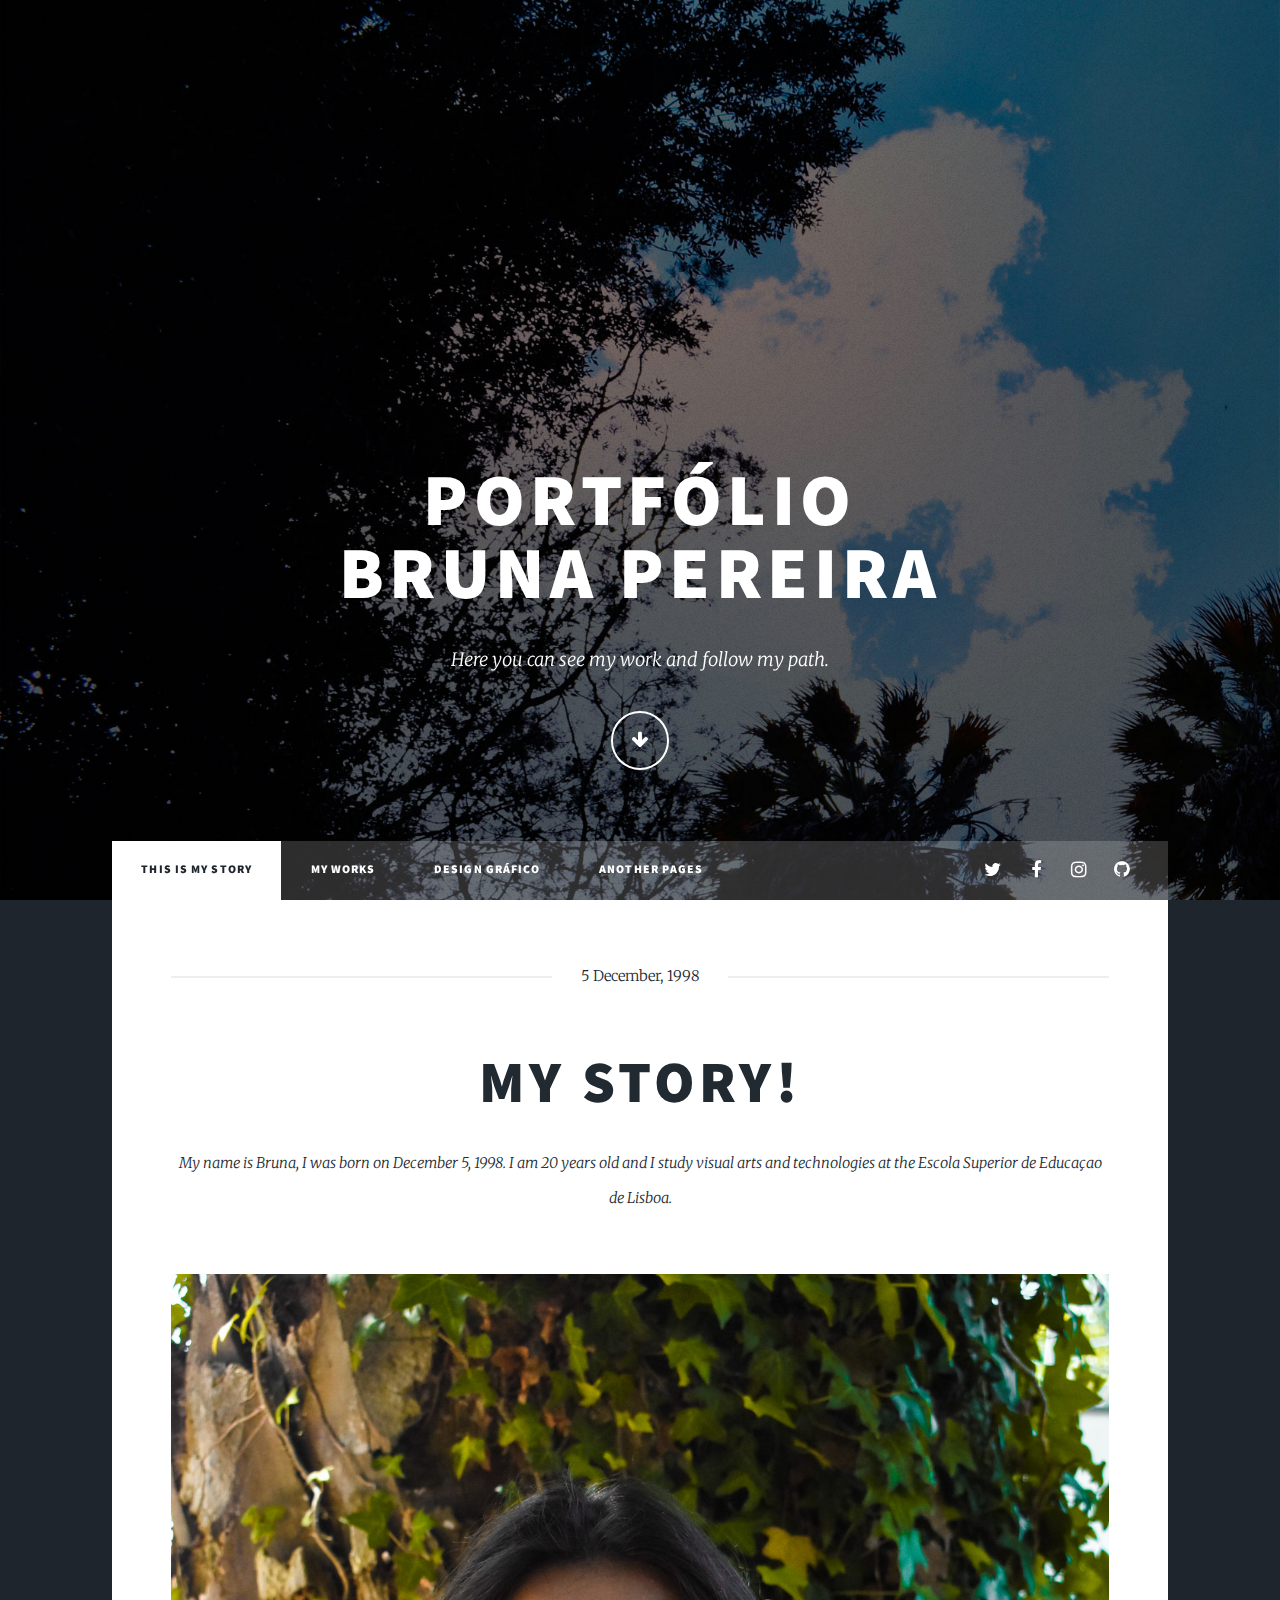
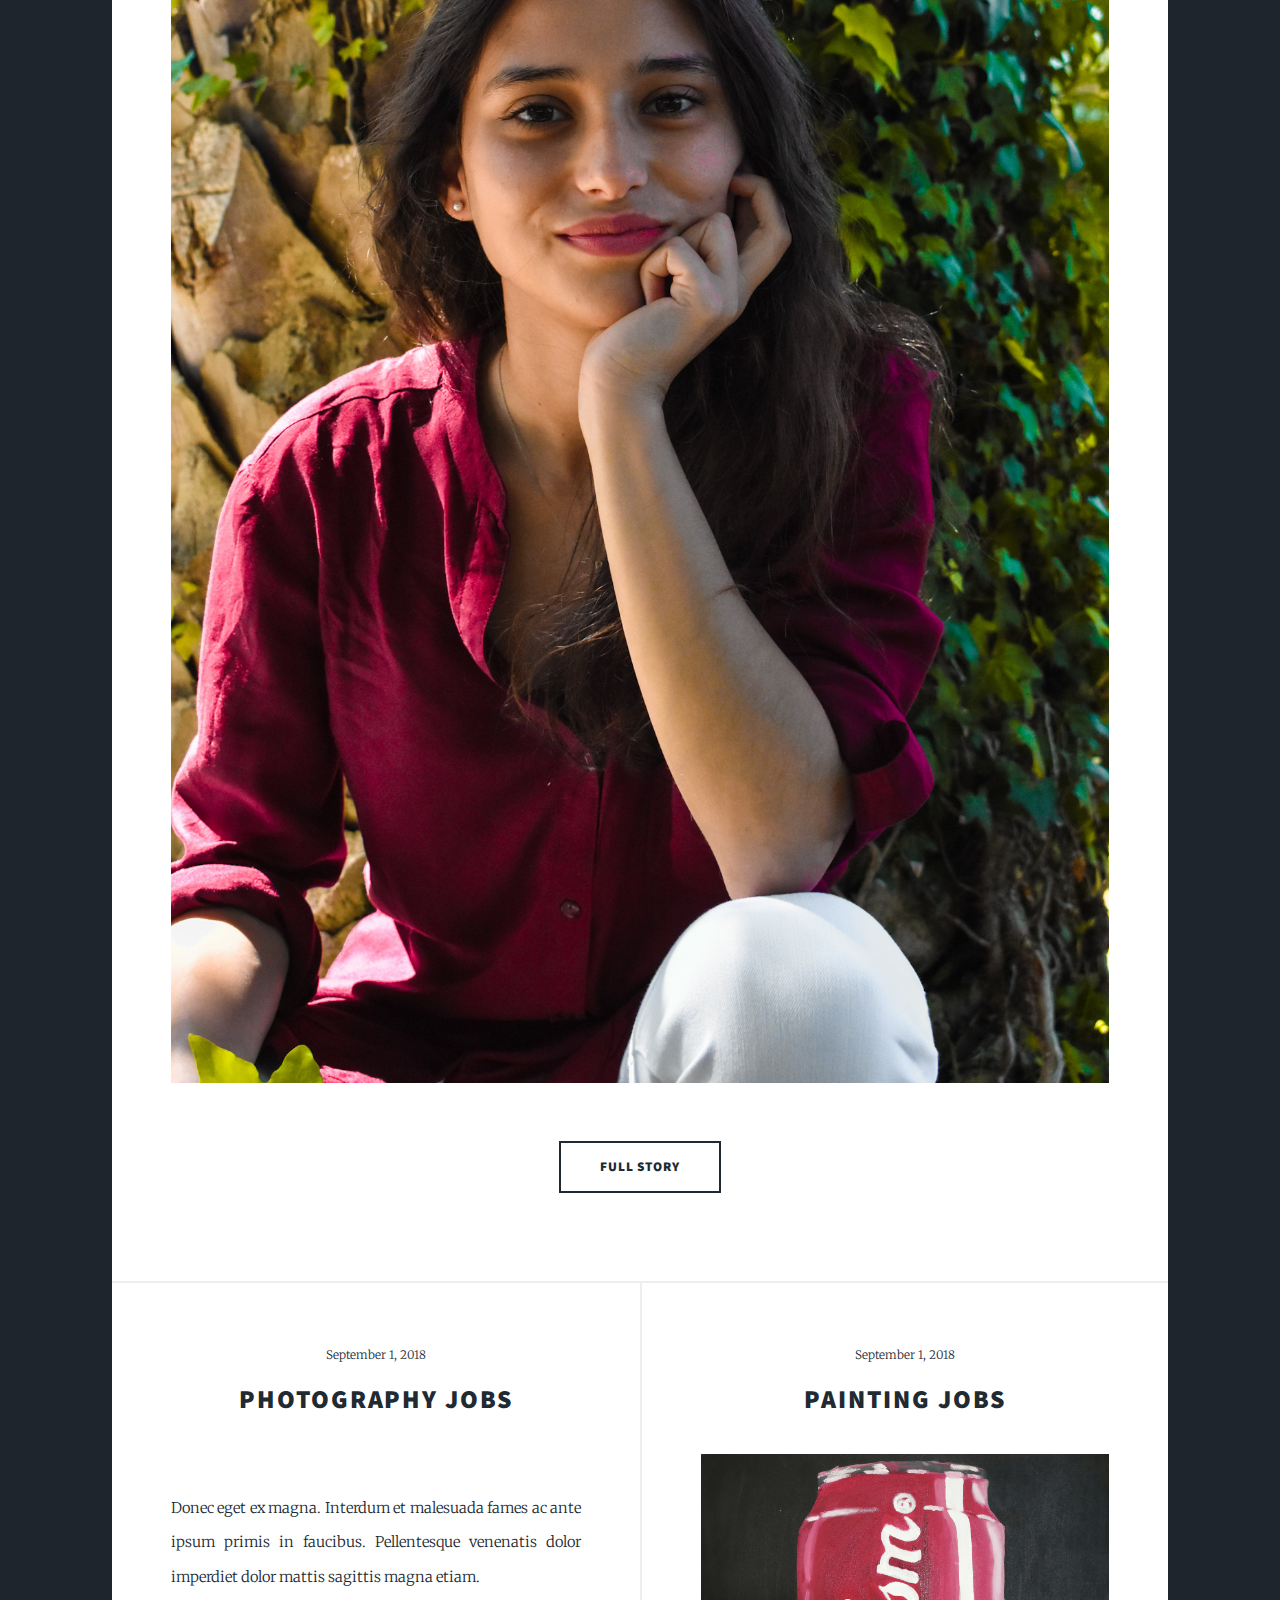
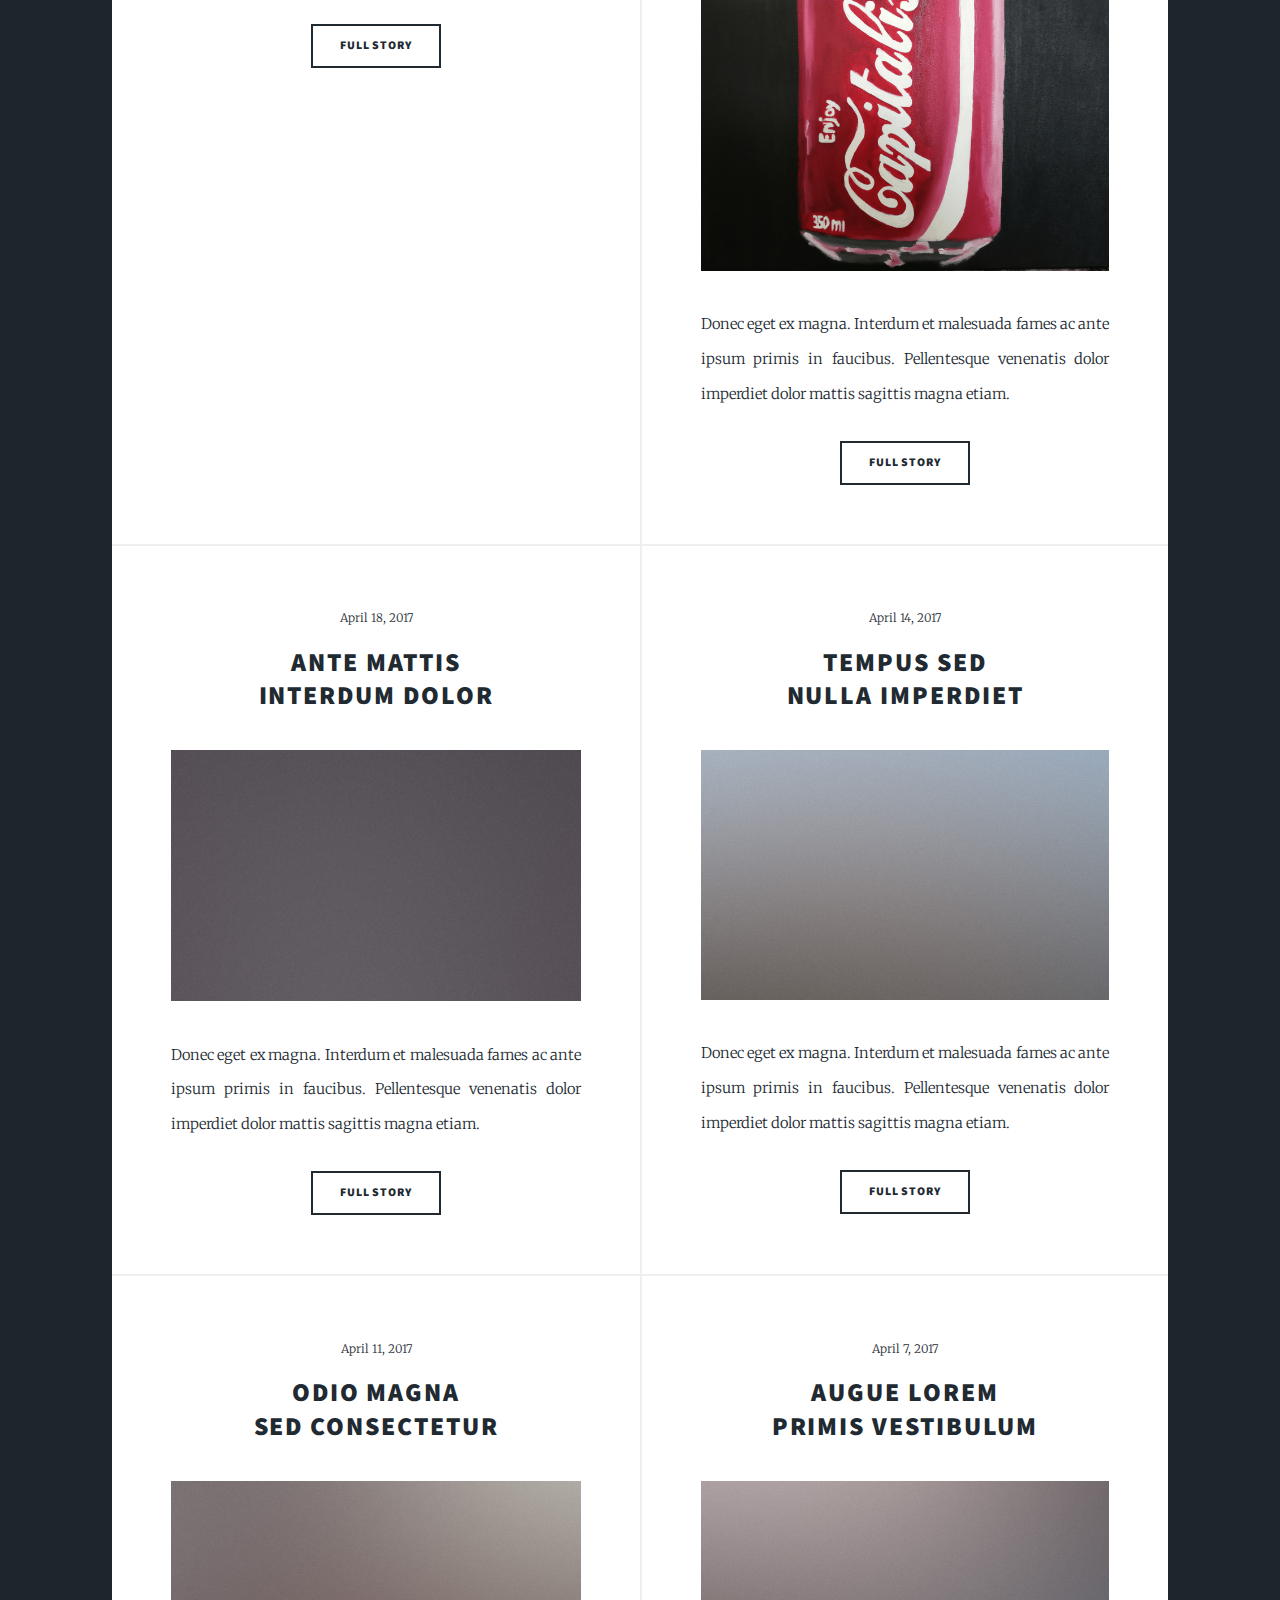
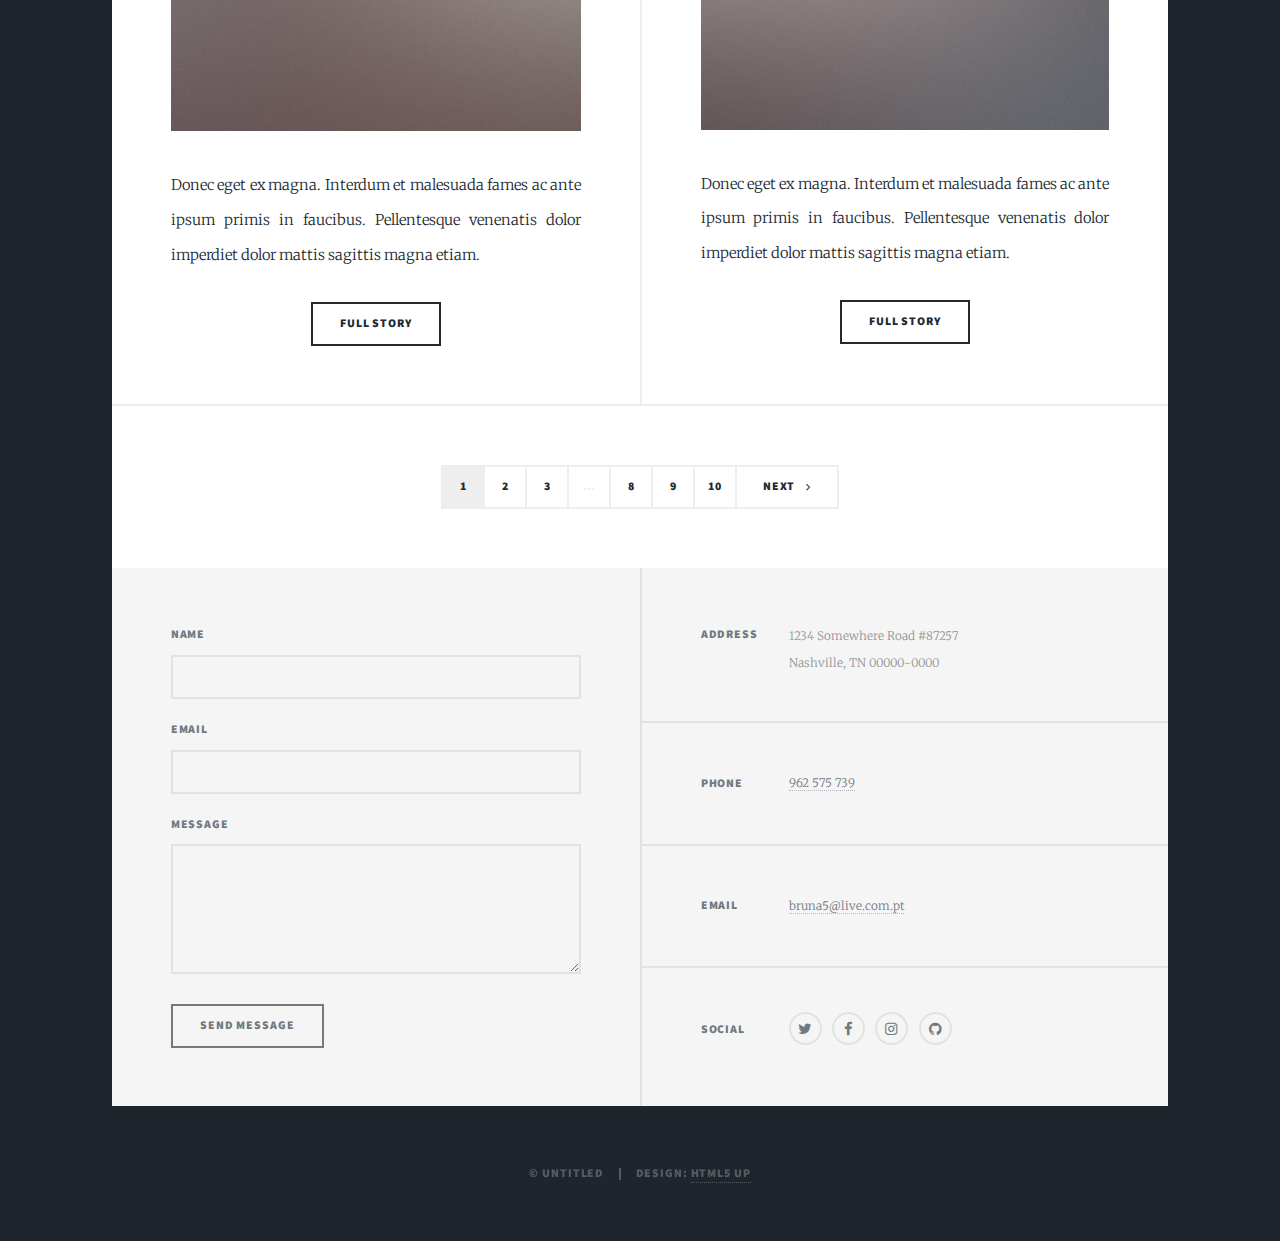
==== index.html @ a46448f7 "images" ====
<!DOCTYPE HTML>
<!--
 Portfolio Bruna Pereira
	PortfoliobyBrunaPereira.net | @ajlkn
	Free for personal and commercial use under the CCA 3.0 license (html5up.net/license)
-->
<html>
	<head>
		<title>Portfolio by Bruna Pereira</title>
		<meta charset="utf-8" />
		<meta name="viewport" content="width=device-width, initial-scale=1, user-scalable=no" />
		<link rel="stylesheet" href="assets/css/main.css" />
		<link rel="stylesheet" href="assets/css/meu.css" />
		<noscript><link rel="stylesheet" href="assets/css/noscript.css" /></noscript>
	</head>
	<body class="is-preload">

		<!-- Wrapper -->
			<div id="wrapper" class="fade-in">

				<!-- Intro -->
					<div id="intro">
						<h1>Portfólio<br />
						Bruna Pereira</h1>
						<p>Here you can see my work and follow my path. <a href="https://twitter.com/ajlkn"></a><a href="https://html5up.net"></a><br /> <a href="https://html5up.net/license"></a></p>
						<ul class="actions">
							<li><a href="#header" class="button icon solo fa-arrow-down scrolly">Continue</a></li>
						</ul>
					</div>

				<!-- Header -->
					<header id="header">
						<a href="index.html" class="logo">Bruna Pereira</a>
					</header>

				<!-- Nav -->
					<nav id="nav">
						<ul class="links">
							<li class="active"><a href="index.html">This is My Story</a></li>
							<li><a href="generic.html">My works</a></li>
							<li><a href="dg.html">Design Gráfico</a></li>
							<li><a href="elements.html">Another Pages</a></li>
						</ul>
						<ul class="icons">
							<li><a href="#" class="icon fa-twitter"><span class="label">Twitter</span></a></li>
							<li><a href="#" class="icon fa-facebook"><span class="label">Facebook</span></a></li>
							<li><a href="#" class="icon fa-instagram"><span class="label">Instagram</span></a></li>
							<li><a href="#" class="icon fa-github"><span class="label">GitHub</span></a></li>
						</ul>
					</nav>

				<!-- Main -->
					<div id="main">

						<!-- Featured Post -->
							<article class="post featured">
								<header class="major">
									<span class="date"> 5 December, 1998</span>
									<h2><a href="#"> My Story! <br />
								</a></h2>
									<p> My name is Bruna, I was born on December 5, 1998. I am 20 years old and I study visual arts and technologies at the Escola Superior de Educaçao de Lisboa.</p>
								</header>
								<a href="#" class="image main"><img src="images/IMAGEM CENTRAL-min.png" alt="" /></a>
								<ul class="actions special">
									<li><a href="#" class="button large">Full Story</a></li>
								</ul>
							</article>

						<!-- Posts -->
							<section class="posts">
								<article>
									<header>
										<span class="date">September 1, 2018</span>
										<h2><a href="#">photography jobs<br /></a></h2>
									</header>
									<a href="#" class="image fit"><img src="images/DSC_0426-min.png" alt="" /></a>
									<p>Donec eget ex magna. Interdum et malesuada fames ac ante ipsum primis in faucibus. Pellentesque venenatis dolor imperdiet dolor mattis sagittis magna etiam.</p>
									<ul class="actions special">
										<li><a href="#fotografia" class="button">Full Story</a></li>
									</ul>
								</article>
								<article>
									<header>
										<span class="date">September 1, 2018</span>
										<h2><a href="#">painting jobs<br /></a></h2>
									</header>
									<a href="#" class="image fit"><img src="images/ima png-min.png" alt="" /></a>
									<p>Donec eget ex magna. Interdum et malesuada fames ac ante ipsum primis in faucibus. Pellentesque venenatis dolor imperdiet dolor mattis sagittis magna etiam.</p>
									<ul class="actions special">
										<li><a href="#" class="button">Full Story</a></li>
									</ul>
								</article>
								<article>
									<header>
										<span class="date">April 18, 2017</span>
										<h2><a href="#">Ante mattis<br />
										interdum dolor</a></h2>
									</header>
									<a href="#" class="image fit"><img src="images/pic04.jpg" alt="" /></a>
									<p>Donec eget ex magna. Interdum et malesuada fames ac ante ipsum primis in faucibus. Pellentesque venenatis dolor imperdiet dolor mattis sagittis magna etiam.</p>
									<ul class="actions special">
										<li><a href="#" class="button">Full Story</a></li>
									</ul>
								</article>
								<article>
									<header>
										<span class="date">April 14, 2017</span>
										<h2><a href="#">Tempus sed<br />
										nulla imperdiet</a></h2>
									</header>
									<a href="#" class="image fit"><img src="images/pic05.jpg" alt="" /></a>
									<p>Donec eget ex magna. Interdum et malesuada fames ac ante ipsum primis in faucibus. Pellentesque venenatis dolor imperdiet dolor mattis sagittis magna etiam.</p>
									<ul class="actions special">
										<li><a href="#" class="button">Full Story</a></li>
									</ul>
								</article>
								<article>
									<header>
										<span class="date">April 11, 2017</span>
										<h2><a href="#">Odio magna<br />
										sed consectetur</a></h2>
									</header>
									<a href="#" class="image fit"><img src="images/pic06.jpg" alt="" /></a>
									<p>Donec eget ex magna. Interdum et malesuada fames ac ante ipsum primis in faucibus. Pellentesque venenatis dolor imperdiet dolor mattis sagittis magna etiam.</p>
									<ul class="actions special">
										<li><a href="#" class="button">Full Story</a></li>
									</ul>
								</article>
								<article>
									<header>
										<span class="date">April 7, 2017</span>
										<h2><a href="#">Augue lorem<br />
										primis vestibulum</a></h2>
									</header>
									<a href="#" class="image fit"><img src="images/pic07.jpg" alt="" /></a>
									<p>Donec eget ex magna. Interdum et malesuada fames ac ante ipsum primis in faucibus. Pellentesque venenatis dolor imperdiet dolor mattis sagittis magna etiam.</p>
									<ul class="actions special">
										<li><a href="#" class="button">Full Story</a></li>
									</ul>
								</article>
							</section>

						<!-- Footer -->
							<footer>
								<div class="pagination">
									<!--<a href="#" class="previous">Prev</a>-->
									<a href="#" class="page active">1</a>
									<a href="#" class="page">2</a>
									<a href="#" class="page">3</a>
									<span class="extra">&hellip;</span>
									<a href="#" class="page">8</a>
									<a href="#" class="page">9</a>
									<a href="#" class="page">10</a>
									<a href="#" class="next">Next</a>
								</div>
							</footer>

					</div>

				<!-- Footer -->
					<footer id="footer">
						<section>
							<form method="post" action="#">
								<div class="fields">
									<div class="field">
										<label for="name">Name</label>
										<input type="text" name="name" id="name" />
									</div>
									<div class="field">
										<label for="email">Email</label>
										<input type="text" name="email" id="email" />
									</div>
									<div class="field">
										<label for="message">Message</label>
										<textarea name="message" id="message" rows="3"></textarea>
									</div>
								</div>
								<ul class="actions">
									<li><input type="submit" value="Send Message" /></li>
								</ul>
							</form>
						</section>
						<section class="split contact">
							<section class="alt">
								<h3>Address</h3>
								<p>1234 Somewhere Road #87257<br />
								Nashville, TN 00000-0000</p>
							</section>
							<section>
								<h3>Phone</h3>
								<p><a href="#"> 962 575 739</a></p>
							</section>
							<section>
								<h3>Email</h3>
								<p><a href="#"> bruna5@live.com.pt </a></p>
							</section>
							<section>
								<h3>Social</h3>
								<ul class="icons alt">
									<li><a href="#" class="icon alt fa-twitter"><span class="label">Twitter</span></a></li>
									<li><a href="#" class="icon alt fa-facebook"><span class="label">Facebook</span></a></li>
									<li><a href="#" class="icon alt fa-instagram"><span class="label">Instagram</span></a></li>
									<li><a href="#" class="icon alt fa-github"><span class="label">GitHub</span></a></li>
								</ul>
							</section>
						</section>
					</footer>

				<!-- Copyright -->
					<div id="copyright">
						<ul><li>&copy; Untitled</li><li>Design: <a href="https://html5up.net">HTML5 UP</a></li></ul>
					</div>


			</div>

		<!-- Scripts -->
			<script src="assets/js/jquery.min.js"></script>
			<script src="assets/js/jquery.scrollex.min.js"></script>
			<script src="assets/js/jquery.scrolly.min.js"></script>
			<script src="assets/js/browser.min.js"></script>
			<script src="assets/js/breakpoints.min.js"></script>
			<script src="assets/js/util.js"></script>
			<script src="assets/js/main.js"></script>

	</body>
</html>
---- assets/css/main.css ----
@import url(font-awesome.min.css);
@import url("https://fonts.googleapis.com/css?family=Merriweather:300,700,300italic,700italic|Source+Sans+Pro:900");

/*
	Massively by HTML5 UP
	html5up.net | @ajlkn
	Free for personal and commercial use under the CCA 3.0 license (html5up.net/license)
*/

html, body, div, span, applet, object,
iframe, h1, h2, h3, h4, h5, h6, p, blockquote,
pre, a, abbr, acronym, address, big, cite,
code, del, dfn, em, img, ins, kbd, q, s, samp,
small, strike, strong, sub, sup, tt, var, b,
u, i, center, dl, dt, dd, ol, ul, li, fieldset,
form, label, legend, table, caption, tbody,
tfoot, thead, tr, th, td, article, aside,
canvas, details, embed, figure, figcaption,
footer, header, hgroup, menu, nav, output, ruby,
section, summary, time, mark, audio, video {
	margin: 0;
	padding: 0;
	border: 0;
	font-size: 100%;
	font: inherit;
	vertical-align: baseline;}

article, aside, details, figcaption, figure,
footer, header, hgroup, menu, nav, section {
	display: block;}

body {
	line-height: 1;
}

ol, ul {
	list-style: none;
}

blockquote, q {
	quotes: none;
}

	blockquote:before, blockquote:after, q:before, q:after {
		content: '';
		content: none;
	}

table {
	border-collapse: collapse;
	border-spacing: 0;
}

body {
	-webkit-text-size-adjust: none;
}

mark {
	background-color: transparent;
	color: inherit;
}

input::-moz-focus-inner {
	border: 0;
	padding: 0;
}

input, select, textarea {
	-moz-appearance: none;
	-webkit-appearance: none;
	-ms-appearance: none;
	appearance: none;
}

/* Basic */

	@-ms-viewport {
		width: device-width;
	}

	body {
		-ms-overflow-style: scrollbar;
	}

	@media screen and (max-width: 480px) {

		html, body {
			min-width: 320px;
		}

	}

	html {
		box-sizing: border-box;
	}

	*, *:before, *:after {
		box-sizing: inherit;
	}

	body {
		background-color: #1e252d;
	}

		body.is-preload *, body.is-preload *:before, body.is-preload *:after {
			-moz-animation: none !important;
			-webkit-animation: none !important;
			-ms-animation: none !important;
			animation: none !important;
			-moz-transition: none !important;
			-webkit-transition: none !important;
			-ms-transition: none !important;
			transition: none !important;
		}

/* Type */

	html {
		font-size: 16pt;
	}

		@media screen and (max-width: 1680px) {

			html {
				font-size: 12pt;
			}

		}

		@media screen and (max-width: 1280px) {

			html {
				font-size: 11pt;
			}

		}

		@media screen and (max-width: 360px) {

			html {
				font-size: 10pt;
			}

		}

	body {
		color: #212931;
	}

	body, input, select, textarea {
		font-family: "Merriweather", Georgia, serif;
		font-weight: 300;
		font-size: 1rem;
		line-height: 2.375;
	}

	a {
		-moz-transition: color 0.2s ease-in-out, background-color 0.2s ease-in-out, border-color 0.2s ease-in-out, box-shadow 0.2s ease-in-out;
		-webkit-transition: color 0.2s ease-in-out, background-color 0.2s ease-in-out, border-color 0.2s ease-in-out, box-shadow 0.2s ease-in-out;
		-ms-transition: color 0.2s ease-in-out, background-color 0.2s ease-in-out, border-color 0.2s ease-in-out, box-shadow 0.2s ease-in-out;
		transition: color 0.2s ease-in-out, background-color 0.2s ease-in-out, border-color 0.2s ease-in-out, box-shadow 0.2s ease-in-out;
		border-bottom: dotted 1px;
		text-decoration: none;
	}

		a:hover {
			border-bottom-color: transparent;
		}

	strong, b {
		font-weight: 600;
	}

	em, i {
		font-style: italic;
	}

	p {
		text-align: justify;
		margin: 0 0 2rem 0;
	}

	h1, h2, h3, h4, h5, h6 {
		font-family: "Source Sans Pro", Helvetica, sans-serif;
		font-weight: 900;
		line-height: 1.5;
		letter-spacing: 0.075em;
		text-transform: uppercase;
		margin: 0 0 1rem 0;
	}

		h1 a, h2 a, h3 a, h4 a, h5 a, h6 a {
			border-bottom: 0;
			color: inherit;
			text-decoration: none;
		}

	h1 {
		font-size: 4rem;
		line-height: 1.1;
		margin: 0 0 2rem 0;
	}

	h2 {
		font-size: 1.75rem;
		line-height: 1.3;
		margin: 0 0 1.5rem 0;
	}

	h3 {
		font-size: 1.25rem;
		margin: 0 0 1.5rem 0;
	}

	h4 {
		font-size: 1rem;
	}

	h5 {
		font-size: 0.9rem;
	}

	h6 {
		font-size: 0.8rem;
	}

	sub {
		font-size: 0.8rem;
		position: relative;
		top: 0.5rem;
	}

	sup {
		font-size: 0.8rem;
		position: relative;
		top: -0.5rem;
	}

	blockquote {
		border-left: solid 4px;
		font-style: italic;
		margin: 0 0 2rem 0;
		padding: 0.5rem 0 0.5rem 2rem;
	}

	code {
		border: solid 2px;
		font-family: "Courier New", monospace;
		font-size: 0.9rem;
		margin: 0 0.25rem;
		padding: 0.25rem 0.65rem;
	}

	pre {
		-webkit-overflow-scrolling: touch;
		font-family: "Courier New", monospace;
		font-size: 0.9rem;
		margin: 0 0 2rem 0;
	}

		pre code {
			display: block;
			line-height: 1.75;
			padding: 1rem 1.5rem;
			overflow-x: auto;
		}

	hr {
		border: 0;
		border-bottom: solid 2px;
		margin: 3rem 0;
	}

		hr.major {
			margin: 5rem 0;
		}

	.align-left {
		text-align: left;
	}

	.align-center {
		text-align: center;
	}

	.align-right {
		text-align: right;
	}

	input, select, textarea {
		color: #212931;
	}

	a {
		color: #212931;
		border-bottom-color: rgba(33, 41, 49, 0.5);
	}

		a:hover {
			border-bottom-color: transparent;
			color: #18bfef !important;
		}

	strong, b {
		color: #212931;
	}

	h1, h2, h3, h4, h5, h6 {
		color: #212931;
	}

	blockquote {
		border-left-color: #eeeeee;
	}

	code {
		background: rgba(220, 220, 220, 0.25);
		border-color: #eeeeee;
	}

	hr {
		border-bottom-color: #eeeeee;
	}

/* Row */

	.row {
		display: flex;
		flex-wrap: wrap;
		box-sizing: border-box;
		align-items: stretch;
	}

		.row > * {
			box-sizing: border-box;
		}

		.row.gtr-uniform > * > :last-child {
			margin-bottom: 0;
		}

		.row.aln-left {
			justify-content: flex-start;
		}

		.row.aln-center {
			justify-content: center;
		}

		.row.aln-right {
			justify-content: flex-end;
		}

		.row.aln-top {
			align-items: flex-start;
		}

		.row.aln-middle {
			align-items: center;
		}

		.row.aln-bottom {
			align-items: flex-end;
		}

		.row > .imp {
			order: -1;
		}

		.row > .col-1 {
			width: 8.3333333333%;
		}

		.row > .off-1 {
			margin-left: 8.3333333333%;
		}

		.row > .col-2 {
			width: 16.6666666667%;
		}

		.row > .off-2 {
			margin-left: 16.6666666667%;
		}

		.row > .col-3 {
			width: 25%;
		}

		.row > .off-3 {
			margin-left: 25%;
		}

		.row > .col-4 {
			width: 33.3333333333%;
		}

		.row > .off-4 {
			margin-left: 33.3333333333%;
		}

		.row > .col-5 {
			width: 41.6666666667%;
		}

		.row > .off-5 {
			margin-left: 41.6666666667%;
		}

		.row > .col-6 {
			width: 50%;
		}

		.row > .off-6 {
			margin-left: 50%;
		}

		.row > .col-7 {
			width: 58.3333333333%;
		}

		.row > .off-7 {
			margin-left: 58.3333333333%;
		}

		.row > .col-8 {
			width: 66.6666666667%;
		}

		.row > .off-8 {
			margin-left: 66.6666666667%;
		}

		.row > .col-9 {
			width: 75%;
		}

		.row > .off-9 {
			margin-left: 75%;
		}

		.row > .col-10 {
			width: 83.3333333333%;
		}

		.row > .off-10 {
			margin-left: 83.3333333333%;
		}

		.row > .col-11 {
			width: 91.6666666667%;
		}

		.row > .off-11 {
			margin-left: 91.6666666667%;
		}

		.row > .col-12 {
			width: 100%;
		}

		.row > .off-12 {
			margin-left: 100%;
		}

		.row.gtr-0 {
			margin-top: 0;
			margin-left: 0rem;
		}

			.row.gtr-0 > * {
				padding: 0 0 0 0rem;
			}

			.row.gtr-0.gtr-uniform {
				margin-top: 0rem;
			}

				.row.gtr-0.gtr-uniform > * {
					padding-top: 0rem;
				}

		.row.gtr-25 {
			margin-top: 0;
			margin-left: -0.375rem;
		}

			.row.gtr-25 > * {
				padding: 0 0 0 0.375rem;
			}

			.row.gtr-25.gtr-uniform {
				margin-top: -0.375rem;
			}

				.row.gtr-25.gtr-uniform > * {
					padding-top: 0.375rem;
				}

		.row.gtr-50 {
			margin-top: 0;
			margin-left: -0.75rem;
		}

			.row.gtr-50 > * {
				padding: 0 0 0 0.75rem;
			}

			.row.gtr-50.gtr-uniform {
				margin-top: -0.75rem;
			}

				.row.gtr-50.gtr-uniform > * {
					padding-top: 0.75rem;
				}

		.row {
			margin-top: 0;
			margin-left: -1.5rem;
		}

			.row > * {
				padding: 0 0 0 1.5rem;
			}

			.row.gtr-uniform {
				margin-top: -1.5rem;
			}

				.row.gtr-uniform > * {
					padding-top: 1.5rem;
				}

		.row.gtr-150 {
			margin-top: 0;
			margin-left: -2.25rem;
		}

			.row.gtr-150 > * {
				padding: 0 0 0 2.25rem;
			}

			.row.gtr-150.gtr-uniform {
				margin-top: -2.25rem;
			}

				.row.gtr-150.gtr-uniform > * {
					padding-top: 2.25rem;
				}

		.row.gtr-200 {
			margin-top: 0;
			margin-left: -3rem;
		}

			.row.gtr-200 > * {
				padding: 0 0 0 3rem;
			}

			.row.gtr-200.gtr-uniform {
				margin-top: -3rem;
			}

				.row.gtr-200.gtr-uniform > * {
					padding-top: 3rem;
				}

		@media screen and (max-width: 1680px) {

			.row {
				display: flex;
				flex-wrap: wrap;
				box-sizing: border-box;
				align-items: stretch;
			}

				.row > * {
					box-sizing: border-box;
				}

				.row.gtr-uniform > * > :last-child {
					margin-bottom: 0;
				}

				.row.aln-left {
					justify-content: flex-start;
				}

				.row.aln-center {
					justify-content: center;
				}

				.row.aln-right {
					justify-content: flex-end;
				}

				.row.aln-top {
					align-items: flex-start;
				}

				.row.aln-middle {
					align-items: center;
				}

				.row.aln-bottom {
					align-items: flex-end;
				}

				.row > .imp-xlarge {
					order: -1;
				}

				.row > .col-1-xlarge {
					width: 8.3333333333%;
				}

				.row > .off-1-xlarge {
					margin-left: 8.3333333333%;
				}

				.row > .col-2-xlarge {
					width: 16.6666666667%;
				}

				.row > .off-2-xlarge {
					margin-left: 16.6666666667%;
				}

				.row > .col-3-xlarge {
					width: 25%;
				}

				.row > .off-3-xlarge {
					margin-left: 25%;
				}

				.row > .col-4-xlarge {
					width: 33.3333333333%;
				}

				.row > .off-4-xlarge {
					margin-left: 33.3333333333%;
				}

				.row > .col-5-xlarge {
					width: 41.6666666667%;
				}

				.row > .off-5-xlarge {
					margin-left: 41.6666666667%;
				}

				.row > .col-6-xlarge {
					width: 50%;
				}

				.row > .off-6-xlarge {
					margin-left: 50%;
				}

				.row > .col-7-xlarge {
					width: 58.3333333333%;
				}

				.row > .off-7-xlarge {
					margin-left: 58.3333333333%;
				}

				.row > .col-8-xlarge {
					width: 66.6666666667%;
				}

				.row > .off-8-xlarge {
					margin-left: 66.6666666667%;
				}

				.row > .col-9-xlarge {
					width: 75%;
				}

				.row > .off-9-xlarge {
					margin-left: 75%;
				}

				.row > .col-10-xlarge {
					width: 83.3333333333%;
				}

				.row > .off-10-xlarge {
					margin-left: 83.3333333333%;
				}

				.row > .col-11-xlarge {
					width: 91.6666666667%;
				}

				.row > .off-11-xlarge {
					margin-left: 91.6666666667%;
				}

				.row > .col-12-xlarge {
					width: 100%;
				}

				.row > .off-12-xlarge {
					margin-left: 100%;
				}

				.row.gtr-0 {
					margin-top: 0;
					margin-left: 0rem;
				}

					.row.gtr-0 > * {
						padding: 0 0 0 0rem;
					}

					.row.gtr-0.gtr-uniform {
						margin-top: 0rem;
					}

						.row.gtr-0.gtr-uniform > * {
							padding-top: 0rem;
						}

				.row.gtr-25 {
					margin-top: 0;
					margin-left: -0.375rem;
				}

					.row.gtr-25 > * {
						padding: 0 0 0 0.375rem;
					}

					.row.gtr-25.gtr-uniform {
						margin-top: -0.375rem;
					}

						.row.gtr-25.gtr-uniform > * {
							padding-top: 0.375rem;
						}

				.row.gtr-50 {
					margin-top: 0;
					margin-left: -0.75rem;
				}

					.row.gtr-50 > * {
						padding: 0 0 0 0.75rem;
					}

					.row.gtr-50.gtr-uniform {
						margin-top: -0.75rem;
					}

						.row.gtr-50.gtr-uniform > * {
							padding-top: 0.75rem;
						}

				.row {
					margin-top: 0;
					margin-left: -1.5rem;
				}

					.row > * {
						padding: 0 0 0 1.5rem;
					}

					.row.gtr-uniform {
						margin-top: -1.5rem;
					}

						.row.gtr-uniform > * {
							padding-top: 1.5rem;
						}

				.row.gtr-150 {
					margin-top: 0;
					margin-left: -2.25rem;
				}

					.row.gtr-150 > * {
						padding: 0 0 0 2.25rem;
					}

					.row.gtr-150.gtr-uniform {
						margin-top: -2.25rem;
					}

						.row.gtr-150.gtr-uniform > * {
							padding-top: 2.25rem;
						}

				.row.gtr-200 {
					margin-top: 0;
					margin-left: -3rem;
				}

					.row.gtr-200 > * {
						padding: 0 0 0 3rem;
					}

					.row.gtr-200.gtr-uniform {
						margin-top: -3rem;
					}

						.row.gtr-200.gtr-uniform > * {
							padding-top: 3rem;
						}

		}

		@media screen and (max-width: 1280px) {

			.row {
				display: flex;
				flex-wrap: wrap;
				box-sizing: border-box;
				align-items: stretch;
			}

				.row > * {
					box-sizing: border-box;
				}

				.row.gtr-uniform > * > :last-child {
					margin-bottom: 0;
				}

				.row.aln-left {
					justify-content: flex-start;
				}

				.row.aln-center {
					justify-content: center;
				}

				.row.aln-right {
					justify-content: flex-end;
				}

				.row.aln-top {
					align-items: flex-start;
				}

				.row.aln-middle {
					align-items: center;
				}

				.row.aln-bottom {
					align-items: flex-end;
				}

				.row > .imp-large {
					order: -1;
				}

				.row > .col-1-large {
					width: 8.3333333333%;
				}

				.row > .off-1-large {
					margin-left: 8.3333333333%;
				}

				.row > .col-2-large {
					width: 16.6666666667%;
				}

				.row > .off-2-large {
					margin-left: 16.6666666667%;
				}

				.row > .col-3-large {
					width: 25%;
				}

				.row > .off-3-large {
					margin-left: 25%;
				}

				.row > .col-4-large {
					width: 33.3333333333%;
				}

				.row > .off-4-large {
					margin-left: 33.3333333333%;
				}

				.row > .col-5-large {
					width: 41.6666666667%;
				}

				.row > .off-5-large {
					margin-left: 41.6666666667%;
				}

				.row > .col-6-large {
					width: 50%;
				}

				.row > .off-6-large {
					margin-left: 50%;
				}

				.row > .col-7-large {
					width: 58.3333333333%;
				}

				.row > .off-7-large {
					margin-left: 58.3333333333%;
				}

				.row > .col-8-large {
					width: 66.6666666667%;
				}

				.row > .off-8-large {
					margin-left: 66.6666666667%;
				}

				.row > .col-9-large {
					width: 75%;
				}

				.row > .off-9-large {
					margin-left: 75%;
				}

				.row > .col-10-large {
					width: 83.3333333333%;
				}

				.row > .off-10-large {
					margin-left: 83.3333333333%;
				}

				.row > .col-11-large {
					width: 91.6666666667%;
				}

				.row > .off-11-large {
					margin-left: 91.6666666667%;
				}

				.row > .col-12-large {
					width: 100%;
				}

				.row > .off-12-large {
					margin-left: 100%;
				}

				.row.gtr-0 {
					margin-top: 0;
					margin-left: 0rem;
				}

					.row.gtr-0 > * {
						padding: 0 0 0 0rem;
					}

					.row.gtr-0.gtr-uniform {
						margin-top: 0rem;
					}

						.row.gtr-0.gtr-uniform > * {
							padding-top: 0rem;
						}

				.row.gtr-25 {
					margin-top: 0;
					margin-left: -0.375rem;
				}

					.row.gtr-25 > * {
						padding: 0 0 0 0.375rem;
					}

					.row.gtr-25.gtr-uniform {
						margin-top: -0.375rem;
					}

						.row.gtr-25.gtr-uniform > * {
							padding-top: 0.375rem;
						}

				.row.gtr-50 {
					margin-top: 0;
					margin-left: -0.75rem;
				}

					.row.gtr-50 > * {
						padding: 0 0 0 0.75rem;
					}

					.row.gtr-50.gtr-uniform {
						margin-top: -0.75rem;
					}

						.row.gtr-50.gtr-uniform > * {
							padding-top: 0.75rem;
						}

				.row {
					margin-top: 0;
					margin-left: -1.5rem;
				}

					.row > * {
						padding: 0 0 0 1.5rem;
					}

					.row.gtr-uniform {
						margin-top: -1.5rem;
					}

						.row.gtr-uniform > * {
							padding-top: 1.5rem;
						}

				.row.gtr-150 {
					margin-top: 0;
					margin-left: -2.25rem;
				}

					.row.gtr-150 > * {
						padding: 0 0 0 2.25rem;
					}

					.row.gtr-150.gtr-uniform {
						margin-top: -2.25rem;
					}

						.row.gtr-150.gtr-uniform > * {
							padding-top: 2.25rem;
						}

				.row.gtr-200 {
					margin-top: 0;
					margin-left: -3rem;
				}

					.row.gtr-200 > * {
						padding: 0 0 0 3rem;
					}

					.row.gtr-200.gtr-uniform {
						margin-top: -3rem;
					}

						.row.gtr-200.gtr-uniform > * {
							padding-top: 3rem;
						}

		}

		@media screen and (max-width: 980px) {

			.row {
				display: flex;
				flex-wrap: wrap;
				box-sizing: border-box;
				align-items: stretch;
			}

				.row > * {
					box-sizing: border-box;
				}

				.row.gtr-uniform > * > :last-child {
					margin-bottom: 0;
				}

				.row.aln-left {
					justify-content: flex-start;
				}

				.row.aln-center {
					justify-content: center;
				}

				.row.aln-right {
					justify-content: flex-end;
				}

				.row.aln-top {
					align-items: flex-start;
				}

				.row.aln-middle {
					align-items: center;
				}

				.row.aln-bottom {
					align-items: flex-end;
				}

				.row > .imp-medium {
					order: -1;
				}

				.row > .col-1-medium {
					width: 8.3333333333%;
				}

				.row > .off-1-medium {
					margin-left: 8.3333333333%;
				}

				.row > .col-2-medium {
					width: 16.6666666667%;
				}

				.row > .off-2-medium {
					margin-left: 16.6666666667%;
				}

				.row > .col-3-medium {
					width: 25%;
				}

				.row > .off-3-medium {
					margin-left: 25%;
				}

				.row > .col-4-medium {
					width: 33.3333333333%;
				}

				.row > .off-4-medium {
					margin-left: 33.3333333333%;
				}

				.row > .col-5-medium {
					width: 41.6666666667%;
				}

				.row > .off-5-medium {
					margin-left: 41.6666666667%;
				}

				.row > .col-6-medium {
					width: 50%;
				}

				.row > .off-6-medium {
					margin-left: 50%;
				}

				.row > .col-7-medium {
					width: 58.3333333333%;
				}

				.row > .off-7-medium {
					margin-left: 58.3333333333%;
				}

				.row > .col-8-medium {
					width: 66.6666666667%;
				}

				.row > .off-8-medium {
					margin-left: 66.6666666667%;
				}

				.row > .col-9-medium {
					width: 75%;
				}

				.row > .off-9-medium {
					margin-left: 75%;
				}

				.row > .col-10-medium {
					width: 83.3333333333%;
				}

				.row > .off-10-medium {
					margin-left: 83.3333333333%;
				}

				.row > .col-11-medium {
					width: 91.6666666667%;
				}

				.row > .off-11-medium {
					margin-left: 91.6666666667%;
				}

				.row > .col-12-medium {
					width: 100%;
				}

				.row > .off-12-medium {
					margin-left: 100%;
				}

				.row.gtr-0 {
					margin-top: 0;
					margin-left: 0rem;
				}

					.row.gtr-0 > * {
						padding: 0 0 0 0rem;
					}

					.row.gtr-0.gtr-uniform {
						margin-top: 0rem;
					}

						.row.gtr-0.gtr-uniform > * {
							padding-top: 0rem;
						}

				.row.gtr-25 {
					margin-top: 0;
					margin-left: -0.375rem;
				}

					.row.gtr-25 > * {
						padding: 0 0 0 0.375rem;
					}

					.row.gtr-25.gtr-uniform {
						margin-top: -0.375rem;
					}

						.row.gtr-25.gtr-uniform > * {
							padding-top: 0.375rem;
						}

				.row.gtr-50 {
					margin-top: 0;
					margin-left: -0.75rem;
				}

					.row.gtr-50 > * {
						padding: 0 0 0 0.75rem;
					}

					.row.gtr-50.gtr-uniform {
						margin-top: -0.75rem;
					}

						.row.gtr-50.gtr-uniform > * {
							padding-top: 0.75rem;
						}

				.row {
					margin-top: 0;
					margin-left: -1.5rem;
				}

					.row > * {
						padding: 0 0 0 1.5rem;
					}

					.row.gtr-uniform {
						margin-top: -1.5rem;
					}

						.row.gtr-uniform > * {
							padding-top: 1.5rem;
						}

				.row.gtr-150 {
					margin-top: 0;
					margin-left: -2.25rem;
				}

					.row.gtr-150 > * {
						padding: 0 0 0 2.25rem;
					}

					.row.gtr-150.gtr-uniform {
						margin-top: -2.25rem;
					}

						.row.gtr-150.gtr-uniform > * {
							padding-top: 2.25rem;
						}

				.row.gtr-200 {
					margin-top: 0;
					margin-left: -3rem;
				}

					.row.gtr-200 > * {
						padding: 0 0 0 3rem;
					}

					.row.gtr-200.gtr-uniform {
						margin-top: -3rem;
					}

						.row.gtr-200.gtr-uniform > * {
							padding-top: 3rem;
						}

		}

		@media screen and (max-width: 736px) {

			.row {
				display: flex;
				flex-wrap: wrap;
				box-sizing: border-box;
				align-items: stretch;
			}

				.row > * {
					box-sizing: border-box;
				}

				.row.gtr-uniform > * > :last-child {
					margin-bottom: 0;
				}

				.row.aln-left {
					justify-content: flex-start;
				}

				.row.aln-center {
					justify-content: center;
				}

				.row.aln-right {
					justify-content: flex-end;
				}

				.row.aln-top {
					align-items: flex-start;
				}

				.row.aln-middle {
					align-items: center;
				}

				.row.aln-bottom {
					align-items: flex-end;
				}

				.row > .imp-small {
					order: -1;
				}

				.row > .col-1-small {
					width: 8.3333333333%;
				}

				.row > .off-1-small {
					margin-left: 8.3333333333%;
				}

				.row > .col-2-small {
					width: 16.6666666667%;
				}

				.row > .off-2-small {
					margin-left: 16.6666666667%;
				}

				.row > .col-3-small {
					width: 25%;
				}

				.row > .off-3-small {
					margin-left: 25%;
				}

				.row > .col-4-small {
					width: 33.3333333333%;
				}

				.row > .off-4-small {
					margin-left: 33.3333333333%;
				}

				.row > .col-5-small {
					width: 41.6666666667%;
				}

				.row > .off-5-small {
					margin-left: 41.6666666667%;
				}

				.row > .col-6-small {
					width: 50%;
				}

				.row > .off-6-small {
					margin-left: 50%;
				}

				.row > .col-7-small {
					width: 58.3333333333%;
				}

				.row > .off-7-small {
					margin-left: 58.3333333333%;
				}

				.row > .col-8-small {
					width: 66.6666666667%;
				}

				.row > .off-8-small {
					margin-left: 66.6666666667%;
				}

				.row > .col-9-small {
					width: 75%;
				}

				.row > .off-9-small {
					margin-left: 75%;
				}

				.row > .col-10-small {
					width: 83.3333333333%;
				}

				.row > .off-10-small {
					margin-left: 83.3333333333%;
				}

				.row > .col-11-small {
					width: 91.6666666667%;
				}

				.row > .off-11-small {
					margin-left: 91.6666666667%;
				}

				.row > .col-12-small {
					width: 100%;
				}

				.row > .off-12-small {
					margin-left: 100%;
				}

				.row.gtr-0 {
					margin-top: 0;
					margin-left: 0rem;
				}

					.row.gtr-0 > * {
						padding: 0 0 0 0rem;
					}

					.row.gtr-0.gtr-uniform {
						margin-top: 0rem;
					}

						.row.gtr-0.gtr-uniform > * {
							padding-top: 0rem;
						}

				.row.gtr-25 {
					margin-top: 0;
					margin-left: -0.375rem;
				}

					.row.gtr-25 > * {
						padding: 0 0 0 0.375rem;
					}

					.row.gtr-25.gtr-uniform {
						margin-top: -0.375rem;
					}

						.row.gtr-25.gtr-uniform > * {
							padding-top: 0.375rem;
						}

				.row.gtr-50 {
					margin-top: 0;
					margin-left: -0.75rem;
				}

					.row.gtr-50 > * {
						padding: 0 0 0 0.75rem;
					}

					.row.gtr-50.gtr-uniform {
						margin-top: -0.75rem;
					}

						.row.gtr-50.gtr-uniform > * {
							padding-top: 0.75rem;
						}

				.row {
					margin-top: 0;
					margin-left: -1.5rem;
				}

					.row > * {
						padding: 0 0 0 1.5rem;
					}

					.row.gtr-uniform {
						margin-top: -1.5rem;
					}

						.row.gtr-uniform > * {
							padding-top: 1.5rem;
						}

				.row.gtr-150 {
					margin-top: 0;
					margin-left: -2.25rem;
				}

					.row.gtr-150 > * {
						padding: 0 0 0 2.25rem;
					}

					.row.gtr-150.gtr-uniform {
						margin-top: -2.25rem;
					}

						.row.gtr-150.gtr-uniform > * {
							padding-top: 2.25rem;
						}

				.row.gtr-200 {
					margin-top: 0;
					margin-left: -3rem;
				}

					.row.gtr-200 > * {
						padding: 0 0 0 3rem;
					}

					.row.gtr-200.gtr-uniform {
						margin-top: -3rem;
					}

						.row.gtr-200.gtr-uniform > * {
							padding-top: 3rem;
						}

		}

		@media screen and (max-width: 480px) {

			.row {
				display: flex;
				flex-wrap: wrap;
				box-sizing: border-box;
				align-items: stretch;
			}

				.row > * {
					box-sizing: border-box;
				}

				.row.gtr-uniform > * > :last-child {
					margin-bottom: 0;
				}

				.row.aln-left {
					justify-content: flex-start;
				}

				.row.aln-center {
					justify-content: center;
				}

				.row.aln-right {
					justify-content: flex-end;
				}

				.row.aln-top {
					align-items: flex-start;
				}

				.row.aln-middle {
					align-items: center;
				}

				.row.aln-bottom {
					align-items: flex-end;
				}

				.row > .imp-xsmall {
					order: -1;
				}

				.row > .col-1-xsmall {
					width: 8.3333333333%;
				}

				.row > .off-1-xsmall {
					margin-left: 8.3333333333%;
				}

				.row > .col-2-xsmall {
					width: 16.6666666667%;
				}

				.row > .off-2-xsmall {
					margin-left: 16.6666666667%;
				}

				.row > .col-3-xsmall {
					width: 25%;
				}

				.row > .off-3-xsmall {
					margin-left: 25%;
				}

				.row > .col-4-xsmall {
					width: 33.3333333333%;
				}

				.row > .off-4-xsmall {
					margin-left: 33.3333333333%;
				}

				.row > .col-5-xsmall {
					width: 41.6666666667%;
				}

				.row > .off-5-xsmall {
					margin-left: 41.6666666667%;
				}

				.row > .col-6-xsmall {
					width: 50%;
				}

				.row > .off-6-xsmall {
					margin-left: 50%;
				}

				.row > .col-7-xsmall {
					width: 58.3333333333%;
				}

				.row > .off-7-xsmall {
					margin-left: 58.3333333333%;
				}

				.row > .col-8-xsmall {
					width: 66.6666666667%;
				}

				.row > .off-8-xsmall {
					margin-left: 66.6666666667%;
				}

				.row > .col-9-xsmall {
					width: 75%;
				}

				.row > .off-9-xsmall {
					margin-left: 75%;
				}

				.row > .col-10-xsmall {
					width: 83.3333333333%;
				}

				.row > .off-10-xsmall {
					margin-left: 83.3333333333%;
				}

				.row > .col-11-xsmall {
					width: 91.6666666667%;
				}

				.row > .off-11-xsmall {
					margin-left: 91.6666666667%;
				}

				.row > .col-12-xsmall {
					width: 100%;
				}

				.row > .off-12-xsmall {
					margin-left: 100%;
				}

				.row.gtr-0 {
					margin-top: 0;
					margin-left: 0rem;
				}

					.row.gtr-0 > * {
						padding: 0 0 0 0rem;
					}

					.row.gtr-0.gtr-uniform {
						margin-top: 0rem;
					}

						.row.gtr-0.gtr-uniform > * {
							padding-top: 0rem;
						}

				.row.gtr-25 {
					margin-top: 0;
					margin-left: -0.375rem;
				}

					.row.gtr-25 > * {
						padding: 0 0 0 0.375rem;
					}

					.row.gtr-25.gtr-uniform {
						margin-top: -0.375rem;
					}

						.row.gtr-25.gtr-uniform > * {
							padding-top: 0.375rem;
						}

				.row.gtr-50 {
					margin-top: 0;
					margin-left: -0.75rem;
				}

					.row.gtr-50 > * {
						padding: 0 0 0 0.75rem;
					}

					.row.gtr-50.gtr-uniform {
						margin-top: -0.75rem;
					}

						.row.gtr-50.gtr-uniform > * {
							padding-top: 0.75rem;
						}

				.row {
					margin-top: 0;
					margin-left: -1.5rem;
				}

					.row > * {
						padding: 0 0 0 1.5rem;
					}

					.row.gtr-uniform {
						margin-top: -1.5rem;
					}

						.row.gtr-uniform > * {
							padding-top: 1.5rem;
						}

				.row.gtr-150 {
					margin-top: 0;
					margin-left: -2.25rem;
				}

					.row.gtr-150 > * {
						padding: 0 0 0 2.25rem;
					}

					.row.gtr-150.gtr-uniform {
						margin-top: -2.25rem;
					}

						.row.gtr-150.gtr-uniform > * {
							padding-top: 2.25rem;
						}

				.row.gtr-200 {
					margin-top: 0;
					margin-left: -3rem;
				}

					.row.gtr-200 > * {
						padding: 0 0 0 3rem;
					}

					.row.gtr-200.gtr-uniform {
						margin-top: -3rem;
					}

						.row.gtr-200.gtr-uniform > * {
							padding-top: 3rem;
						}

		}

		@media screen and (max-width: 360px) {

			.row {
				display: flex;
				flex-wrap: wrap;
				box-sizing: border-box;
				align-items: stretch;
			}

				.row > * {
					box-sizing: border-box;
				}

				.row.gtr-uniform > * > :last-child {
					margin-bottom: 0;
				}

				.row.aln-left {
					justify-content: flex-start;
				}

				.row.aln-center {
					justify-content: center;
				}

				.row.aln-right {
					justify-content: flex-end;
				}

				.row.aln-top {
					align-items: flex-start;
				}

				.row.aln-middle {
					align-items: center;
				}

				.row.aln-bottom {
					align-items: flex-end;
				}

				.row > .imp-xxsmall {
					order: -1;
				}

				.row > .col-1-xxsmall {
					width: 8.3333333333%;
				}

				.row > .off-1-xxsmall {
					margin-left: 8.3333333333%;
				}

				.row > .col-2-xxsmall {
					width: 16.6666666667%;
				}

				.row > .off-2-xxsmall {
					margin-left: 16.6666666667%;
				}

				.row > .col-3-xxsmall {
					width: 25%;
				}

				.row > .off-3-xxsmall {
					margin-left: 25%;
				}

				.row > .col-4-xxsmall {
					width: 33.3333333333%;
				}

				.row > .off-4-xxsmall {
					margin-left: 33.3333333333%;
				}

				.row > .col-5-xxsmall {
					width: 41.6666666667%;
				}

				.row > .off-5-xxsmall {
					margin-left: 41.6666666667%;
				}

				.row > .col-6-xxsmall {
					width: 50%;
				}

				.row > .off-6-xxsmall {
					margin-left: 50%;
				}

				.row > .col-7-xxsmall {
					width: 58.3333333333%;
				}

				.row > .off-7-xxsmall {
					margin-left: 58.3333333333%;
				}

				.row > .col-8-xxsmall {
					width: 66.6666666667%;
				}

				.row > .off-8-xxsmall {
					margin-left: 66.6666666667%;
				}

				.row > .col-9-xxsmall {
					width: 75%;
				}

				.row > .off-9-xxsmall {
					margin-left: 75%;
				}

				.row > .col-10-xxsmall {
					width: 83.3333333333%;
				}

				.row > .off-10-xxsmall {
					margin-left: 83.3333333333%;
				}

				.row > .col-11-xxsmall {
					width: 91.6666666667%;
				}

				.row > .off-11-xxsmall {
					margin-left: 91.6666666667%;
				}

				.row > .col-12-xxsmall {
					width: 100%;
				}

				.row > .off-12-xxsmall {
					margin-left: 100%;
				}

				.row.gtr-0 {
					margin-top: 0;
					margin-left: 0rem;
				}

					.row.gtr-0 > * {
						padding: 0 0 0 0rem;
					}

					.row.gtr-0.gtr-uniform {
						margin-top: 0rem;
					}

						.row.gtr-0.gtr-uniform > * {
							padding-top: 0rem;
						}

				.row.gtr-25 {
					margin-top: 0;
					margin-left: -0.375rem;
				}

					.row.gtr-25 > * {
						padding: 0 0 0 0.375rem;
					}

					.row.gtr-25.gtr-uniform {
						margin-top: -0.375rem;
					}

						.row.gtr-25.gtr-uniform > * {
							padding-top: 0.375rem;
						}

				.row.gtr-50 {
					margin-top: 0;
					margin-left: -0.75rem;
				}

					.row.gtr-50 > * {
						padding: 0 0 0 0.75rem;
					}

					.row.gtr-50.gtr-uniform {
						margin-top: -0.75rem;
					}

						.row.gtr-50.gtr-uniform > * {
							padding-top: 0.75rem;
						}

				.row {
					margin-top: 0;
					margin-left: -1.5rem;
				}

					.row > * {
						padding: 0 0 0 1.5rem;
					}

					.row.gtr-uniform {
						margin-top: -1.5rem;
					}

						.row.gtr-uniform > * {
							padding-top: 1.5rem;
						}

				.row.gtr-150 {
					margin-top: 0;
					margin-left: -2.25rem;
				}

					.row.gtr-150 > * {
						padding: 0 0 0 2.25rem;
					}

					.row.gtr-150.gtr-uniform {
						margin-top: -2.25rem;
					}

						.row.gtr-150.gtr-uniform > * {
							padding-top: 2.25rem;
						}

				.row.gtr-200 {
					margin-top: 0;
					margin-left: -3rem;
				}

					.row.gtr-200 > * {
						padding: 0 0 0 3rem;
					}

					.row.gtr-200.gtr-uniform {
						margin-top: -3rem;
					}

						.row.gtr-200.gtr-uniform > * {
							padding-top: 3rem;
						}

		}

/* Box */

	.box {
		border: solid 2px;
		margin-bottom: 2rem;
		padding: 1.5rem;
	}

		.box > :last-child,
		.box > :last-child > :last-child,
		.box > :last-child > :last-child > :last-child {
			margin-bottom: 0;
		}

		.box.alt {
			border: 0;
			border-radius: 0;
			padding: 0;
		}

	.box {
		border-color: #eeeeee;
	}

/* Button */

	input[type="submit"],
	input[type="reset"],
	input[type="button"],
	button,
	.button {
		-moz-appearance: none;
		-webkit-appearance: none;
		-ms-appearance: none;
		appearance: none;
		-moz-transition: background-color 0.2s ease-in-out, box-shadow 0.2s ease-in-out, color 0.2s ease-in-out;
		-webkit-transition: background-color 0.2s ease-in-out, box-shadow 0.2s ease-in-out, color 0.2s ease-in-out;
		-ms-transition: background-color 0.2s ease-in-out, box-shadow 0.2s ease-in-out, color 0.2s ease-in-out;
		transition: background-color 0.2s ease-in-out, box-shadow 0.2s ease-in-out, color 0.2s ease-in-out;
		border: 0;
		border-radius: 0;
		cursor: pointer;
		display: inline-block;
		font-family: "Source Sans Pro", Helvetica, sans-serif;
		font-size: 0.8rem;
		font-weight: 900;
		letter-spacing: 0.075em;
		height: 3rem;
		line-height: 3rem;
		padding: 0 2rem;
		text-align: center;
		text-decoration: none;
		text-transform: uppercase;
		white-space: nowrap;
	}

		input[type="submit"].icon:before,
		input[type="reset"].icon:before,
		input[type="button"].icon:before,
		button.icon:before,
		.button.icon:before {
			margin-right: 0.5rem;
		}

		input[type="submit"].icon.solo,
		input[type="reset"].icon.solo,
		input[type="button"].icon.solo,
		button.icon.solo,
		.button.icon.solo {
			position: relative;
			width: 4rem;
			height: 4rem;
			line-height: 4rem;
			border-radius: 4rem;
			text-indent: 4rem;
			overflow: hidden;
			padding: 0;
			white-space: nowrap;
		}

			input[type="submit"].icon.solo:before,
			input[type="reset"].icon.solo:before,
			input[type="button"].icon.solo:before,
			button.icon.solo:before,
			.button.icon.solo:before {
				position: absolute;
				display: block;
				top: 0;
				left: 0;
				width: inherit;
				height: inherit;
				line-height: inherit;
				font-size: 1.25rem;
				margin-right: 0;
				text-align: center;
				text-indent: 0;
			}

		input[type="submit"].fit,
		input[type="reset"].fit,
		input[type="button"].fit,
		button.fit,
		.button.fit {
			width: 100%;
		}

		input[type="submit"].small,
		input[type="reset"].small,
		input[type="button"].small,
		button.small,
		.button.small {
			font-size: 0.7rem;
			height: 2.5rem;
			line-height: 2.5rem;
			padding: 0 1.5rem;
		}

		input[type="submit"].large,
		input[type="reset"].large,
		input[type="button"].large,
		button.large,
		.button.large {
			font-size: 0.9rem;
			height: 3.5rem;
			line-height: 3.5rem;
			padding: 0 2.75rem;
		}

		@media screen and (max-width: 980px) {

			input[type="submit"],
			input[type="reset"],
			input[type="button"],
			button,
			.button {
				font-size: 0.9rem;
				height: 3.25rem;
				line-height: 3.25rem;
			}

				input[type="submit"].large,
				input[type="reset"].large,
				input[type="button"].large,
				button.large,
				.button.large {
					font-size: 1rem;
					height: 3.75rem;
					line-height: 3.75rem;
				}

		}

		input[type="submit"].disabled, input[type="submit"]:disabled,
		input[type="reset"].disabled,
		input[type="reset"]:disabled,
		input[type="button"].disabled,
		input[type="button"]:disabled,
		button.disabled,
		button:disabled,
		.button.disabled,
		.button:disabled {
			pointer-events: none;
			opacity: 0.25;
		}

	input[type="submit"],
	input[type="reset"],
	input[type="button"],
	button,
	.button {
		background-color: transparent;
		box-shadow: inset 0 0 0 2px #212931;
		color: #212931 !important;
	}

		input[type="submit"]:hover,
		input[type="reset"]:hover,
		input[type="button"]:hover,
		button:hover,
		.button:hover {
			box-shadow: inset 0 0 0 2px #18bfef;
			color: #18bfef !important;
		}

		input[type="submit"].primary,
		input[type="reset"].primary,
		input[type="button"].primary,
		button.primary,
		.button.primary {
			background-color: #212931;
			box-shadow: none;
			color: #ffffff !important;
		}

			input[type="submit"].primary:hover,
			input[type="reset"].primary:hover,
			input[type="button"].primary:hover,
			button.primary:hover,
			.button.primary:hover {
				background-color: #18bfef;
			}

/* Form */

	form {
		margin: 0 0 2rem 0;
	}

		form > :last-child {
			margin-bottom: 0;
		}

		form > .fields {
			display: -moz-flex;
			display: -webkit-flex;
			display: -ms-flex;
			display: flex;
			-moz-flex-wrap: wrap;
			-webkit-flex-wrap: wrap;
			-ms-flex-wrap: wrap;
			flex-wrap: wrap;
			width: calc(100% + 3rem);
			margin: -1.5rem 0 2rem -1.5rem;
		}

			form > .fields > .field {
				-moz-flex-grow: 0;
				-webkit-flex-grow: 0;
				-ms-flex-grow: 0;
				flex-grow: 0;
				-moz-flex-shrink: 0;
				-webkit-flex-shrink: 0;
				-ms-flex-shrink: 0;
				flex-shrink: 0;
				padding: 1.5rem 0 0 1.5rem;
				width: calc(100% - 1.5rem);
			}

				form > .fields > .field.half {
					width: calc(50% - 0.75rem);
				}

				form > .fields > .field.third {
					width: calc(100%/3 - 0.5rem);
				}

				form > .fields > .field.quarter {
					width: calc(25% - 0.375rem);
				}

		@media screen and (max-width: 480px) {

			form > .fields {
				width: calc(100% + 3rem);
				margin: -1.5rem 0 2rem -1.5rem;
			}

				form > .fields > .field {
					padding: 1.5rem 0 0 1.5rem;
					width: calc(100% - 1.5rem);
				}

					form > .fields > .field.half {
						width: calc(100% - 1.5rem);
					}

					form > .fields > .field.third {
						width: calc(100% - 1.5rem);
					}

					form > .fields > .field.quarter {
						width: calc(100% - 1.5rem);
					}

		}

	label {
		display: block;
		font-family: "Source Sans Pro", Helvetica, sans-serif;
		font-weight: 900;
		line-height: 1.5;
		letter-spacing: 0.075em;
		font-size: 0.8rem;
		text-transform: uppercase;
		margin: 0 0 0.75rem 0;
	}

		@media screen and (max-width: 980px) {

			label {
				font-size: 0.9rem;
			}

		}

	input[type="text"],
	input[type="password"],
	input[type="email"],
	select,
	textarea {
		-moz-appearance: none;
		-webkit-appearance: none;
		-ms-appearance: none;
		appearance: none;
		background: transparent;
		border-radius: 0;
		border: solid 2px;
		color: inherit;
		display: block;
		outline: 0;
		padding: 0 1rem;
		text-decoration: none;
		width: 100%;
	}

		input[type="text"]:invalid,
		input[type="password"]:invalid,
		input[type="email"]:invalid,
		select:invalid,
		textarea:invalid {
			box-shadow: none;
		}

	select {
		background-size: 1.25rem;
		background-repeat: no-repeat;
		background-position: calc(100% - 1rem) center;
		height: 3rem;
		padding-right: 3rem;
		text-overflow: ellipsis;
	}

		select:focus::-ms-value {
			background-color: transparent;
		}

		select::-ms-expand {
			display: none;
		}

	input[type="text"],
	input[type="password"],
	input[type="email"],
	select {
		height: 3rem;
	}

	textarea {
		padding: 0.75rem 1rem;
	}

	input[type="checkbox"],
	input[type="radio"] {
		-moz-appearance: none;
		-webkit-appearance: none;
		-ms-appearance: none;
		appearance: none;
		display: block;
		float: left;
		margin-right: -2rem;
		opacity: 0;
		width: 1rem;
		z-index: -1;
	}

		input[type="checkbox"] + label,
		input[type="radio"] + label {
			text-decoration: none;
			cursor: pointer;
			display: inline-block;
			font-size: 1rem;
			letter-spacing: 0;
			font-family: "Merriweather", Georgia, serif;
			text-transform: none;
			font-weight: 300;
			padding-left: 2.8rem;
			padding-right: 1rem;
			position: relative;
		}

			input[type="checkbox"] + label:before,
			input[type="radio"] + label:before {
				-moz-osx-font-smoothing: grayscale;
				-webkit-font-smoothing: antialiased;
				font-family: FontAwesome;
				font-style: normal;
				font-weight: normal;
				text-transform: none !important;
			}

			input[type="checkbox"] + label:before,
			input[type="radio"] + label:before {
				border-radius: 0;
				border: solid 2px;
				content: '';
				display: inline-block;
				height: 1.8rem;
				left: 0;
				line-height: 1.725rem;
				position: absolute;
				text-align: center;
				top: -0.125rem;
				width: 1.8rem;
			}

		input[type="checkbox"]:checked + label:before,
		input[type="radio"]:checked + label:before {
			content: '\f00c';
		}

	input[type="checkbox"] + label:before {
		border-radius: 0;
	}

	input[type="radio"] + label:before {
		border-radius: 100%;
	}

	::-webkit-input-placeholder {
		opacity: 1.0;
	}

	:-moz-placeholder {
		opacity: 1.0;
	}

	::-moz-placeholder {
		opacity: 1.0;
	}

	:-ms-input-placeholder {
		opacity: 1.0;
	}

	label {
		color: #212931;
	}

	input[type="text"],
	input[type="password"],
	input[type="email"],
	select,
	textarea {
		border-color: #eeeeee;
	}

		input[type="text"]:focus,
		input[type="password"]:focus,
		input[type="email"]:focus,
		select:focus,
		textarea:focus {
			border-color: #18bfef;
		}

	select {
		background-image: url("data:image/svg+xml;charset=utf8,%3Csvg xmlns='http://www.w3.org/2000/svg' width='40' height='40' preserveAspectRatio='none' viewBox='0 0 40 40'%3E%3Cpath d='M9.4,12.3l10.4,10.4l10.4-10.4c0.2-0.2,0.5-0.4,0.9-0.4c0.3,0,0.6,0.1,0.9,0.4l3.3,3.3c0.2,0.2,0.4,0.5,0.4,0.9 c0,0.4-0.1,0.6-0.4,0.9L20.7,31.9c-0.2,0.2-0.5,0.4-0.9,0.4c-0.3,0-0.6-0.1-0.9-0.4L4.3,17.3c-0.2-0.2-0.4-0.5-0.4-0.9 c0-0.4,0.1-0.6,0.4-0.9l3.3-3.3c0.2-0.2,0.5-0.4,0.9-0.4S9.1,12.1,9.4,12.3z' fill='%23eeeeee' /%3E%3C/svg%3E");
	}

		select option {
			background-color: #ffffff;
			color: #212931;
		}

	.select-wrapper:before {
		color: #eeeeee;
	}

	input[type="checkbox"] + label,
	input[type="radio"] + label {
		color: #212931;
	}

		input[type="checkbox"] + label:before,
		input[type="radio"] + label:before {
			border-color: #eeeeee;
		}

	input[type="checkbox"]:checked + label:before,
	input[type="radio"]:checked + label:before {
		background-color: #212931;
		border-color: #212931;
		color: #ffffff;
	}

	input[type="checkbox"]:focus + label:before,
	input[type="radio"]:focus + label:before {
		border-color: #18bfef;
	}

	::-webkit-input-placeholder {
		color: #909498 !important;
	}

	:-moz-placeholder {
		color: #909498 !important;
	}

	::-moz-placeholder {
		color: #909498 !important;
	}

	:-ms-input-placeholder {
		color: #909498 !important;
	}

	.formerize-placeholder {
		color: #909498 !important;
	}

/* Icon */

	.icon {
		text-decoration: none;
		border-bottom: none;
		position: relative;
	}

		.icon:before {
			-moz-osx-font-smoothing: grayscale;
			-webkit-font-smoothing: antialiased;
			font-family: FontAwesome;
			font-style: normal;
			font-weight: normal;
			text-transform: none !important;
		}

		.icon > .label {
			display: none;
		}

/* Image */

	.image {
		border: 0;
		display: inline-block;
		position: relative;
	}

		.image img {
			display: block;
		}

		.image.left, .image.right {
			max-width: 40%;
		}

			.image.left img, .image.right img {
				width: 100%;
			}

		.image.left {
			float: left;
			margin: 0 2rem 2rem 0;
			top: 0.75rem;
		}

		.image.right {
			float: right;
			margin: 0 0 2rem 2rem;
			top: 0.75rem;
		}

		.image.fit {
			display: block;
			margin: 2.5rem 0;
			width: 100%;
		}

			.image.fit:first-child {
				margin-top: 0;
			}

			.image.fit img {
				width: 100%;
			}

		.image.main {
			display: block;
			margin: 4rem 0;
			width: 100%;
		}

			.image.main:first-child {
				margin-top: 0;
			}

			.image.main img {
				width: 100%;
			}

		@media screen and (max-width: 736px) {

			.image.fit {
				margin: 2rem 0;
			}

			.image.main {
				margin: 2rem 0;
			}

		}

	a.image {
		overflow: hidden;
	}

		a.image img {
			-moz-transition: -moz-transform 0.2s ease-out;
			-webkit-transition: -webkit-transform 0.2s ease-out;
			-ms-transition: -ms-transform 0.2s ease-out;
			transition: transform 0.2s ease-out;
		}

		a.image:hover img {
			-moz-transform: scale(1.05);
			-webkit-transform: scale(1.05);
			-ms-transform: scale(1.05);
			transform: scale(1.05);
		}

/* Actions */

	ul.actions {
		display: -moz-flex;
		display: -webkit-flex;
		display: -ms-flex;
		display: flex;
		cursor: default;
		list-style: none;
		margin-left: -1rem;
		padding-left: 0;
	}

		ul.actions li {
			padding: 0 0 0 1rem;
			vertical-align: middle;
		}

		ul.actions.special {
			-moz-justify-content: center;
			-webkit-justify-content: center;
			-ms-justify-content: center;
			justify-content: center;
			width: 100%;
			margin-left: 0;
		}

			ul.actions.special li:first-child {
				padding-left: 0;
			}

		ul.actions.stacked {
			-moz-flex-direction: column;
			-webkit-flex-direction: column;
			-ms-flex-direction: column;
			flex-direction: column;
			margin-left: 0;
		}

			ul.actions.stacked li {
				padding: 1.3rem 0 0 0;
			}

				ul.actions.stacked li:first-child {
					padding-top: 0;
				}

		ul.actions.fit {
			width: calc(100% + 1rem);
		}

			ul.actions.fit li {
				-moz-flex-grow: 1;
				-webkit-flex-grow: 1;
				-ms-flex-grow: 1;
				flex-grow: 1;
				-moz-flex-shrink: 1;
				-webkit-flex-shrink: 1;
				-ms-flex-shrink: 1;
				flex-shrink: 1;
				width: 100%;
			}

				ul.actions.fit li > * {
					width: 100%;
				}

			ul.actions.fit.stacked {
				width: 100%;
			}

		@media screen and (max-width: 480px) {

			ul.actions:not(.fixed) {
				-moz-flex-direction: column;
				-webkit-flex-direction: column;
				-ms-flex-direction: column;
				flex-direction: column;
				margin-left: 0;
				width: 100% !important;
			}

				ul.actions:not(.fixed) li {
					-moz-flex-grow: 1;
					-webkit-flex-grow: 1;
					-ms-flex-grow: 1;
					flex-grow: 1;
					-moz-flex-shrink: 1;
					-webkit-flex-shrink: 1;
					-ms-flex-shrink: 1;
					flex-shrink: 1;
					padding: 1rem 0 0 0;
					text-align: center;
					width: 100%;
				}

					ul.actions:not(.fixed) li > * {
						width: 100%;
					}

					ul.actions:not(.fixed) li:first-child {
						padding-top: 0;
					}

					ul.actions:not(.fixed) li input[type="submit"],
					ul.actions:not(.fixed) li input[type="reset"],
					ul.actions:not(.fixed) li input[type="button"],
					ul.actions:not(.fixed) li button,
					ul.actions:not(.fixed) li .button {
						width: 100%;
					}

						ul.actions:not(.fixed) li input[type="submit"].icon:before,
						ul.actions:not(.fixed) li input[type="reset"].icon:before,
						ul.actions:not(.fixed) li input[type="button"].icon:before,
						ul.actions:not(.fixed) li button.icon:before,
						ul.actions:not(.fixed) li .button.icon:before {
							margin-left: -0.5rem;
						}

		}

/* Icons */

	ul.icons {
		cursor: default;
		list-style: none;
		padding-left: 0;
	}

		ul.icons li {
			display: inline-block;
			padding: 0 0.5rem 0 0;
			vertical-align: middle;
		}

			ul.icons li:last-child {
				padding-right: 0;
			}

			ul.icons li .icon:before {
				width: 2.25rem;
				height: 2.25rem;
				line-height: 2.25rem;
				display: inline-block;
				text-align: center;
				border-radius: 100%;
				font-size: 1.25rem;
			}

		ul.icons.alt li .icon:before {
			-moz-transition: color 0.2s ease-in-out, background-color 0.2s ease-in-out, border-color 0.2s ease-in-out, box-shadow 0.2s ease-in-out;
			-webkit-transition: color 0.2s ease-in-out, background-color 0.2s ease-in-out, border-color 0.2s ease-in-out, box-shadow 0.2s ease-in-out;
			-ms-transition: color 0.2s ease-in-out, background-color 0.2s ease-in-out, border-color 0.2s ease-in-out, box-shadow 0.2s ease-in-out;
			transition: color 0.2s ease-in-out, background-color 0.2s ease-in-out, border-color 0.2s ease-in-out, box-shadow 0.2s ease-in-out;
			font-size: 1rem;
		}

/* List */

	ol {
		list-style: decimal;
		margin: 0 0 2rem 0;
		padding-left: 1.25rem;
	}

		ol li {
			padding-left: 0.25rem;
		}

	ul {
		list-style: disc;
		margin: 0 0 2rem 0;
		padding-left: 1rem;
	}

		ul li {
			padding-left: 0.5rem;
		}

		ul.divided {
			list-style: none;
			padding-left: 0;
		}

			ul.divided li {
				border-top: solid 1px;
				padding: 0.5rem 0;
			}

				ul.divided li:first-child {
					border-top: 0;
					padding-top: 0;
				}

	dl {
		margin: 0 0 2rem 0;
	}

		dl dt {
			display: block;
			font-weight: 600;
			margin: 0 0 1rem 0;
		}

		dl dd {
			margin-left: 2rem;
		}

	ul.divided li {
		border-top-color: #eeeeee;
	}

	ul.icons li a.icon:hover:before {
		color: #18bfef;
	}

	ul.icons.alt li .icon:before {
		box-shadow: inset 0 0 0 2px #eeeeee;
	}

	ul.icons.alt li a.icon:hover:before {
		box-shadow: inset 0 0 0 2px #18bfef;
	}

/* Section/Article */

	section.special, article.special {
		text-align: center;
	}

	header {
		cursor: default;
	}

		header > .date {
			display: block;
			font-size: 0.8rem;
			height: 1;
			margin: 0 0 1rem 0;
			position: relative;
		}

		header > p {
			font-style: italic;
		}

		header > h1 + p {
			font-size: 1.1rem;
			margin-top: -0.5rem;
			line-height: 2;
		}

		header > h2 + p {
			font-size: 1rem;
			margin-top: -0.75rem;
		}

		header > h3 + p {
			font-size: 0.9rem;
			margin-top: -0.75rem;
		}

		header > h4 + p {
			font-size: 0.8rem;
			margin-top: -0.75rem;
		}

		header.major {
			margin: 0 0 4rem 0;
			text-align: center;
		}

			header.major > :last-child {
				margin-bottom: 0;
			}

			header.major > p {
				margin-top: 0;
				text-align: center;
			}

			header.major > .date {
				font-size: 1rem;
				margin: 0 0 4rem 0;
			}

				header.major > .date:before, header.major > .date:after {
					content: '';
					display: block;
					position: absolute;
					top: 50%;
					width: calc(50% - 6rem);
					border-top: solid 2px;
				}

				header.major > .date:before {
					left: 0;
				}

				header.major > .date:after {
					right: 0;
				}

		@media screen and (max-width: 980px) {

			header br {
				display: none;
			}

		}

		@media screen and (max-width: 736px) {

			header.major {
				margin: 0 0 2rem 0;
			}

		}

	header.major .date:before, header.major .date:after {
		border-top-color: #eeeeee;
	}

/* Table */

	.table-wrapper {
		-webkit-overflow-scrolling: touch;
		overflow-x: auto;
	}

	table {
		margin: 0 0 2rem 0;
		width: 100%;
	}

		table tbody tr {
			border: solid 1px;
			border-left: 0;
			border-right: 0;
		}

		table td {
			padding: 0.75rem 0.75rem;
		}

		table th {
			font-family: "Source Sans Pro", Helvetica, sans-serif;
			font-size: 0.8rem;
			font-weight: 900;
			letter-spacing: 0.075em;
			line-height: 1.5;
			padding: 0 0.75rem 0.75rem 0.75rem;
			text-align: left;
			text-transform: uppercase;
		}

			@media screen and (max-width: 980px) {

				table th {
					font-size: 0.9rem;
				}

			}

		table thead {
			border-bottom: solid 2px;
		}

		table tfoot {
			border-top: solid 2px;
		}

		table.alt {
			border-collapse: separate;
		}

			table.alt tbody tr td {
				border: solid 1px;
				border-left-width: 0;
				border-top-width: 0;
			}

				table.alt tbody tr td:first-child {
					border-left-width: 1px;
				}

			table.alt tbody tr:first-child td {
				border-top-width: 1px;
			}

			table.alt thead {
				border-bottom: 0;
			}

			table.alt tfoot {
				border-top: 0;
			}

	table tbody tr {
		border-color: #eeeeee;
	}

		table tbody tr:nth-child(2n + 1) {
			background-color: rgba(220, 220, 220, 0.25);
		}

	table th {
		color: #212931;
	}

	table thead {
		border-bottom-color: #eeeeee;
	}

	table tfoot {
		border-top-color: #eeeeee;
	}

	table.alt tbody tr td {
		border-color: #eeeeee;
	}

/* Pagination */

	.pagination {
		display: -moz-inline-flex;
		display: -webkit-inline-flex;
		display: -ms-inline-flex;
		display: inline-flex;
		-moz-user-select: none;
		-webkit-user-select: none;
		-ms-user-select: none;
		user-select: none;
		cursor: default;
		list-style: none;
		margin: 0 0 2rem 2px;
		padding: 0;
	}

		.pagination a, .pagination span {
			-moz-transition: background-color 0.2s ease-in-out, border-color 0.2s ease-in-out, box-shadow 0.2s ease-in-out, color 0.2s ease-in-out;
			-webkit-transition: background-color 0.2s ease-in-out, border-color 0.2s ease-in-out, box-shadow 0.2s ease-in-out, color 0.2s ease-in-out;
			-ms-transition: background-color 0.2s ease-in-out, border-color 0.2s ease-in-out, box-shadow 0.2s ease-in-out, color 0.2s ease-in-out;
			transition: background-color 0.2s ease-in-out, border-color 0.2s ease-in-out, box-shadow 0.2s ease-in-out, color 0.2s ease-in-out;
			border: solid 2px;
			display: inline-block;
			font-family: "Source Sans Pro", Helvetica, sans-serif;
			font-size: 0.8rem;
			font-weight: 900;
			height: 3rem;
			letter-spacing: 0.075em;
			line-height: calc(3rem - 4px);
			margin-left: -2px;
			min-width: 3rem;
			position: relative;
			text-align: center;
			text-decoration: none;
			text-transform: uppercase;
		}

		.pagination .next, .pagination .previous {
			text-decoration: none;
			padding: 0 1.75rem;
		}

			.pagination .next:before, .pagination .previous:before {
				-moz-osx-font-smoothing: grayscale;
				-webkit-font-smoothing: antialiased;
				font-family: FontAwesome;
				font-style: normal;
				font-weight: normal;
				text-transform: none !important;
			}

			.pagination .next:before, .pagination .previous:before {
				display: inline-block;
				color: inherit !important;
			}

		.pagination .previous:before {
			content: '\f104';
			margin-right: 0.9375em;
		}

		.pagination .next:before {
			content: '\f105';
			float: right;
			margin-left: 0.9375em;
		}

		@media screen and (max-width: 980px) {

			.pagination a, .pagination span {
				font-size: 0.9rem;
			}

		}

		@media screen and (max-width: 480px) {

			.pagination .page, .pagination .extra {
				display: none;
			}

		}

	.pagination a, .pagination span {
		border-color: #eeeeee;
	}

	.pagination a {
		color: #212931 !important;
	}

		.pagination a:hover {
			color: #18bfef !important;
			border-color: #18bfef;
			z-index: 1;
		}

			.pagination a:hover + a, .pagination a:hover + span {
				border-left-color: #18bfef;
			}

		.pagination a.active {
			background-color: #eeeeee;
		}

	.pagination span {
		color: #eeeeee;
	}

/* Wrapper */

	#wrapper {
		-moz-transition: opacity 0.5s ease;
		-webkit-transition: opacity 0.5s ease;
		-ms-transition: opacity 0.5s ease;
		transition: opacity 0.5s ease;
		position: relative;
		z-index: 1;
		overflow: hidden;
	}

		#wrapper > .bg {
			position: absolute;
			top: 0;
			left: 0;
			width: 100%;
			height: 100%;
			background-color: #212931;
			background-image: url("../../images/overlay.png"), linear-gradient(0deg, rgba(0, 0, 0, 0.1), rgba(0, 0, 0, 0.1)), url("../../images/bg.jpg");
			background-size: auto,								auto,														100% auto;
			background-position: center,								center,														top center;
			background-repeat: repeat,								no-repeat,													no-repeat;
			background-attachment: scroll,								scroll,														scroll;
			z-index: -1;
		}

			#wrapper > .bg.fixed {
				position: fixed;
				width: 100vw;
				height: 100vh;
			}

		#wrapper.fade-in:before {
			pointer-events: none;
			-moz-transition: opacity 1s ease-in-out;
			-webkit-transition: opacity 1s ease-in-out;
			-ms-transition: opacity 1s ease-in-out;
			transition: opacity 1s ease-in-out;
			-moz-transition-delay: 0.75s;
			-webkit-transition-delay: 0.75s;
			-ms-transition-delay: 0.75s;
			transition-delay: 0.75s;
			background: #1e252d;
			content: '';
			display: block;
			height: 100%;
			left: 0;
			opacity: 0;
			position: fixed;
			top: 0;
			width: 100%;
		}

		body.is-preload #wrapper.fade-in:before {
			opacity: 1;
		}

		@media screen and (orientation: portrait) {

			#wrapper > .bg {
				background-size: auto,								auto,														auto 175%;
			}

		}

/* Intro */

	#intro {
		color: #ffffff;
		padding: 8rem 4rem 6rem 4rem ;
		-moz-align-items: center;
		-webkit-align-items: center;
		-ms-align-items: center;
		align-items: center;
		display: -moz-flex;
		display: -webkit-flex;
		display: -ms-flex;
		display: flex;
		-moz-flex-direction: column;
		-webkit-flex-direction: column;
		-ms-flex-direction: column;
		flex-direction: column;
		-moz-justify-content: -moz-flex-end;
		-webkit-justify-content: -webkit-flex-end;
		-ms-justify-content: -ms-flex-end;
		justify-content: flex-end;
		-moz-transition: opacity 1s ease, -moz-transform 1s ease;
		-webkit-transition: opacity 1s ease, -webkit-transform 1s ease;
		-ms-transition: opacity 1s ease, -ms-transform 1s ease;
		transition: opacity 1s ease, transform 1s ease;
		position: relative;
		cursor: default;
		text-align: center;
		z-index: 1;
		min-height: 100vh;
	}

		#intro input, #intro select, #intro textarea {
			color: #ffffff;
		}

		#intro a {
			color: #ffffff;
			border-bottom-color: rgba(255, 255, 255, 0.5);
		}

			#intro a:hover {
				border-bottom-color: transparent;
				color: #18bfef !important;
			}

		#intro strong, #intro b {
			color: #ffffff;
		}

		#intro h1, #intro h2, #intro h3, #intro h4, #intro h5, #intro h6 {
			color: #ffffff;
		}

		#intro blockquote {
			border-left-color: #ffffff;
		}

		#intro code {
			background: rgba(255, 255, 255, 0.075);
			border-color: #ffffff;
		}

		#intro hr {
			border-bottom-color: #ffffff;
		}

		#intro input[type="submit"],
		#intro input[type="reset"],
		#intro input[type="button"],
		#intro button,
		#intro .button {
			background-color: transparent;
			box-shadow: inset 0 0 0 2px #ffffff;
			color: #ffffff !important;
		}

			#intro input[type="submit"]:hover,
			#intro input[type="reset"]:hover,
			#intro input[type="button"]:hover,
			#intro button:hover,
			#intro .button:hover {
				box-shadow: inset 0 0 0 2px #18bfef;
				color: #18bfef !important;
			}

			#intro input[type="submit"].primary,
			#intro input[type="reset"].primary,
			#intro input[type="button"].primary,
			#intro button.primary,
			#intro .button.primary {
				background-color: #ffffff;
				box-shadow: none;
				color: #1e252d !important;
			}

				#intro input[type="submit"].primary:hover,
				#intro input[type="reset"].primary:hover,
				#intro input[type="button"].primary:hover,
				#intro button.primary:hover,
				#intro .button.primary:hover {
					background-color: #18bfef;
				}

		#intro h1 {
			font-size: 5rem;
			line-height: 1;
		}

		#intro p {
			font-size: 1.25rem;
			font-style: italic;
			margin-top: -0.25rem;
			text-align: center;
		}

		#intro + #header {
			margin-top: -20rem;
		}

			#intro + #header .logo {
				-moz-transform: translateY(2rem);
				-webkit-transform: translateY(2rem);
				-ms-transform: translateY(2rem);
				transform: translateY(2rem);
				opacity: 0;
				visibility: hidden;
			}

		#intro.hidden {
			pointer-events: none;
			-moz-transform: translateY(2rem);
			-webkit-transform: translateY(2rem);
			-ms-transform: translateY(2rem);
			transform: translateY(2rem);
			-moz-transition: opacity 0.5s ease, -moz-transform 0.5s ease, visibility 0.5s;
			-webkit-transition: opacity 0.5s ease, -webkit-transform 0.5s ease, visibility 0.5s;
			-ms-transition: opacity 0.5s ease, -ms-transform 0.5s ease, visibility 0.5s;
			transition: opacity 0.5s ease, transform 0.5s ease, visibility 0.5s;
			opacity: 0;
			visibility: hidden;
		}

			#intro.hidden + #header .logo {
				-moz-transform: translateY(0);
				-webkit-transform: translateY(0);
				-ms-transform: translateY(0);
				transform: translateY(0);
				opacity: 1;
				visibility: visible;
			}

		body.is-preload #intro {
			-moz-transform: translateY(2rem);
			-webkit-transform: translateY(2rem);
			-ms-transform: translateY(2rem);
			transform: translateY(2rem);
			opacity: 0;
		}

			body.is-preload #intro:not(.hidden) + #header + #nav {
				-moz-transform: translateY(4rem);
				-webkit-transform: translateY(4rem);
				-ms-transform: translateY(4rem);
				transform: translateY(4rem);
				opacity: 0;
			}

		@media screen and (max-width: 980px) {

			#intro {
				padding: 4rem 4rem 2rem 4rem ;
				min-height: 90vh;
			}

				#intro p br {
					display: none;
				}

				#intro + #header {
					margin-top: -14rem;
				}

		}

		@media screen and (max-width: 736px) {

			#intro {
				padding: 3rem 2rem 1rem 2rem ;
				min-height: 80vh;
			}

				#intro h1 {
					font-size: 3.25rem;
					line-height: 1.1;
					margin-bottom: 1rem;
				}

				#intro p {
					font-size: 1rem;
					margin-top: 0rem;
				}

				#intro .actions {
					display: none;
				}

		}

/* Header */

	#header {
		color: #ffffff;
		-moz-align-items: center;
		-webkit-align-items: center;
		-ms-align-items: center;
		align-items: center;
		display: -moz-flex;
		display: -webkit-flex;
		display: -ms-flex;
		display: flex;
		-moz-flex-direction: column;
		-webkit-flex-direction: column;
		-ms-flex-direction: column;
		flex-direction: column;
		-moz-justify-content: -moz-flex-end;
		-webkit-justify-content: -webkit-flex-end;
		-ms-justify-content: -ms-flex-end;
		justify-content: flex-end;
		pointer-events: none;
		-moz-user-select: none;
		-webkit-user-select: none;
		-ms-user-select: none;
		user-select: none;
		height: 20rem;
		padding-bottom: 8rem;
		position: relative;
		text-align: center;
		z-index: 2;
	}

		#header input, #header select, #header textarea {
			color: #ffffff;
		}

		#header a {
			color: #ffffff;
			border-bottom-color: rgba(255, 255, 255, 0.5);
		}

			#header a:hover {
				border-bottom-color: transparent;
				color: #18bfef !important;
			}

		#header strong, #header b {
			color: #ffffff;
		}

		#header h1, #header h2, #header h3, #header h4, #header h5, #header h6 {
			color: #ffffff;
		}

		#header blockquote {
			border-left-color: #ffffff;
		}

		#header code {
			background: rgba(255, 255, 255, 0.075);
			border-color: #ffffff;
		}

		#header hr {
			border-bottom-color: #ffffff;
		}

		#header .logo {
			-moz-transition: border-color 0.2s ease-in-out, color 0.2s ease-in-out, opacity 0.5s ease, -moz-transform 0.5s ease, visibility 0.5s;
			-webkit-transition: border-color 0.2s ease-in-out, color 0.2s ease-in-out, opacity 0.5s ease, -webkit-transform 0.5s ease, visibility 0.5s;
			-ms-transition: border-color 0.2s ease-in-out, color 0.2s ease-in-out, opacity 0.5s ease, -ms-transform 0.5s ease, visibility 0.5s;
			transition: border-color 0.2s ease-in-out, color 0.2s ease-in-out, opacity 0.5s ease, transform 0.5s ease, visibility 0.5s;
			pointer-events: auto;
			border-style: solid;
			border-color: #ffffff;
			border-width: 5px !important;
			font-family: "Source Sans Pro", Helvetica, sans-serif;
			font-size: 2.25rem;
			font-weight: 900;
			letter-spacing: 0.075em;
			line-height: 1;
			padding: 1rem 1.75rem;
			text-transform: uppercase;
			visibility: visible;
		}

			#header .logo:hover {
				border-color: #18bfef !important;
				color: #18bfef !important;
			}

		@media screen and (max-width: 980px) {

			#header {
				height: 14rem;
				padding-bottom: 4rem;
			}

		}

		@media screen and (max-width: 736px) {

			#header {
				padding-bottom: 3rem;
			}

				#header .logo {
					font-size: 1.75rem;
					border-width: 3px !important;
				}

		}

/* Nav */

	#nav {
		color: #ffffff;
		display: -moz-flex;
		display: -webkit-flex;
		display: -ms-flex;
		display: flex;
		-moz-transition: -moz-transform 1s ease, opacity 1s ease;
		-webkit-transition: -webkit-transform 1s ease, opacity 1s ease;
		-ms-transition: -ms-transform 1s ease, opacity 1s ease;
		transition: transform 1s ease, opacity 1s ease;
		background: rgba(255, 255, 255, 0.175);
		height: 4rem;
		line-height: 4rem;
		margin: -4rem auto 0 auto;
		overflow: hidden;
		padding: 0 2rem 0 0;
		position: relative;
		width: calc(100% - 4rem);
		max-width: 72rem;
		z-index: 2;
	}

		#nav ul.divided li {
			border-top-color: #ffffff;
		}

		#nav ul.icons li a.icon:hover:before {
			color: #18bfef;
		}

		#nav ul.icons.alt li .icon:before {
			box-shadow: inset 0 0 0 2px #ffffff;
		}

		#nav ul.icons.alt li a.icon:hover:before {
			box-shadow: inset 0 0 0 2px #18bfef;
		}

		#nav input, #nav select, #nav textarea {
			color: #ffffff;
		}

		#nav a {
			color: #ffffff;
			border-bottom-color: rgba(255, 255, 255, 0.5);
		}

			#nav a:hover {
				border-bottom-color: transparent;
				color: #18bfef !important;
			}

		#nav strong, #nav b {
			color: #ffffff;
		}

		#nav h1, #nav h2, #nav h3, #nav h4, #nav h5, #nav h6 {
			color: #ffffff;
		}

		#nav blockquote {
			border-left-color: #ffffff;
		}

		#nav code {
			background: rgba(255, 255, 255, 0.075);
			border-color: #ffffff;
		}

		#nav hr {
			border-bottom-color: #ffffff;
		}

		#nav ul.links {
			display: -moz-flex;
			display: -webkit-flex;
			display: -ms-flex;
			display: flex;
			-moz-flex-grow: 1;
			-webkit-flex-grow: 1;
			-ms-flex-grow: 1;
			flex-grow: 1;
			-moz-flex-shrink: 1;
			-webkit-flex-shrink: 1;
			-ms-flex-shrink: 1;
			flex-shrink: 1;
			font-family: "Source Sans Pro", Helvetica, sans-serif;
			font-weight: 900;
			letter-spacing: 0.075em;
			list-style: none;
			margin-bottom: 0;
			padding-left: 0;
			text-transform: uppercase;
		}

			#nav ul.links li {
				display: block;
				padding-left: 0;
			}

				#nav ul.links li a {
					-moz-transition: background-color 0.2s ease-in-out, color 0.2s ease-in-out;
					-webkit-transition: background-color 0.2s ease-in-out, color 0.2s ease-in-out;
					-ms-transition: background-color 0.2s ease-in-out, color 0.2s ease-in-out;
					transition: background-color 0.2s ease-in-out, color 0.2s ease-in-out;
					display: block;
					font-size: 0.8rem;
					outline: none;
					padding: 0 2rem;
				}

					#nav ul.links li a:hover {
						color: inherit !important;
						background-color: rgba(255, 255, 255, 0.1);
					}

				#nav ul.links li.active {
					background-color: #ffffff;
				}

					#nav ul.links li.active a {
						color: #1e252d;
					}

						#nav ul.links li.active a:hover {
							color: #18bfef !important;
						}

		#nav ul.icons {
			-moz-flex-grow: 0;
			-webkit-flex-grow: 0;
			-ms-flex-grow: 0;
			flex-grow: 0;
			-moz-flex-shrink: 0;
			-webkit-flex-shrink: 0;
			-ms-flex-shrink: 0;
			flex-shrink: 0;
			margin-bottom: 0;
		}

		@media screen and (max-width: 980px) {

			#nav {
				display: none;
			}

		}

/* Main */

	#main {
		background-color: #ffffff;
		position: relative;
		margin: 0 auto;
		width: calc(100% - 4rem);
		max-width: 72rem;
		z-index: 2;
	}

		#main > * {
			padding: 4rem 4rem 2rem 4rem ;
			border-top: solid 2px #eeeeee;
			margin: 0;
		}

			#main > *:first-child {
				border-top: 0;
			}

		#main > footer {
			text-align: center;
		}

		#main > .post {
			padding: 8rem 8rem 6rem 8rem ;
		}

			#main > .post header.major > .date {
				margin-top: -2rem;
			}

			#main > .post header.major > h1, #main > .post header.major h2 {
				font-size: 4rem;
				line-height: 1.1;
				margin: 0 0 2rem 0;
			}

			#main > .post.featured {
				text-align: center;
			}

			@media screen and (max-width: 1280px) {

				#main > .post {
					padding: 6rem 4rem 4rem 4rem ;
				}

			}

			@media screen and (max-width: 736px) {

				#main > .post {
					padding: 4rem 2rem 2rem 2rem ;
				}

					#main > .post header.major > .date {
						margin-top: -1rem;
						margin-bottom: 2rem;
					}

					#main > .post header.major > h1, #main > .post header.major h2 {
						font-size: 2.5rem;
						line-height: 1.2;
						margin: 0 0 1.5rem 0;
					}

			}

		#main > .posts {
			display: -moz-flex;
			display: -webkit-flex;
			display: -ms-flex;
			display: flex;
			-moz-flex-wrap: wrap;
			-webkit-flex-wrap: wrap;
			-ms-flex-wrap: wrap;
			flex-wrap: wrap;
			-moz-align-items: -moz-stretch;
			-webkit-align-items: -webkit-stretch;
			-ms-align-items: -ms-stretch;
			align-items: stretch;
			text-align: center;
			width: 100%;
			padding: 0;
		}

			#main > .posts > * {
				-moz-flex-shrink: 1;
				-webkit-flex-shrink: 1;
				-ms-flex-shrink: 1;
				flex-shrink: 1;
				-moz-flex-grow: 0;
				-webkit-flex-grow: 0;
				-ms-flex-grow: 0;
				flex-grow: 0;
			}

			#main > .posts > * {
				width: 50%;
			}

			#main > .posts > * {
				padding: 4rem;
				width: 50%;
			}

			#main > .posts > article {
				border-color: #eeeeee;
				border-left-width: 2px;
				border-style: solid;
				border-top-width: 2px;
				text-align: center;
			}

				#main > .posts > article > :last-child {
					margin-bottom: 0;
				}

				#main > .posts > article:nth-child(2n - 1) {
					border-left-width: 0;
				}

				#main > .posts > article:nth-child(-n + 2) {
					border-top-width: 0;
				}

			@media screen and (max-width: 980px) {

				#main > .posts > * {
					width: 50%;
				}

				#main > .posts > * {
					padding: 2.5rem;
					width: 50%;
				}

			}

			@media screen and (max-width: 736px) {

				#main > .posts > * {
					width: 100%;
				}

				#main > .posts > * {
					padding: 2rem;
					width: 100%;
				}

				#main > .posts > article:nth-child(2n - 1) {
					border-left-width: 2px;
				}

				#main > .posts > article:nth-child(-n + 2) {
					border-top-width: 2px;
				}

				#main > .posts > article:nth-child(n) {
					border-left-width: 0;
				}

				#main > .posts > article:nth-child(-n + 1) {
					border-top-width: 0;
				}

				#main > .posts > article .image {
					max-width: 25rem;
					margin-left: auto;
					margin-right: auto;
				}

			}

		@media screen and (max-width: 736px) {

			#main > * {
				padding: 2rem 2rem 0.1rem 2rem ;
			}

		}

		@media screen and (max-width: 480px) {

			#main {
				width: 100%;
			}

		}

/* Footer */

	#footer {
		color: #717981;
		display: -moz-flex;
		display: -webkit-flex;
		display: -ms-flex;
		display: flex;
		background-color: #f5f5f5;
		color: #909498;
		cursor: default;
		position: relative;
		margin: 0 auto;
		width: calc(100% - 4rem);
		max-width: 72rem;
		z-index: 2;
	}

		#footer input, #footer select, #footer textarea {
			color: #717981;
		}

		#footer a {
			color: #717981;
			border-bottom-color: rgba(113, 121, 129, 0.5);
		}

			#footer a:hover {
				border-bottom-color: transparent;
				color: #18bfef !important;
			}

		#footer strong, #footer b {
			color: #717981;
		}

		#footer h1, #footer h2, #footer h3, #footer h4, #footer h5, #footer h6 {
			color: #717981;
		}

		#footer blockquote {
			border-left-color: #e2e2e2;
		}

		#footer code {
			background: rgba(220, 220, 220, 0.5);
			border-color: #e2e2e2;
		}

		#footer hr {
			border-bottom-color: #e2e2e2;
		}

		#footer .box {
			border-color: #e2e2e2;
		}

		#footer input[type="submit"],
		#footer input[type="reset"],
		#footer input[type="button"],
		#footer button,
		#footer .button {
			background-color: transparent;
			box-shadow: inset 0 0 0 2px #717981;
			color: #717981 !important;
		}

			#footer input[type="submit"]:hover,
			#footer input[type="reset"]:hover,
			#footer input[type="button"]:hover,
			#footer button:hover,
			#footer .button:hover {
				box-shadow: inset 0 0 0 2px #18bfef;
				color: #18bfef !important;
			}

			#footer input[type="submit"].primary,
			#footer input[type="reset"].primary,
			#footer input[type="button"].primary,
			#footer button.primary,
			#footer .button.primary {
				background-color: #717981;
				box-shadow: none;
				color: #f5f5f5 !important;
			}

				#footer input[type="submit"].primary:hover,
				#footer input[type="reset"].primary:hover,
				#footer input[type="button"].primary:hover,
				#footer button.primary:hover,
				#footer .button.primary:hover {
					background-color: #18bfef;
				}

		#footer label {
			color: #717981;
		}

		#footer input[type="text"],
		#footer input[type="password"],
		#footer input[type="email"],
		#footer select,
		#footer textarea {
			border-color: #e2e2e2;
		}

			#footer input[type="text"]:focus,
			#footer input[type="password"]:focus,
			#footer input[type="email"]:focus,
			#footer select:focus,
			#footer textarea:focus {
				border-color: #18bfef;
			}

		#footer select {
			background-image: url("data:image/svg+xml;charset=utf8,%3Csvg xmlns='http://www.w3.org/2000/svg' width='40' height='40' preserveAspectRatio='none' viewBox='0 0 40 40'%3E%3Cpath d='M9.4,12.3l10.4,10.4l10.4-10.4c0.2-0.2,0.5-0.4,0.9-0.4c0.3,0,0.6,0.1,0.9,0.4l3.3,3.3c0.2,0.2,0.4,0.5,0.4,0.9 c0,0.4-0.1,0.6-0.4,0.9L20.7,31.9c-0.2,0.2-0.5,0.4-0.9,0.4c-0.3,0-0.6-0.1-0.9-0.4L4.3,17.3c-0.2-0.2-0.4-0.5-0.4-0.9 c0-0.4,0.1-0.6,0.4-0.9l3.3-3.3c0.2-0.2,0.5-0.4,0.9-0.4S9.1,12.1,9.4,12.3z' fill='%23e2e2e2' /%3E%3C/svg%3E");
		}

			#footer select option {
				background-color: #f5f5f5;
				color: #717981;
			}

		#footer .select-wrapper:before {
			color: #e2e2e2;
		}

		#footer input[type="checkbox"] + label,
		#footer input[type="radio"] + label {
			color: #717981;
		}

			#footer input[type="checkbox"] + label:before,
			#footer input[type="radio"] + label:before {
				border-color: #e2e2e2;
			}

		#footer input[type="checkbox"]:checked + label:before,
		#footer input[type="radio"]:checked + label:before {
			background-color: #717981;
			border-color: #717981;
			color: #f5f5f5;
		}

		#footer input[type="checkbox"]:focus + label:before,
		#footer input[type="radio"]:focus + label:before {
			border-color: #18bfef;
		}

		#footer ::-webkit-input-placeholder {
			color: #b3b7bb !important;
		}

		#footer :-moz-placeholder {
			color: #b3b7bb !important;
		}

		#footer ::-moz-placeholder {
			color: #b3b7bb !important;
		}

		#footer :-ms-input-placeholder {
			color: #b3b7bb !important;
		}

		#footer .formerize-placeholder {
			color: #b3b7bb !important;
		}

		#footer ul.divided li {
			border-top-color: #e2e2e2;
		}

		#footer ul.icons li a.icon:hover:before {
			color: #18bfef;
		}

		#footer ul.icons.alt li .icon:before {
			box-shadow: inset 0 0 0 2px #e2e2e2;
		}

		#footer ul.icons.alt li a.icon:hover:before {
			box-shadow: inset 0 0 0 2px #18bfef;
		}

		#footer header.major .date:before, #footer header.major .date:after {
			border-top-color: #e2e2e2;
		}

		#footer table tbody tr {
			border-color: #e2e2e2;
		}

			#footer table tbody tr:nth-child(2n + 1) {
				background-color: rgba(220, 220, 220, 0.5);
			}

		#footer table th {
			color: #717981;
		}

		#footer table thead {
			border-bottom-color: #e2e2e2;
		}

		#footer table tfoot {
			border-top-color: #e2e2e2;
		}

		#footer table.alt tbody tr td {
			border-color: #e2e2e2;
		}

		#footer .pagination a, #footer .pagination span {
			border-color: #e2e2e2;
		}

		#footer .pagination a {
			color: #717981 !important;
		}

			#footer .pagination a:hover {
				color: #18bfef !important;
				border-color: #18bfef;
				z-index: 1;
			}

				#footer .pagination a:hover + a, #footer .pagination a:hover + span {
					border-left-color: #18bfef;
				}

			#footer .pagination a.active {
				background-color: #e2e2e2;
			}

		#footer .pagination span {
			color: #e2e2e2;
		}

		#footer > section {
			-moz-flex-basis: 50%;
			-webkit-flex-basis: 50%;
			-ms-flex-basis: 50%;
			flex-basis: 50%;
			-moz-flex-grow: 1;
			-webkit-flex-grow: 1;
			-ms-flex-grow: 1;
			flex-grow: 1;
			-moz-flex-shrink: 1;
			-webkit-flex-shrink: 1;
			-ms-flex-shrink: 1;
			flex-shrink: 1;
			padding: 4rem 4rem 2rem 4rem ;
			border-left: solid 2px #e2e2e2;
		}

			#footer > section:first-child {
				border-left: 0;
			}

			#footer > section.split {
				display: -moz-flex;
				display: -webkit-flex;
				display: -ms-flex;
				display: flex;
				-moz-flex-direction: column;
				-webkit-flex-direction: column;
				-ms-flex-direction: column;
				flex-direction: column;
				padding: 0;
			}

				#footer > section.split > section {
					padding: 3rem 4rem 1rem 4rem ;
					border-top: solid 2px #e2e2e2;
				}

					#footer > section.split > section:first-child {
						padding: 5rem 4rem 1rem 4rem ;
						border-top: 0;
					}

					#footer > section.split > section:last-child {
						padding: 3rem 4rem 3rem 4rem ;
					}

				#footer > section.split.contact > section {
					display: -moz-flex;
					display: -webkit-flex;
					display: -ms-flex;
					display: flex;
					-moz-align-items: center;
					-webkit-align-items: center;
					-ms-align-items: center;
					align-items: center;
					padding: 3.15rem 4rem;
				}

					#footer > section.split.contact > section > * {
						margin-bottom: 0;
					}

					#footer > section.split.contact > section > :first-child {
						-moz-flex-shrink: 0;
						-webkit-flex-shrink: 0;
						-ms-flex-shrink: 0;
						flex-shrink: 0;
						-moz-flex-grow: 0;
						-webkit-flex-grow: 0;
						-ms-flex-grow: 0;
						flex-grow: 0;
						width: 6rem;
					}

					#footer > section.split.contact > section > :last-child {
						-moz-flex-shrink: 1;
						-webkit-flex-shrink: 1;
						-ms-flex-shrink: 1;
						flex-shrink: 1;
						-moz-flex-grow: 1;
						-webkit-flex-grow: 1;
						-ms-flex-grow: 1;
						flex-grow: 1;
					}

					#footer > section.split.contact > section:first-child {
						padding: 4rem 4rem 3rem 4rem;
					}

					#footer > section.split.contact > section:last-child {
						padding: 3rem 4rem 4rem 4rem;
					}

					#footer > section.split.contact > section.alt {
						-moz-align-items: -moz-flex-start;
						-webkit-align-items: -webkit-flex-start;
						-ms-align-items: -ms-flex-start;
						align-items: flex-start;
					}

						#footer > section.split.contact > section.alt > :last-child {
							margin-top: -0.325rem;
						}

		#footer form label,
		#footer h3,
		#footer p {
			font-size: 0.8rem;
		}

		@media screen and (max-width: 980px) {

			#footer {
				display: block;
			}

				#footer > section {
					border-top: solid 2px #e2e2e2;
				}

					#footer > section:first-child {
						border-top: 0;
					}

					#footer > section.split > section {
						padding: 4rem 4rem 2rem 4rem ;
					}

						#footer > section.split > section:first-child {
							padding: 4rem 4rem 2rem 4rem ;
						}

						#footer > section.split > section:last-child {
							padding: 4rem 4rem 2rem 4rem ;
						}

					#footer > section.split.contact > section {
						padding: 4rem;
					}

						#footer > section.split.contact > section:first-child {
							padding: 4rem;
						}

						#footer > section.split.contact > section:last-child {
							padding: 4rem;
						}

				#footer form label,
				#footer h3,
				#footer p {
					font-size: 0.9rem;
				}

		}

		@media screen and (max-width: 736px) {

			#footer > section {
				padding: 2rem 2rem 0.1rem 2rem ;
			}

				#footer > section.split > section {
					padding: 2rem 2rem 0.1rem 2rem ;
				}

					#footer > section.split > section:first-child {
						padding: 2rem 2rem 0.1rem 2rem ;
					}

					#footer > section.split > section:last-child {
						padding: 2rem 2rem 0.1rem 2rem ;
					}

				#footer > section.split.contact > section {
					padding: 2rem;
				}

					#footer > section.split.contact > section:first-child {
						padding: 2rem;
					}

					#footer > section.split.contact > section:last-child {
						padding: 2rem;
					}

		}

		@media screen and (max-width: 480px) {

			#footer {
				width: 100%;
			}

		}

	#copyright {
		color: #ffffff;
		position: relative;
		color: rgba(255, 255, 255, 0.25);
		cursor: default;
		font-family: "Source Sans Pro", Helvetica, sans-serif;
		font-size: 0.8rem;
		font-weight: 900;
		letter-spacing: 0.075em;
		line-height: 1.5;
		text-align: center;
		text-transform: uppercase;
		margin: 4rem auto 8rem auto;
		width: calc(100% - 4rem);
		max-width: 72rem;
		z-index: 2;
	}

		#copyright input, #copyright select, #copyright textarea {
			color: #ffffff;
		}

		#copyright a {
			color: #ffffff;
			border-bottom-color: rgba(255, 255, 255, 0.5);
		}

			#copyright a:hover {
				border-bottom-color: transparent;
				color: #18bfef !important;
			}

		#copyright strong, #copyright b {
			color: #ffffff;
		}

		#copyright h1, #copyright h2, #copyright h3, #copyright h4, #copyright h5, #copyright h6 {
			color: #ffffff;
		}

		#copyright blockquote {
			border-left-color: #ffffff;
		}

		#copyright code {
			background: rgba(255, 255, 255, 0.075);
			border-color: #ffffff;
		}

		#copyright hr {
			border-bottom-color: #ffffff;
		}

		#copyright a {
			color: inherit;
			border-bottom-color: inherit;
		}

		#copyright ul {
			list-style: none;
			margin: 0;
			padding-left: 0;
		}

			#copyright ul li {
				border-left: solid 2px;
				display: inline-block;
				line-height: 1;
				margin-left: 1rem;
				padding-left: 1rem;
			}

				#copyright ul li:first-child {
					border-left: 0;
					margin-left: 0;
					padding-left: 0;
				}

		@media screen and (max-width: 1280px) {

			#copyright {
				margin: 4rem auto;
			}

		}

		@media screen and (max-width: 480px) {

			#copyright ul li {
				border-left: 0;
				margin: 1rem 0 0 0;
				padding-left: 0;
				display: block;
			}

				#copyright ul li:first-child {
					margin-top: 0;
				}

		}

/* Nav Panel */

	#navPanelToggle {
		text-decoration: none;
		-moz-transition: color 0.2s ease-in-out, background-color 0.2s ease-in-out, box-shadow 0.2s ease-in-out;
		-webkit-transition: color 0.2s ease-in-out, background-color 0.2s ease-in-out, box-shadow 0.2s ease-in-out;
		-ms-transition: color 0.2s ease-in-out, background-color 0.2s ease-in-out, box-shadow 0.2s ease-in-out;
		transition: color 0.2s ease-in-out, background-color 0.2s ease-in-out, box-shadow 0.2s ease-in-out;
		display: none;
		position: fixed;
		top: 0.75rem;
		right: 0.75rem;
		border: 0;
		color: #ffffff;
		font-family: "Source Sans Pro", Helvetica, sans-serif;
		font-size: 0.9rem;
		font-weight: 900;
		letter-spacing: 0.075em;
		padding: 0.375rem 1.25rem;
		text-transform: uppercase;
		z-index: 10001;
	}

		#navPanelToggle:before {
			-moz-osx-font-smoothing: grayscale;
			-webkit-font-smoothing: antialiased;
			font-family: FontAwesome;
			font-style: normal;
			font-weight: normal;
			text-transform: none !important;
		}

		#navPanelToggle:before {
			content: '\f0c9';
			margin-right: 0.5rem;
		}

		#navPanelToggle.alt {
			background-color: rgba(255, 255, 255, 0.875);
			box-shadow: 0 0.125rem 0.75rem 0 rgba(30, 37, 45, 0.25);
			color: #212931;
		}

			#navPanelToggle.alt:hover {
				background-color: #ffffff;
			}

		@media screen and (max-width: 980px) {

			#navPanelToggle {
				display: block;
			}

		}

		@media screen and (max-width: 736px) {

			#navPanelToggle {
				font-size: 0.8rem;
				padding: 0.25rem 1rem;
			}

		}

	#navPanel {
		-moz-transform: translateX(20rem);
		-webkit-transform: translateX(20rem);
		-ms-transform: translateX(20rem);
		transform: translateX(20rem);
		-moz-transition: -moz-transform 0.5s ease, box-shadow 0.5s ease, visibility 0.5s;
		-webkit-transition: -webkit-transform 0.5s ease, box-shadow 0.5s ease, visibility 0.5s;
		-ms-transition: -ms-transform 0.5s ease, box-shadow 0.5s ease, visibility 0.5s;
		transition: transform 0.5s ease, box-shadow 0.5s ease, visibility 0.5s;
		display: none;
		-webkit-overflow-scrolling: touch;
		background: #ffffff;
		box-shadow: none;
		color: #212931;
		height: 100%;
		max-width: 80%;
		overflow-y: auto;
		padding: 3rem 2rem;
		position: fixed;
		right: 0;
		top: 0;
		visibility: hidden;
		width: 20rem;
		z-index: 10002;
	}

		#navPanel .links {
			list-style: none;
			padding-left: 0;
		}

			#navPanel .links li {
				border-top: solid 2px #eeeeee;
			}

				#navPanel .links li a {
					border-bottom: 0;
					display: block;
					font-family: "Source Sans Pro", Helvetica, sans-serif;
					font-size: 0.9rem;
					font-size: 0.9rem;
					font-weight: 900;
					letter-spacing: 0.075em;
					padding: 0.75rem 0;
					text-transform: uppercase;
				}

				#navPanel .links li:first-child {
					border-top: 0;
				}

		#navPanel .close {
			text-decoration: none;
			-moz-transition: color 0.2s ease-in-out;
			-webkit-transition: color 0.2s ease-in-out;
			-ms-transition: color 0.2s ease-in-out;
			transition: color 0.2s ease-in-out;
			-webkit-tap-highlight-color: rgba(0, 0, 0, 0);
			border: 0;
			color: #909498;
			cursor: pointer;
			display: block;
			height: 3.25rem;
			line-height: 3.25rem;
			padding-right: 1.25rem;
			position: absolute;
			right: 0;
			text-align: right;
			top: 0;
			vertical-align: middle;
			width: 7rem;
		}

			#navPanel .close:before {
				-moz-osx-font-smoothing: grayscale;
				-webkit-font-smoothing: antialiased;
				font-family: FontAwesome;
				font-style: normal;
				font-weight: normal;
				text-transform: none !important;
			}

			#navPanel .close:before {
				content: '\f00d';
				font-size: 1.25rem;
			}

			#navPanel .close:hover {
				color: #212931;
			}

			@media screen and (max-width: 736px) {

				#navPanel .close {
					height: 4rem;
					line-height: 4rem;
				}

			}

		@media screen and (max-width: 980px) {

			#navPanel {
				display: block;
			}

		}

		@media screen and (max-width: 736px) {

			#navPanel {
				padding: 2.5rem 1.75rem;
			}

		}

	@media screen and (max-width: 980px) {

		body.is-navPanel-visible #wrapper {
			opacity: 0.5;
		}

		body.is-navPanel-visible #navPanel {
			-moz-transform: translateX(0);
			-webkit-transform: translateX(0);
			-ms-transform: translateX(0);
			transform: translateX(0);
			box-shadow: 0 0 1.5rem 0 rgba(0, 0, 0, 0.2);
			visibility: visible;
		}

	}
---- assets/css/meu.css ----

---- assets/css/noscript.css ----
@import url(font-awesome.min.css);

/*
	Massively by HTML5 UP
	html5up.net | @ajlkn
	Free for personal and commercial use under the CCA 3.0 license (html5up.net/license)
*/

/* Wrapper */

	#wrapper {
		background-color: #212931;
		background-image: url("../../images/overlay.png"), linear-gradient(0deg, rgba(0, 0, 0, 0.1), rgba(0, 0, 0, 0.1)), url("../../images/bg.jpg");
		background-size: auto,								auto,														100% auto;
		background-position: center,								center,														top center;
		background-repeat: repeat,								no-repeat,													no-repeat;
		background-attachment: fixed,								fixed,														fixed;
	}

		#wrapper.fade-in:before {
			display: none;
		}

/* Intro */

	body.is-preload #intro {
		opacity: 1;
	}

		body.is-preload #intro:not(.hidden) + #header + #nav {
			-moz-transform: none;
			-webkit-transform: none;
			-ms-transform: none;
			transform: none;
			opacity: 1;
		}
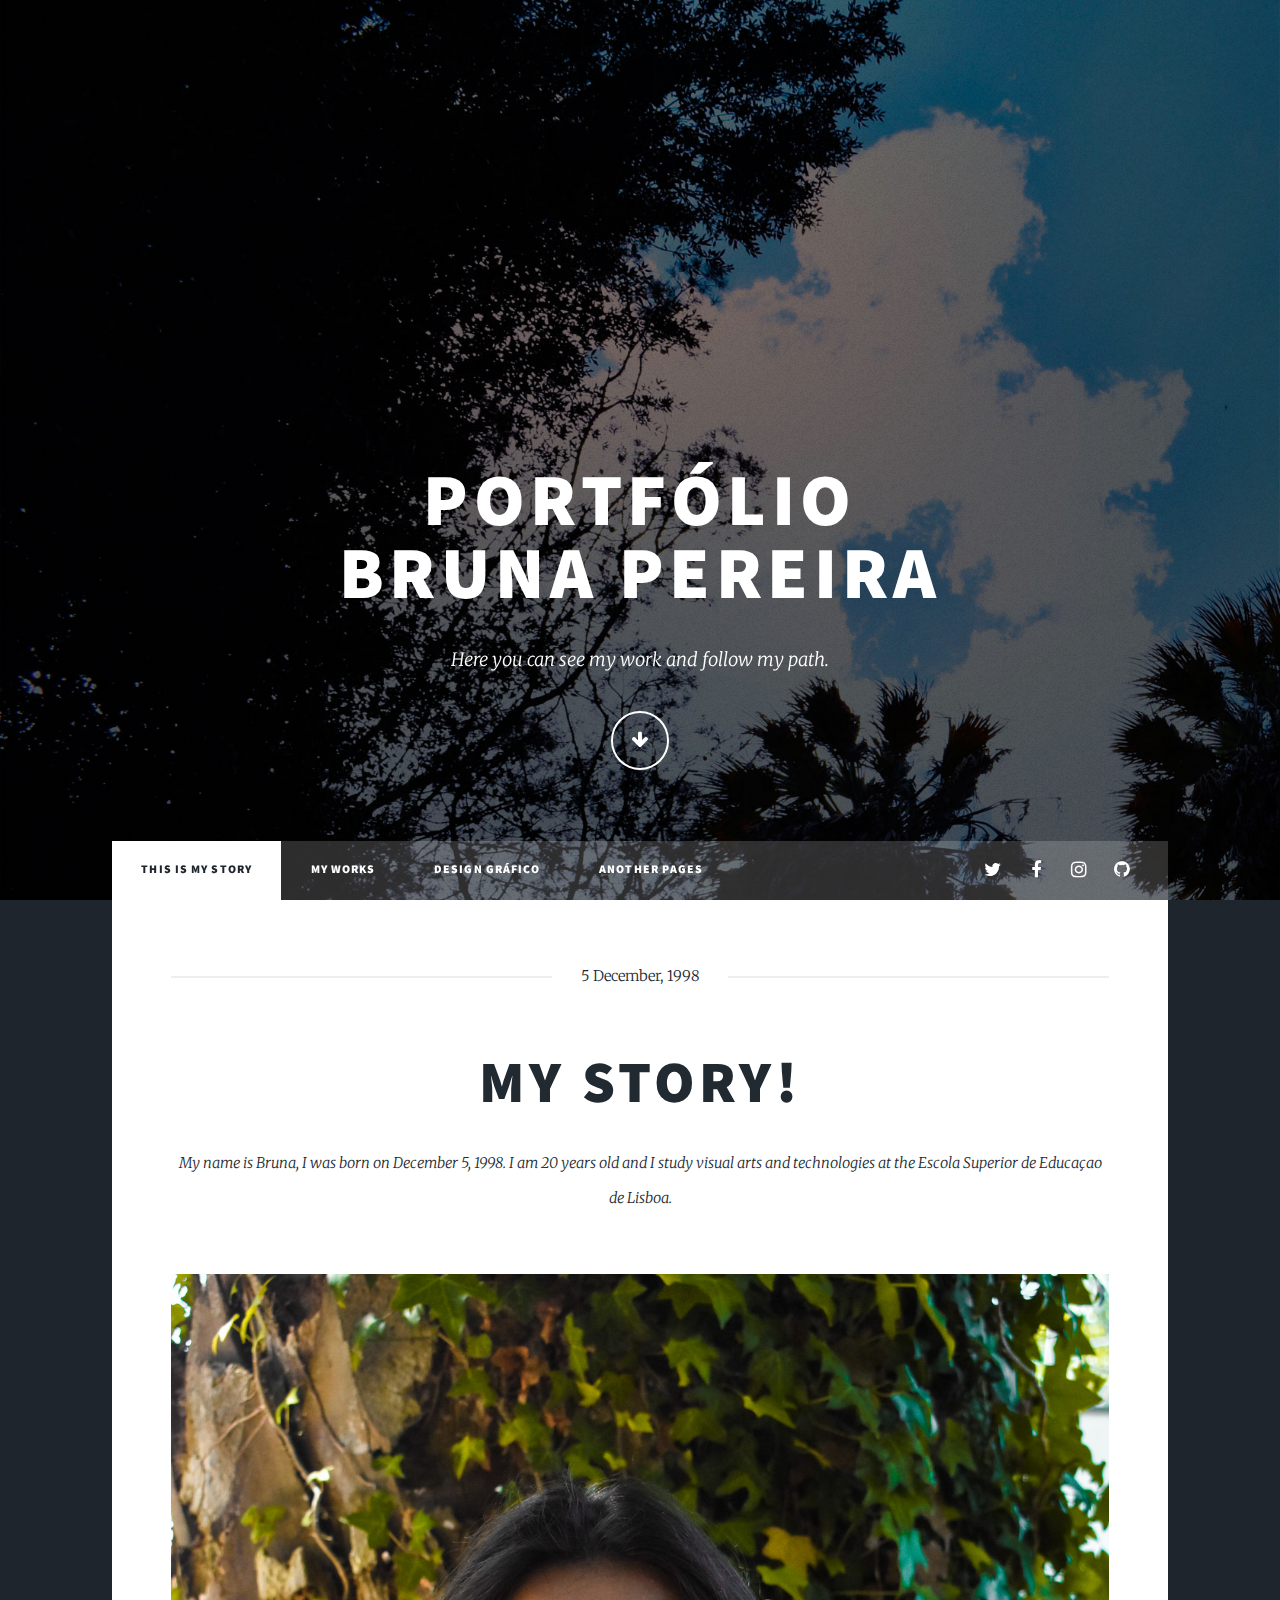
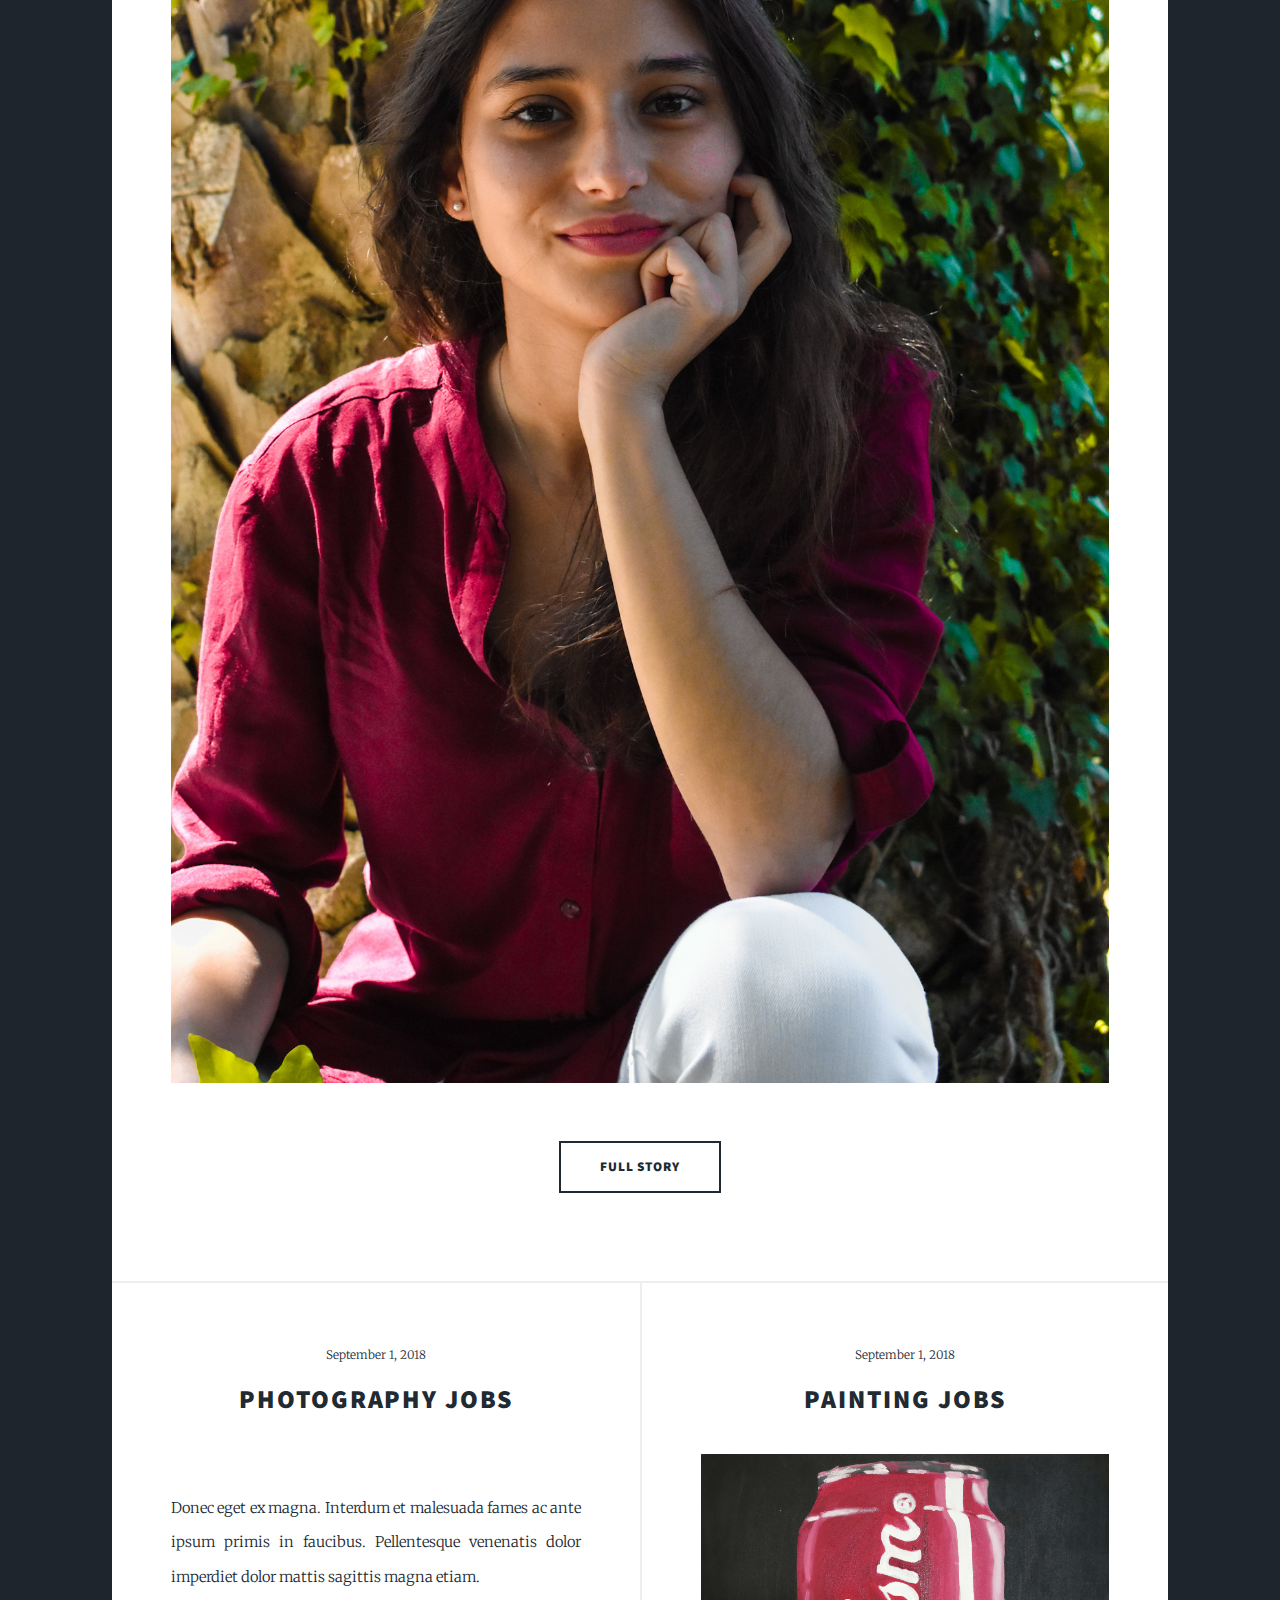
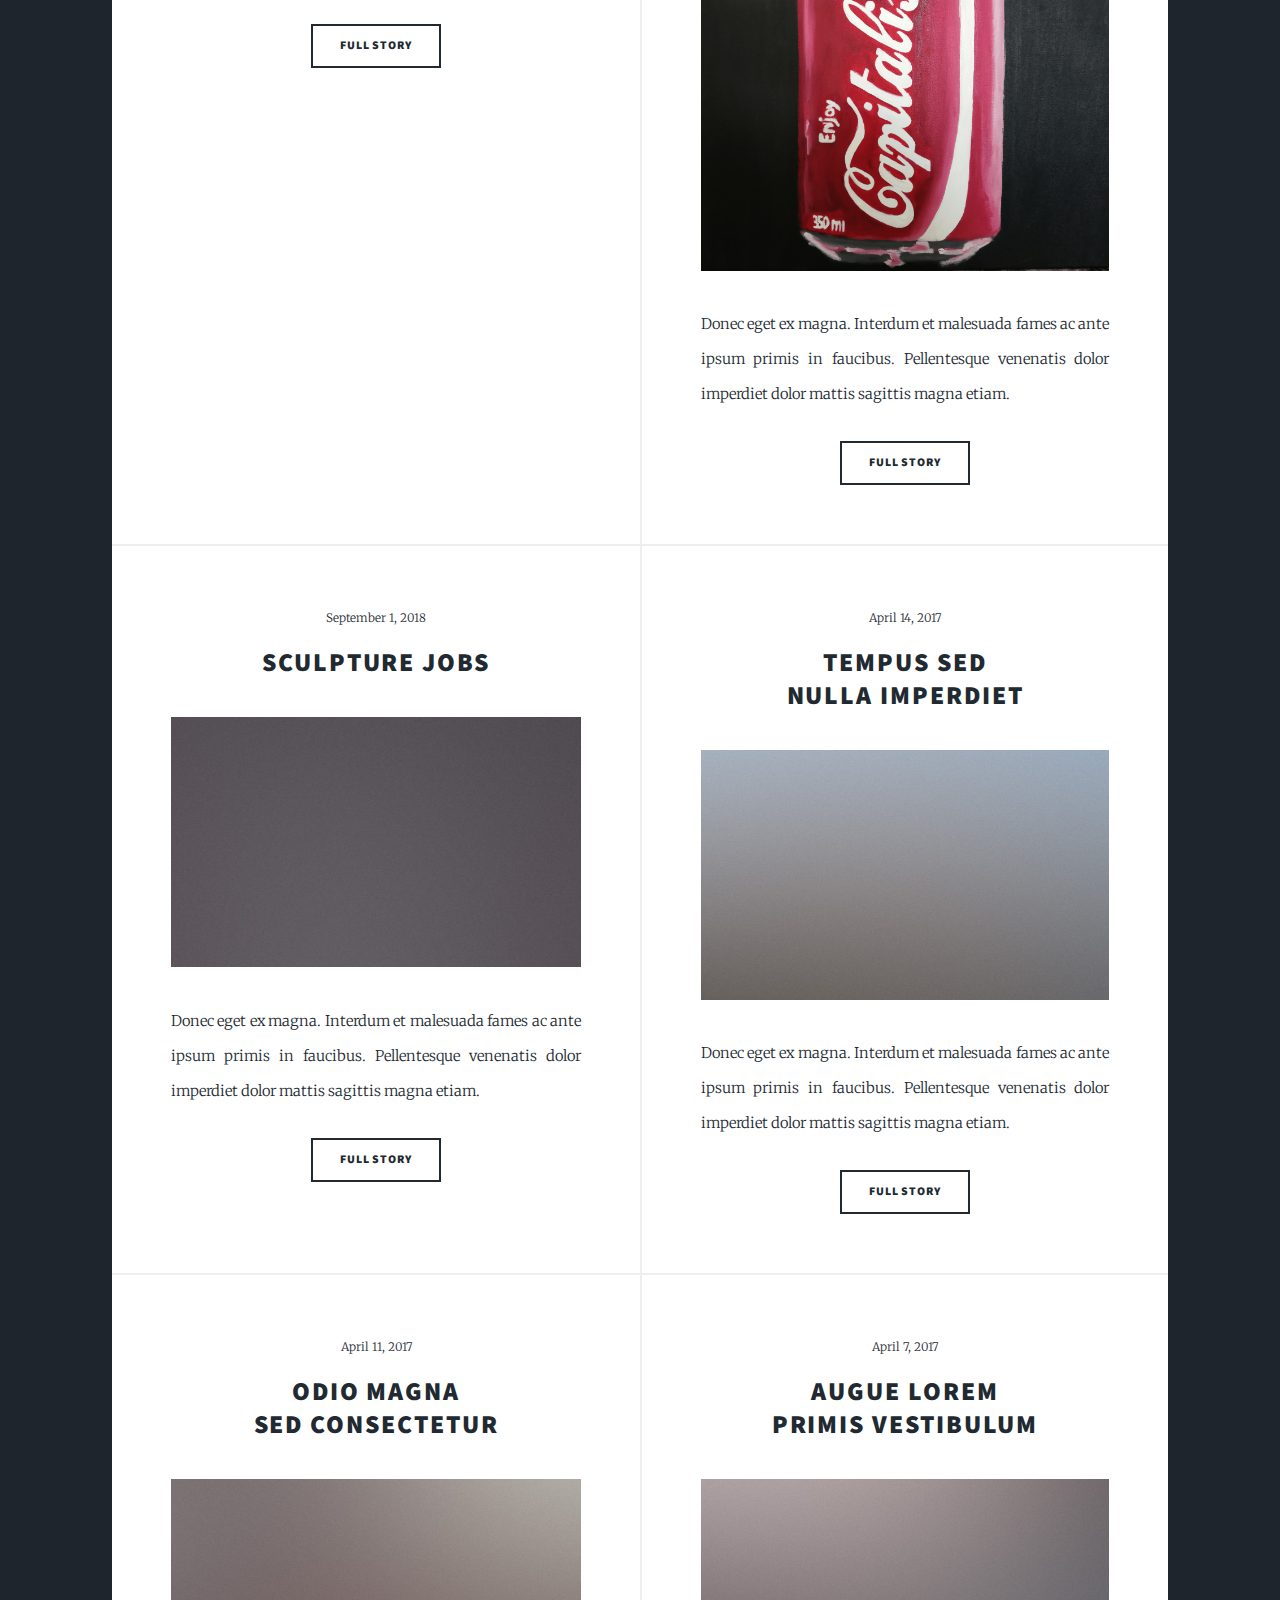
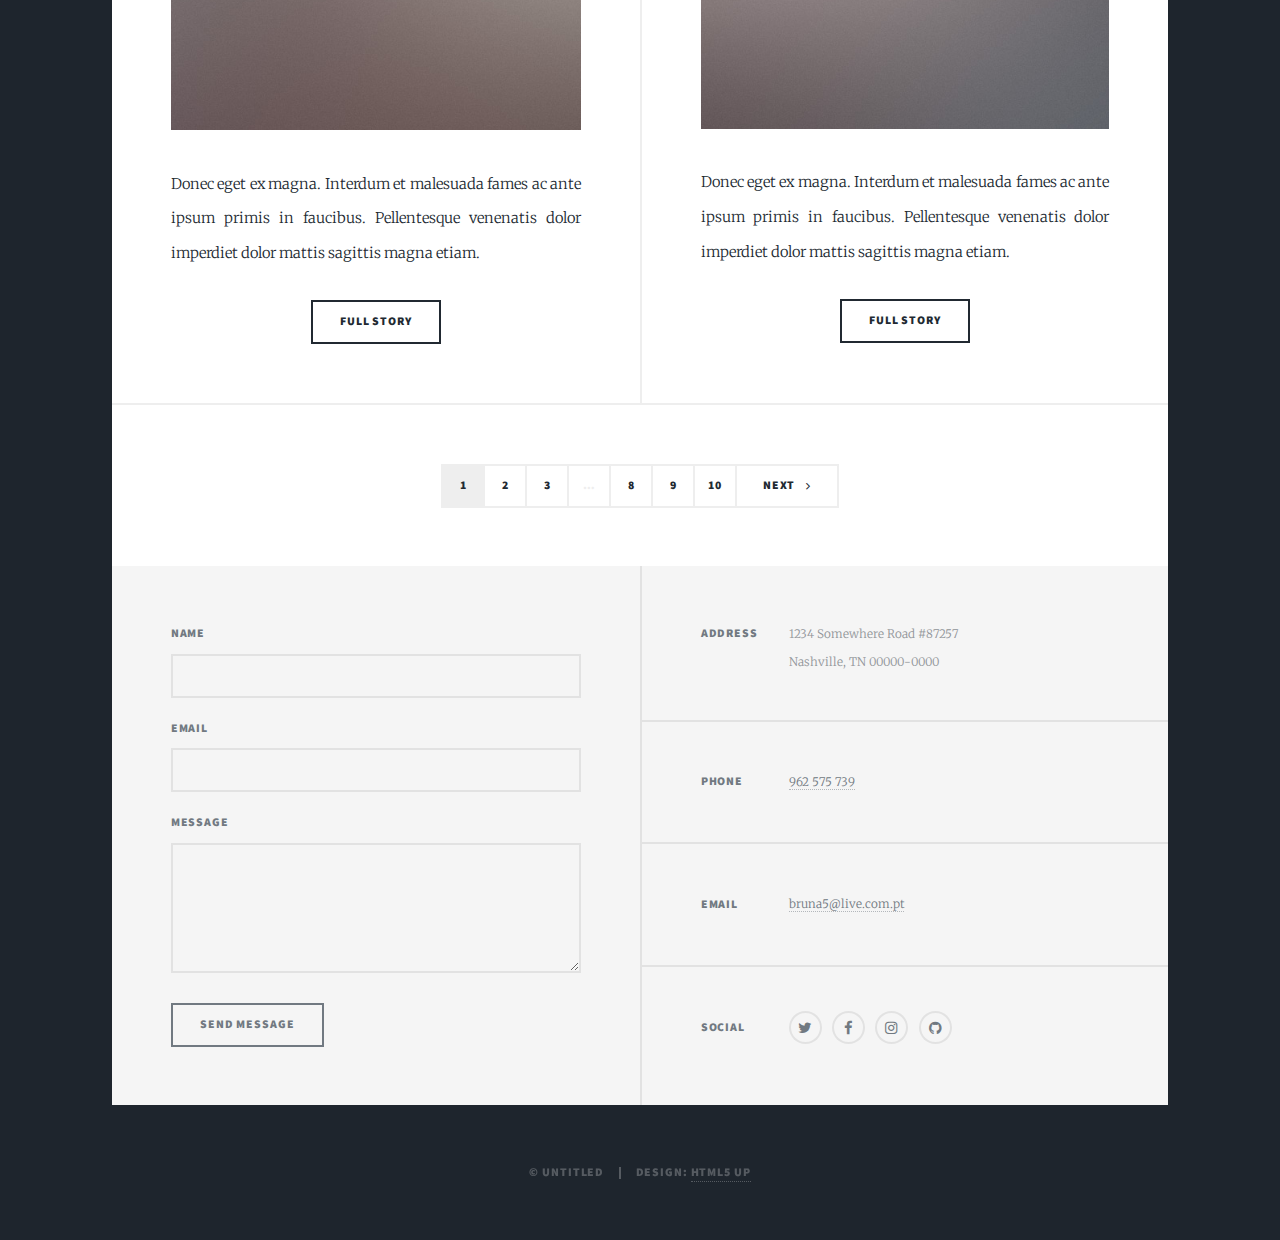
==== commit 8ad73a4f: "Update index.html" ====
--- a/index.html
+++ b/index.html
@@ -92,9 +92,9 @@
 								</article>
 								<article>
 									<header>
-										<span class="date">April 18, 2017</span>
-										<h2><a href="#">Ante mattis<br />
-										interdum dolor</a></h2>
+										<span class="date">September 1, 2018</span>
+										<h2><a href="#">sculpture jobs<br />
+									</a></h2>
 									</header>
 									<a href="#" class="image fit"><img src="images/pic04.jpg" alt="" /></a>
 									<p>Donec eget ex magna. Interdum et malesuada fames ac ante ipsum primis in faucibus. Pellentesque venenatis dolor imperdiet dolor mattis sagittis magna etiam.</p>
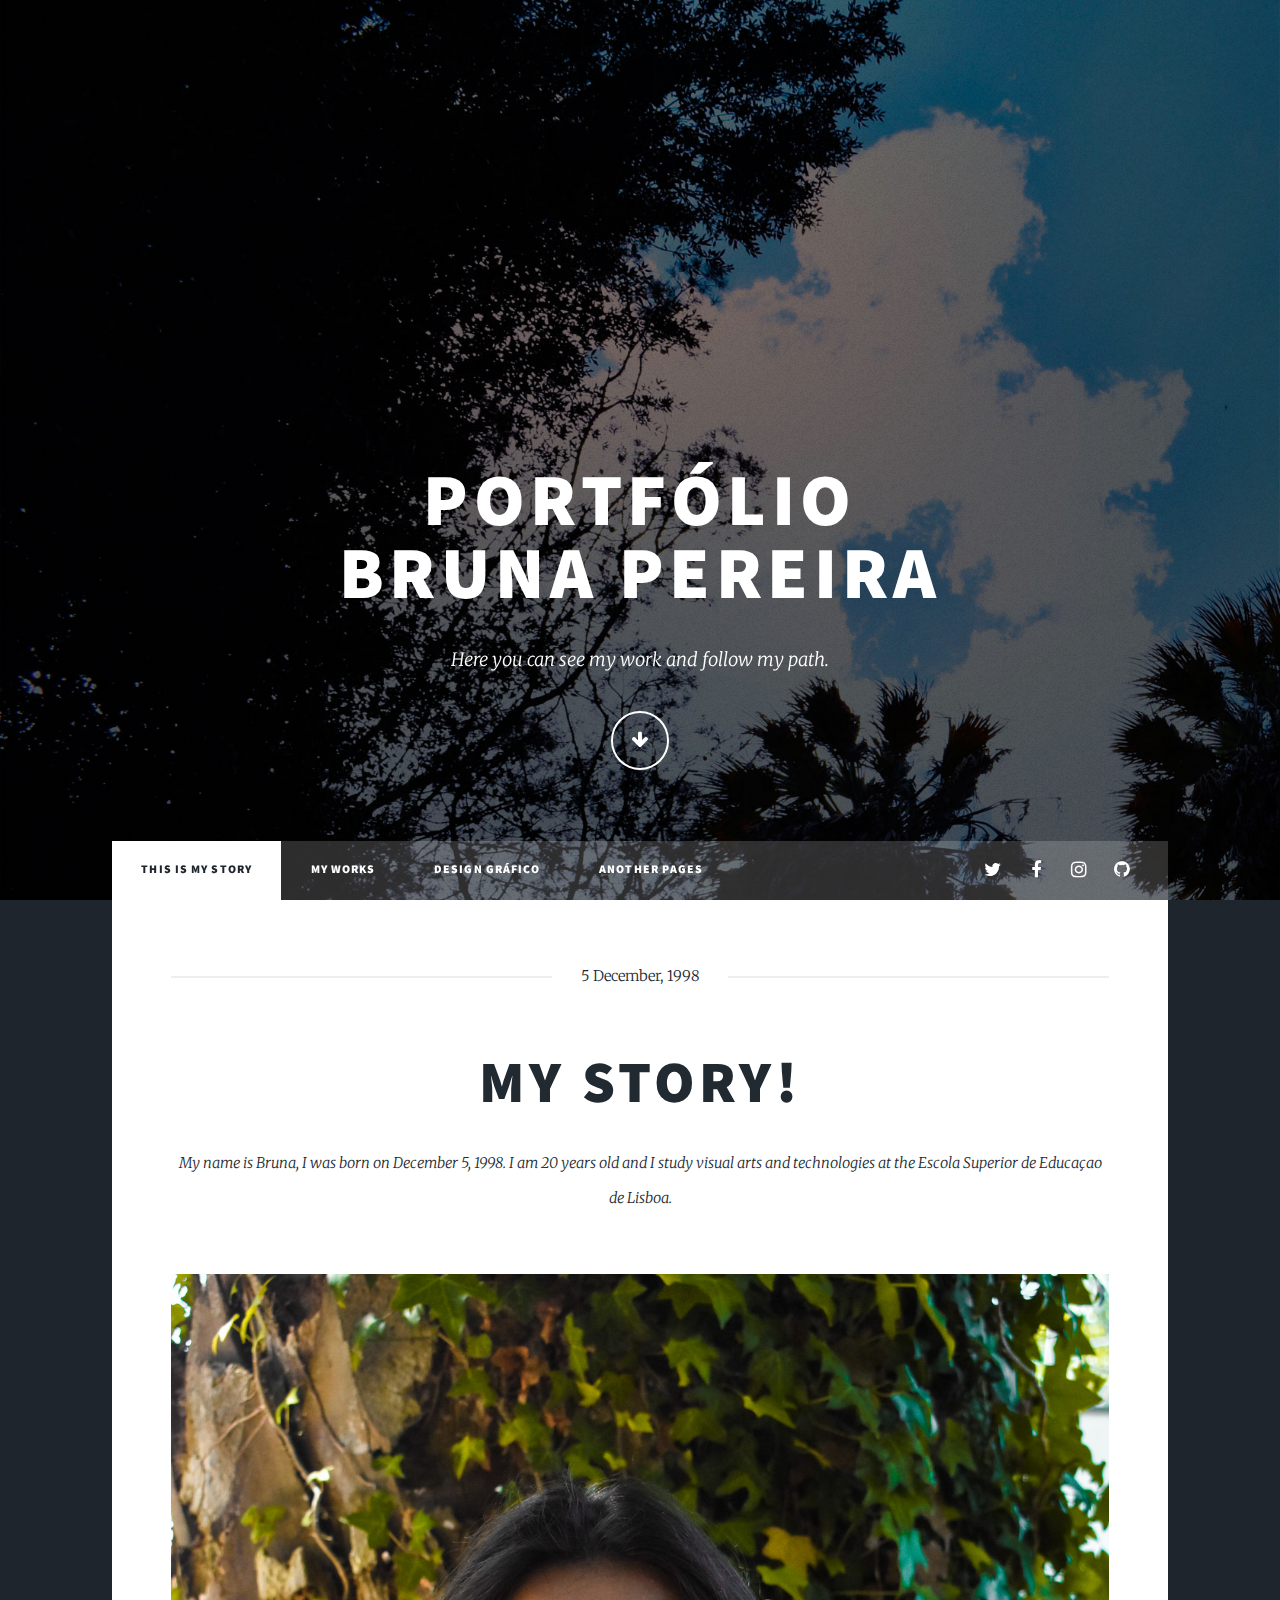
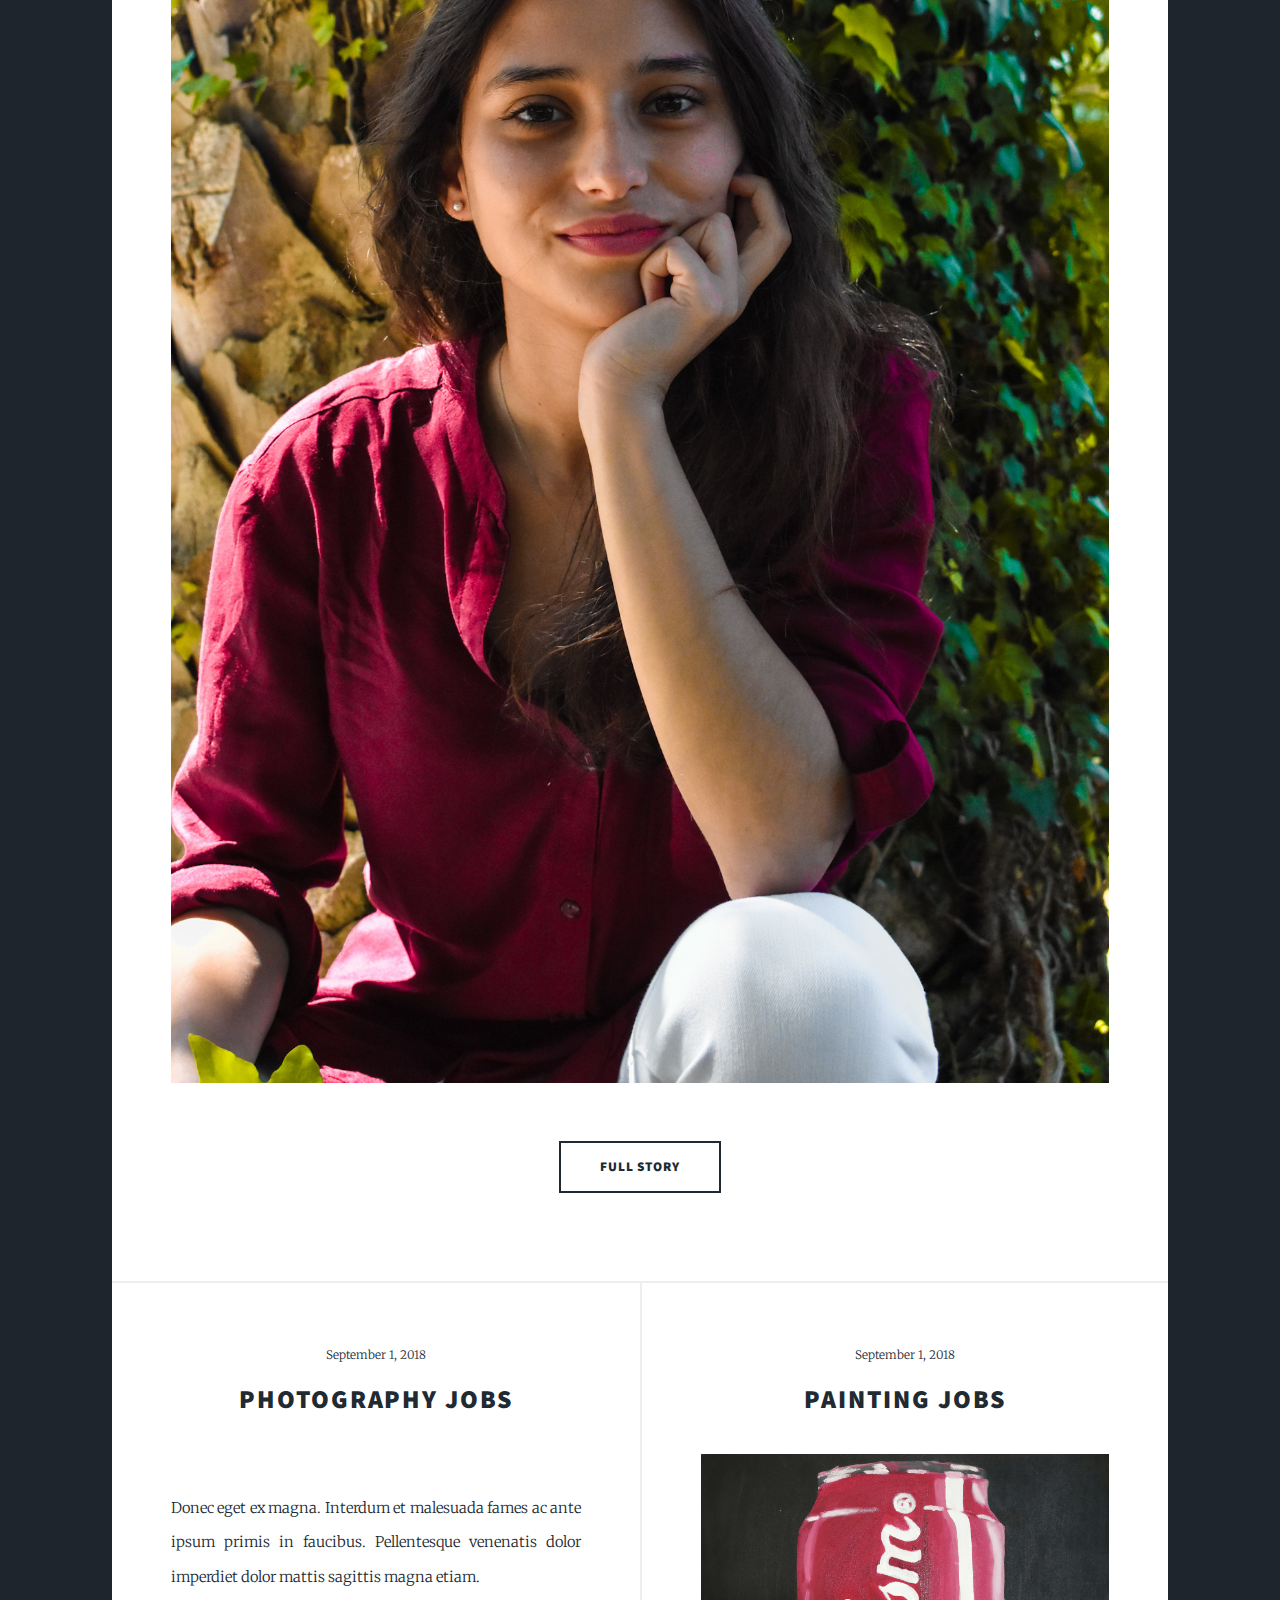
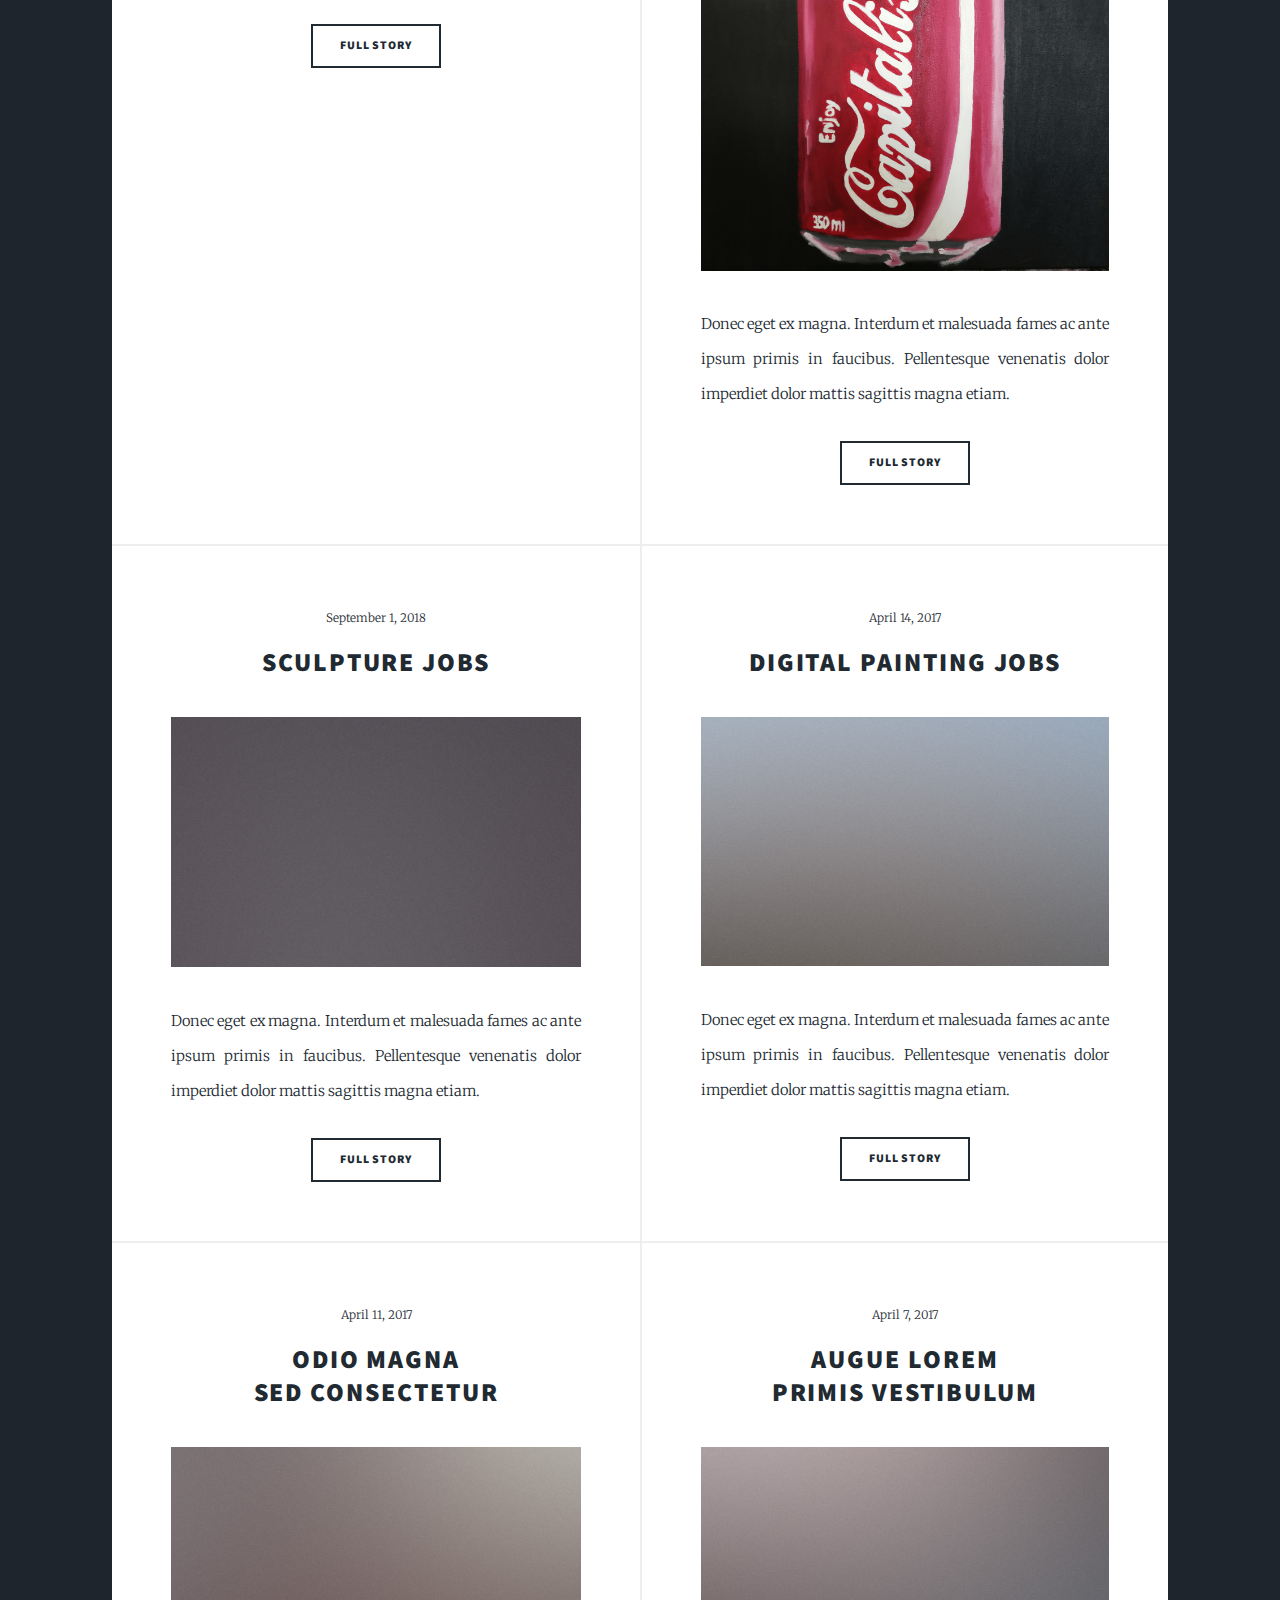
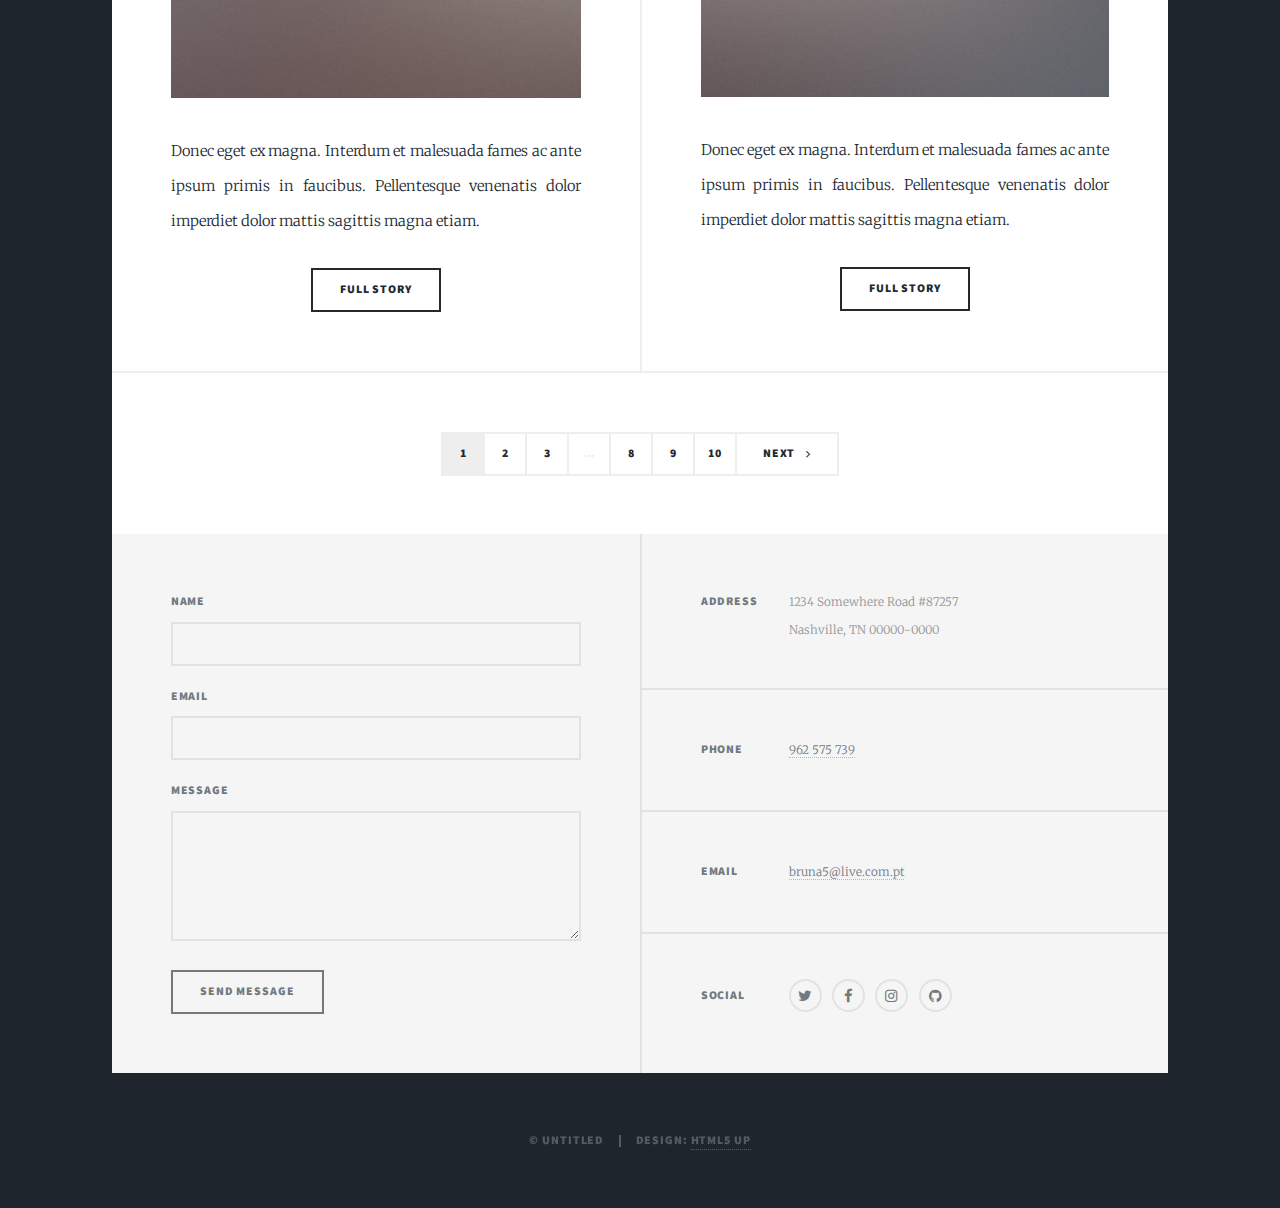
==== commit f07f62e9: "Update index.html" ====
--- a/index.html
+++ b/index.html
@@ -71,7 +71,7 @@
 								<article>
 									<header>
 										<span class="date">September 1, 2018</span>
-										<h2><a href="#">photography jobs<br /></a></h2>
+										<h2><a href="#">Photography Jobs<br /></a></h2>
 									</header>
 									<a href="#" class="image fit"><img src="images/DSC_0426-min.png" alt="" /></a>
 									<p>Donec eget ex magna. Interdum et malesuada fames ac ante ipsum primis in faucibus. Pellentesque venenatis dolor imperdiet dolor mattis sagittis magna etiam.</p>
@@ -82,7 +82,7 @@
 								<article>
 									<header>
 										<span class="date">September 1, 2018</span>
-										<h2><a href="#">painting jobs<br /></a></h2>
+										<h2><a href="#">Painting Jobs<br /></a></h2>
 									</header>
 									<a href="#" class="image fit"><img src="images/ima png-min.png" alt="" /></a>
 									<p>Donec eget ex magna. Interdum et malesuada fames ac ante ipsum primis in faucibus. Pellentesque venenatis dolor imperdiet dolor mattis sagittis magna etiam.</p>
@@ -93,8 +93,7 @@
 								<article>
 									<header>
 										<span class="date">September 1, 2018</span>
-										<h2><a href="#">sculpture jobs<br />
-									</a></h2>
+										<h2><a href="#">Sculpture Jobs<br /></a></h2>
 									</header>
 									<a href="#" class="image fit"><img src="images/pic04.jpg" alt="" /></a>
 									<p>Donec eget ex magna. Interdum et malesuada fames ac ante ipsum primis in faucibus. Pellentesque venenatis dolor imperdiet dolor mattis sagittis magna etiam.</p>
@@ -105,8 +104,7 @@
 								<article>
 									<header>
 										<span class="date">April 14, 2017</span>
-										<h2><a href="#">Tempus sed<br />
-										nulla imperdiet</a></h2>
+										<h2><a href="#">Digital Painting Jobs<br /></a></h2>
 									</header>
 									<a href="#" class="image fit"><img src="images/pic05.jpg" alt="" /></a>
 									<p>Donec eget ex magna. Interdum et malesuada fames ac ante ipsum primis in faucibus. Pellentesque venenatis dolor imperdiet dolor mattis sagittis magna etiam.</p>
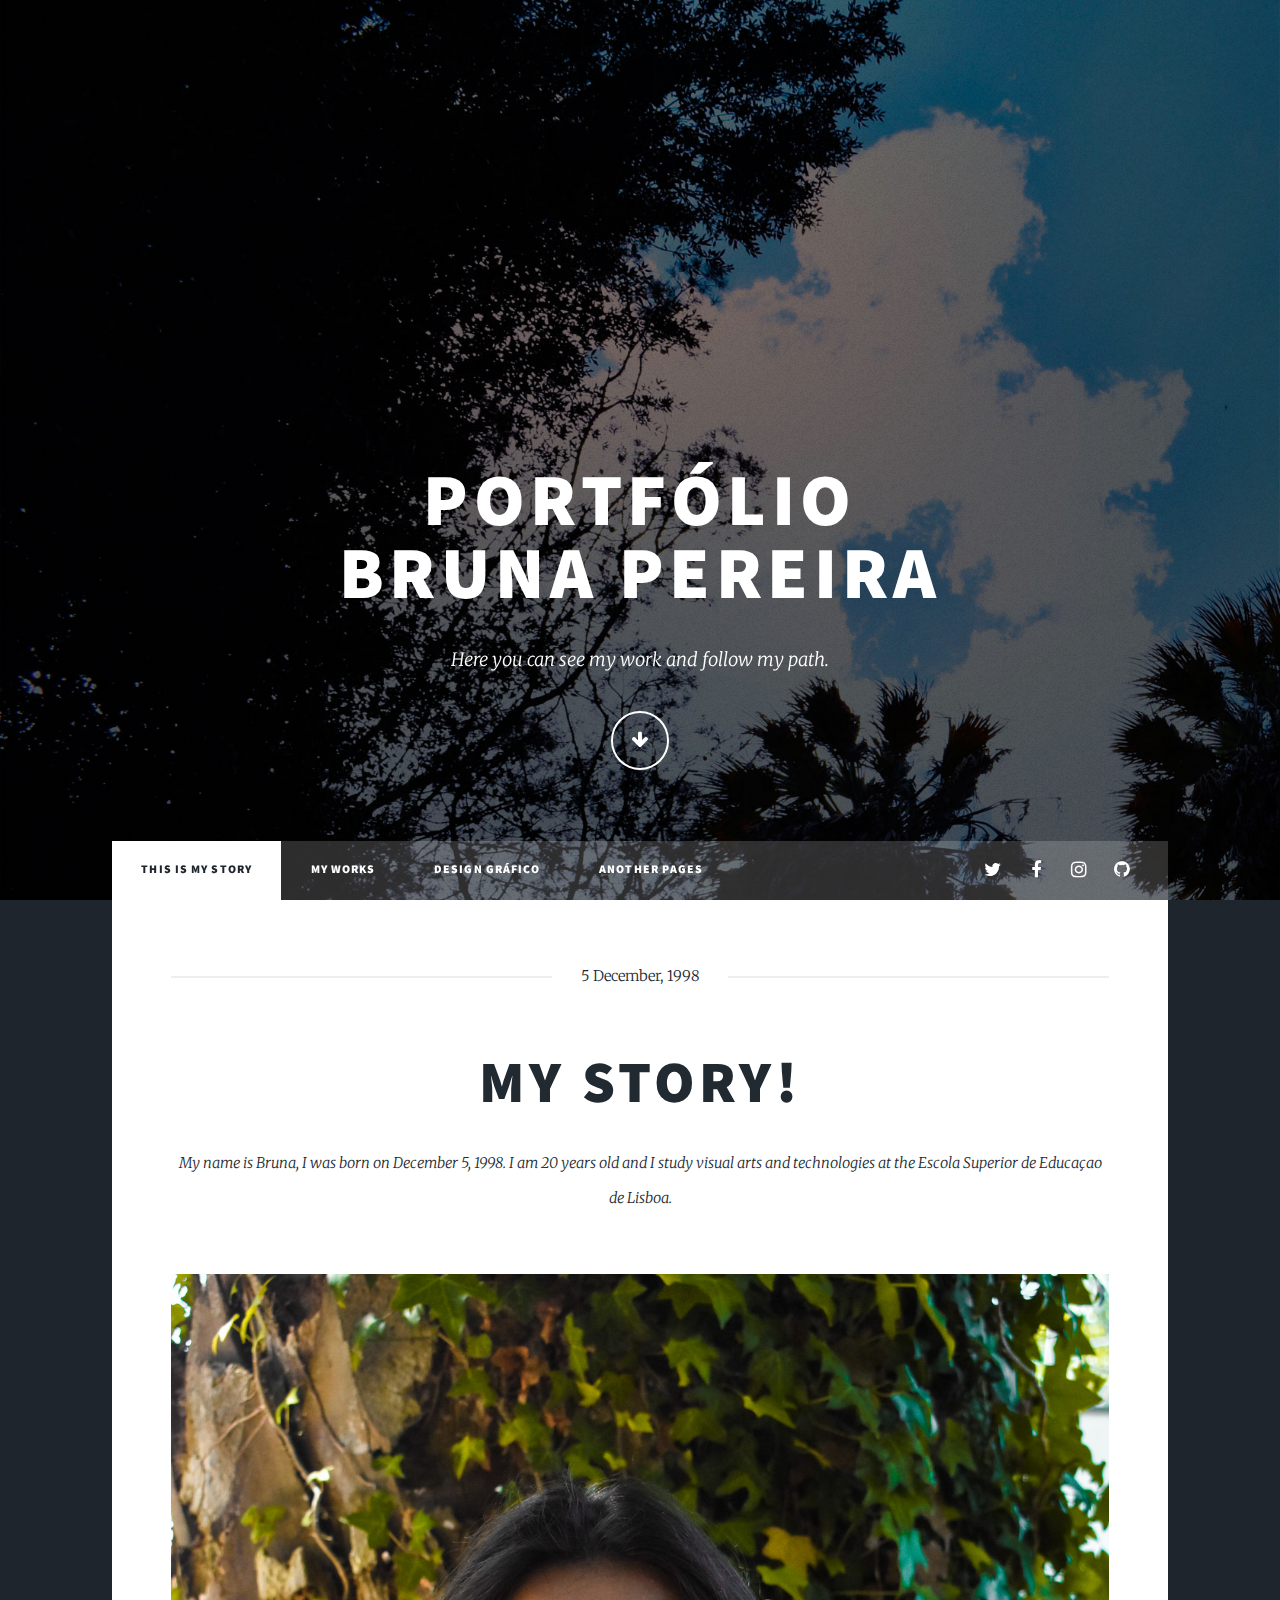
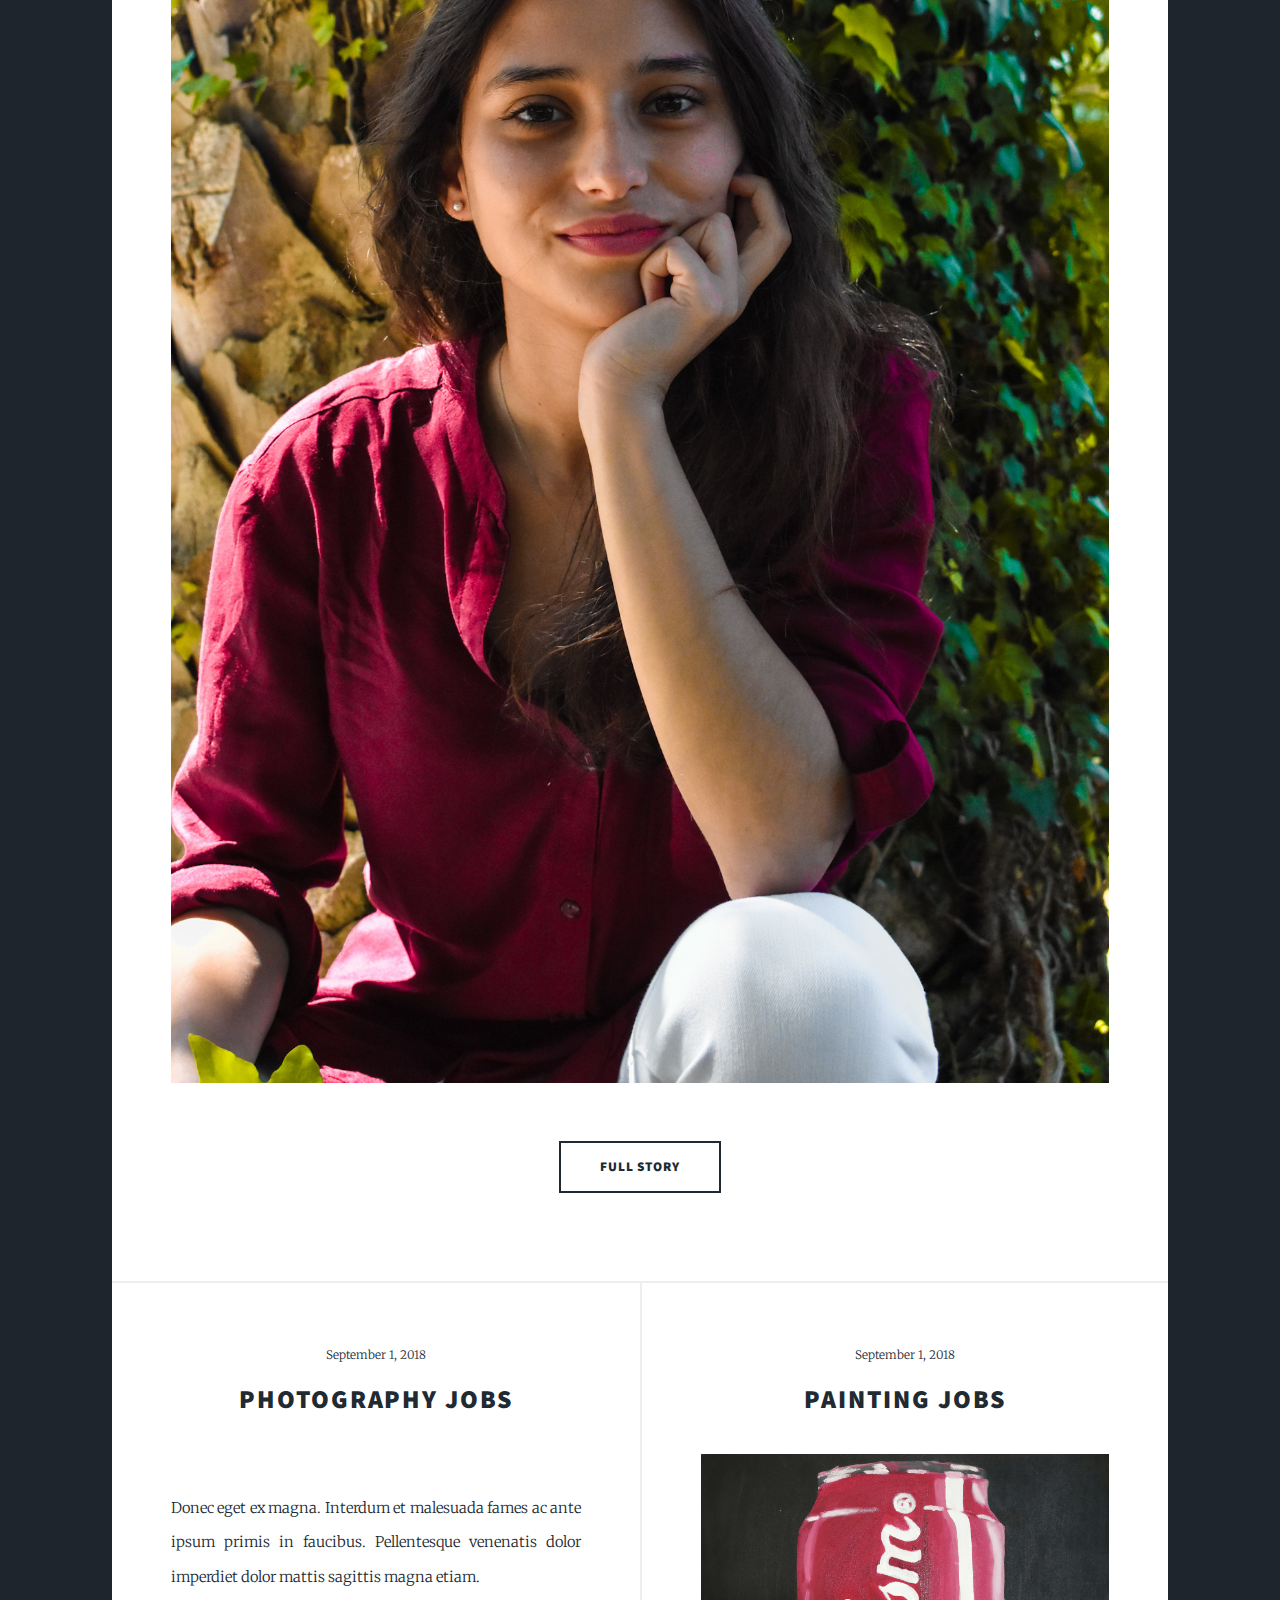
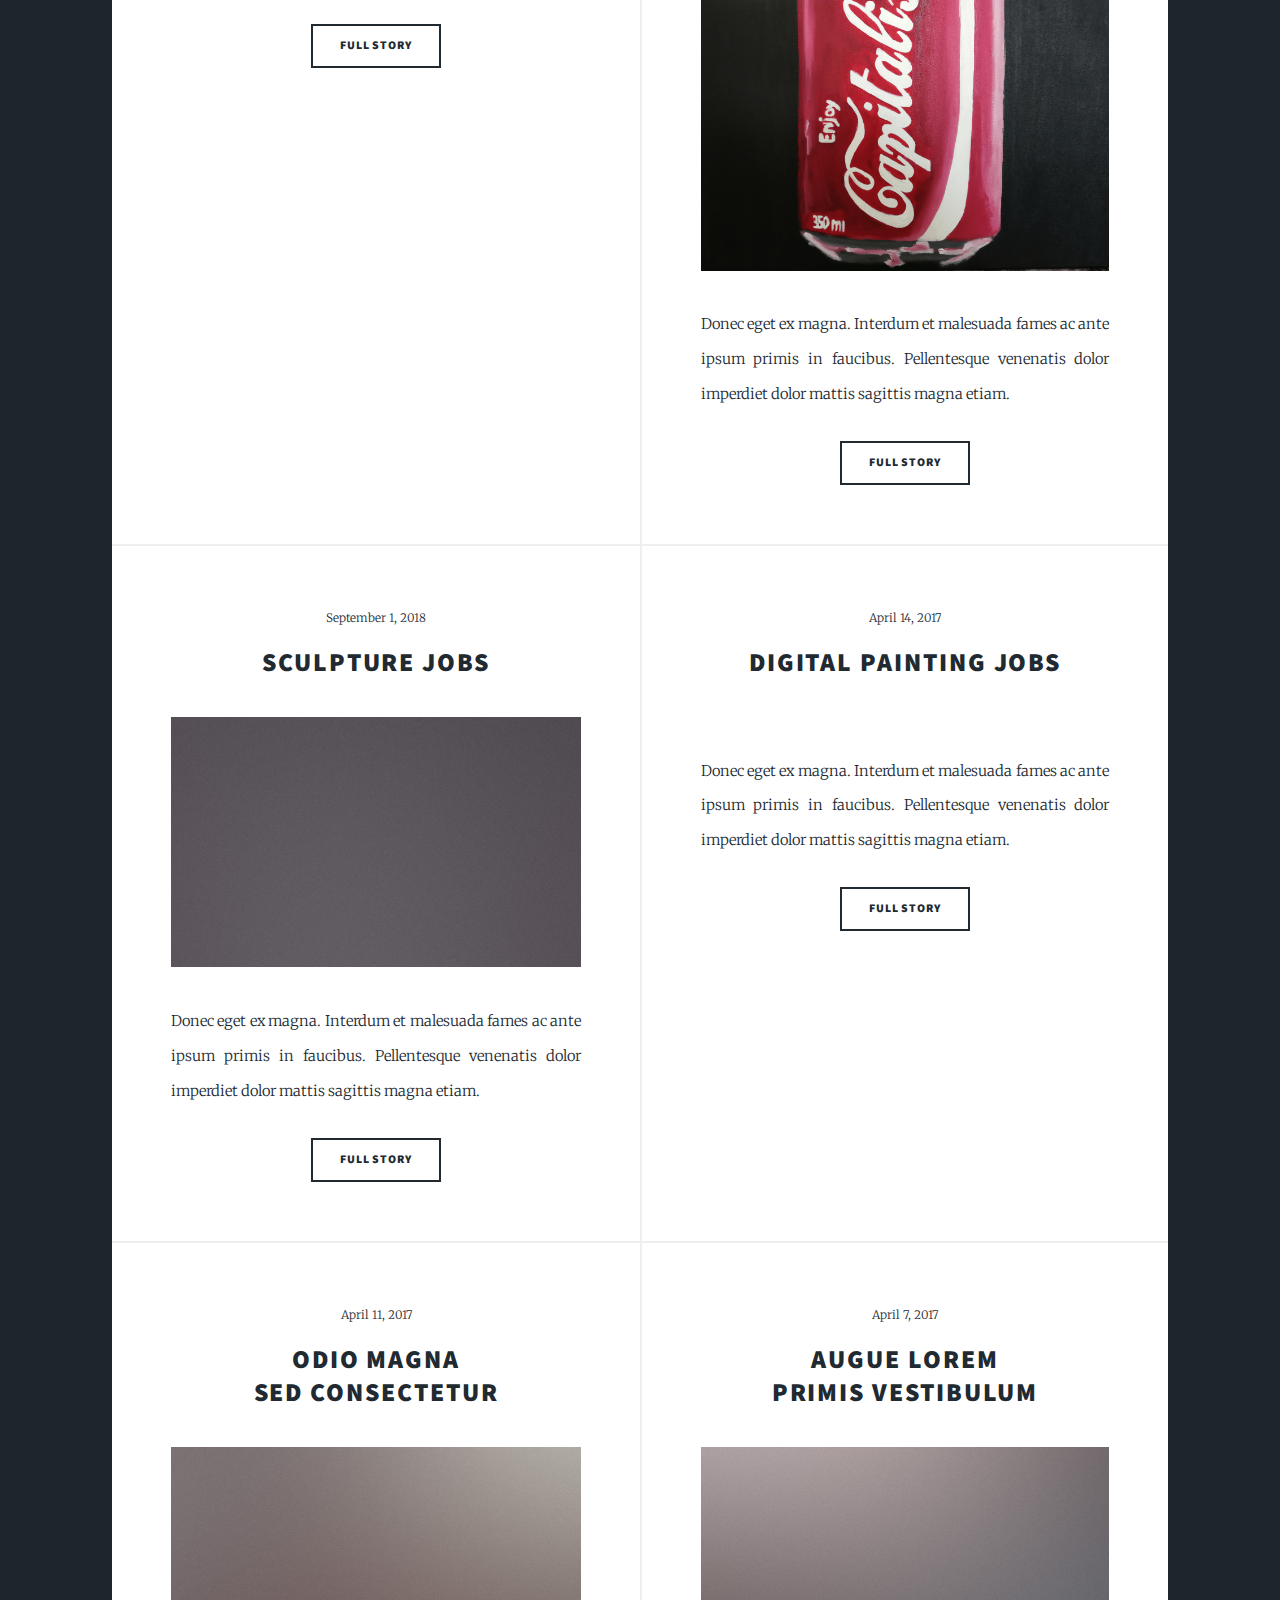
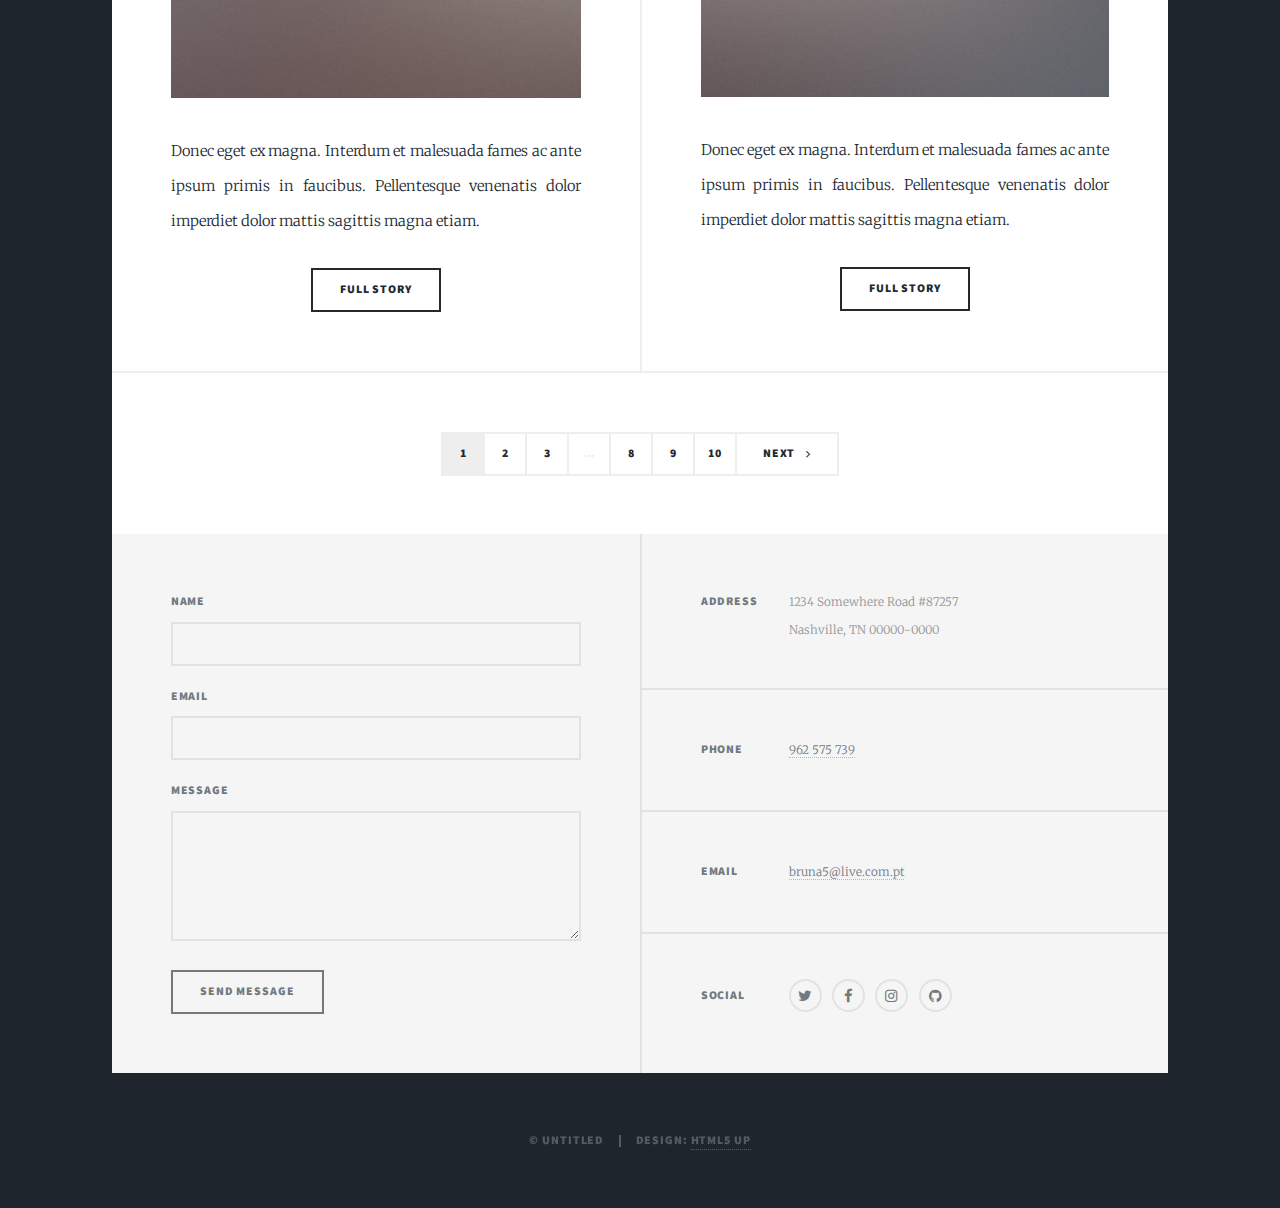
==== commit a8c84fdd: "work" ====
--- a/index.html
+++ b/index.html
@@ -106,7 +106,7 @@
 										<span class="date">April 14, 2017</span>
 										<h2><a href="#">Digital Painting Jobs<br /></a></h2>
 									</header>
-									<a href="#" class="image fit"><img src="images/pic05.jpg" alt="" /></a>
+									<a href="#" class="image fit"><img src="images/final.jpg" alt="" /></a>
 									<p>Donec eget ex magna. Interdum et malesuada fames ac ante ipsum primis in faucibus. Pellentesque venenatis dolor imperdiet dolor mattis sagittis magna etiam.</p>
 									<ul class="actions special">
 										<li><a href="#" class="button">Full Story</a></li>
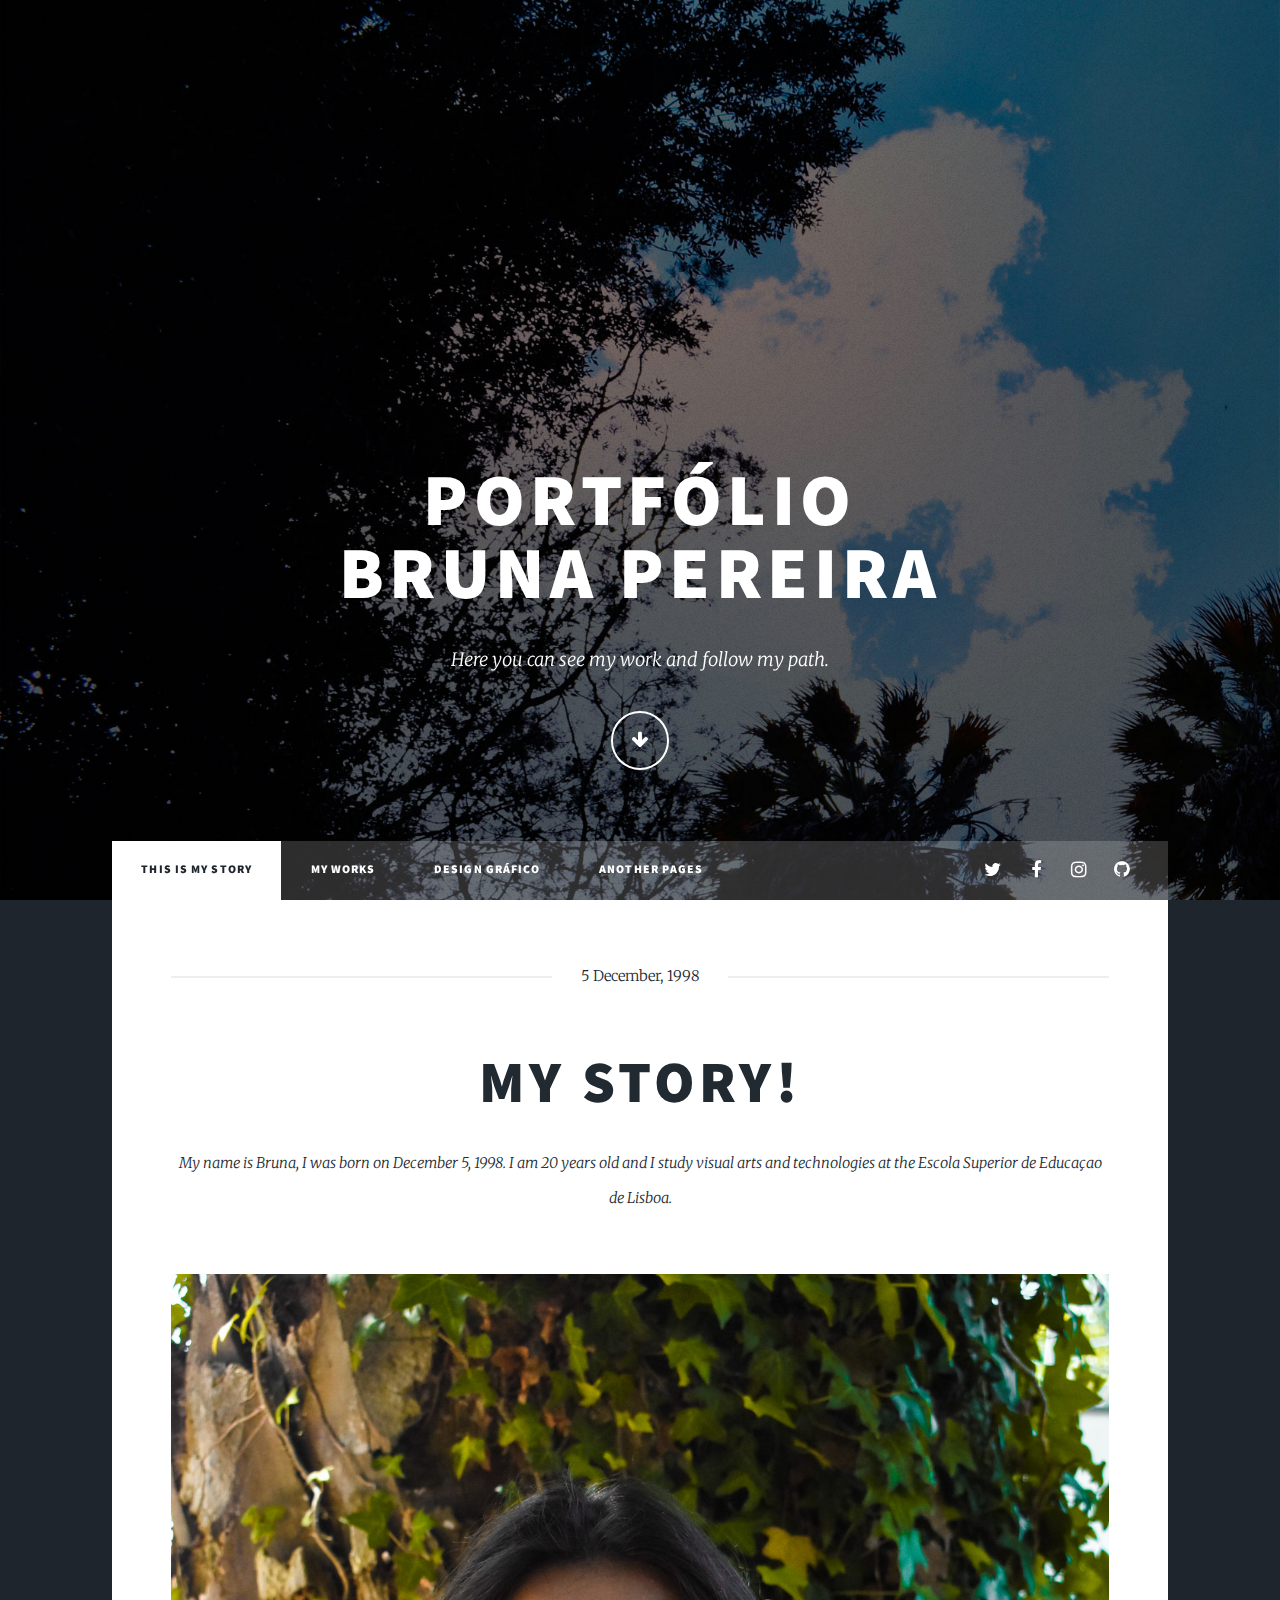
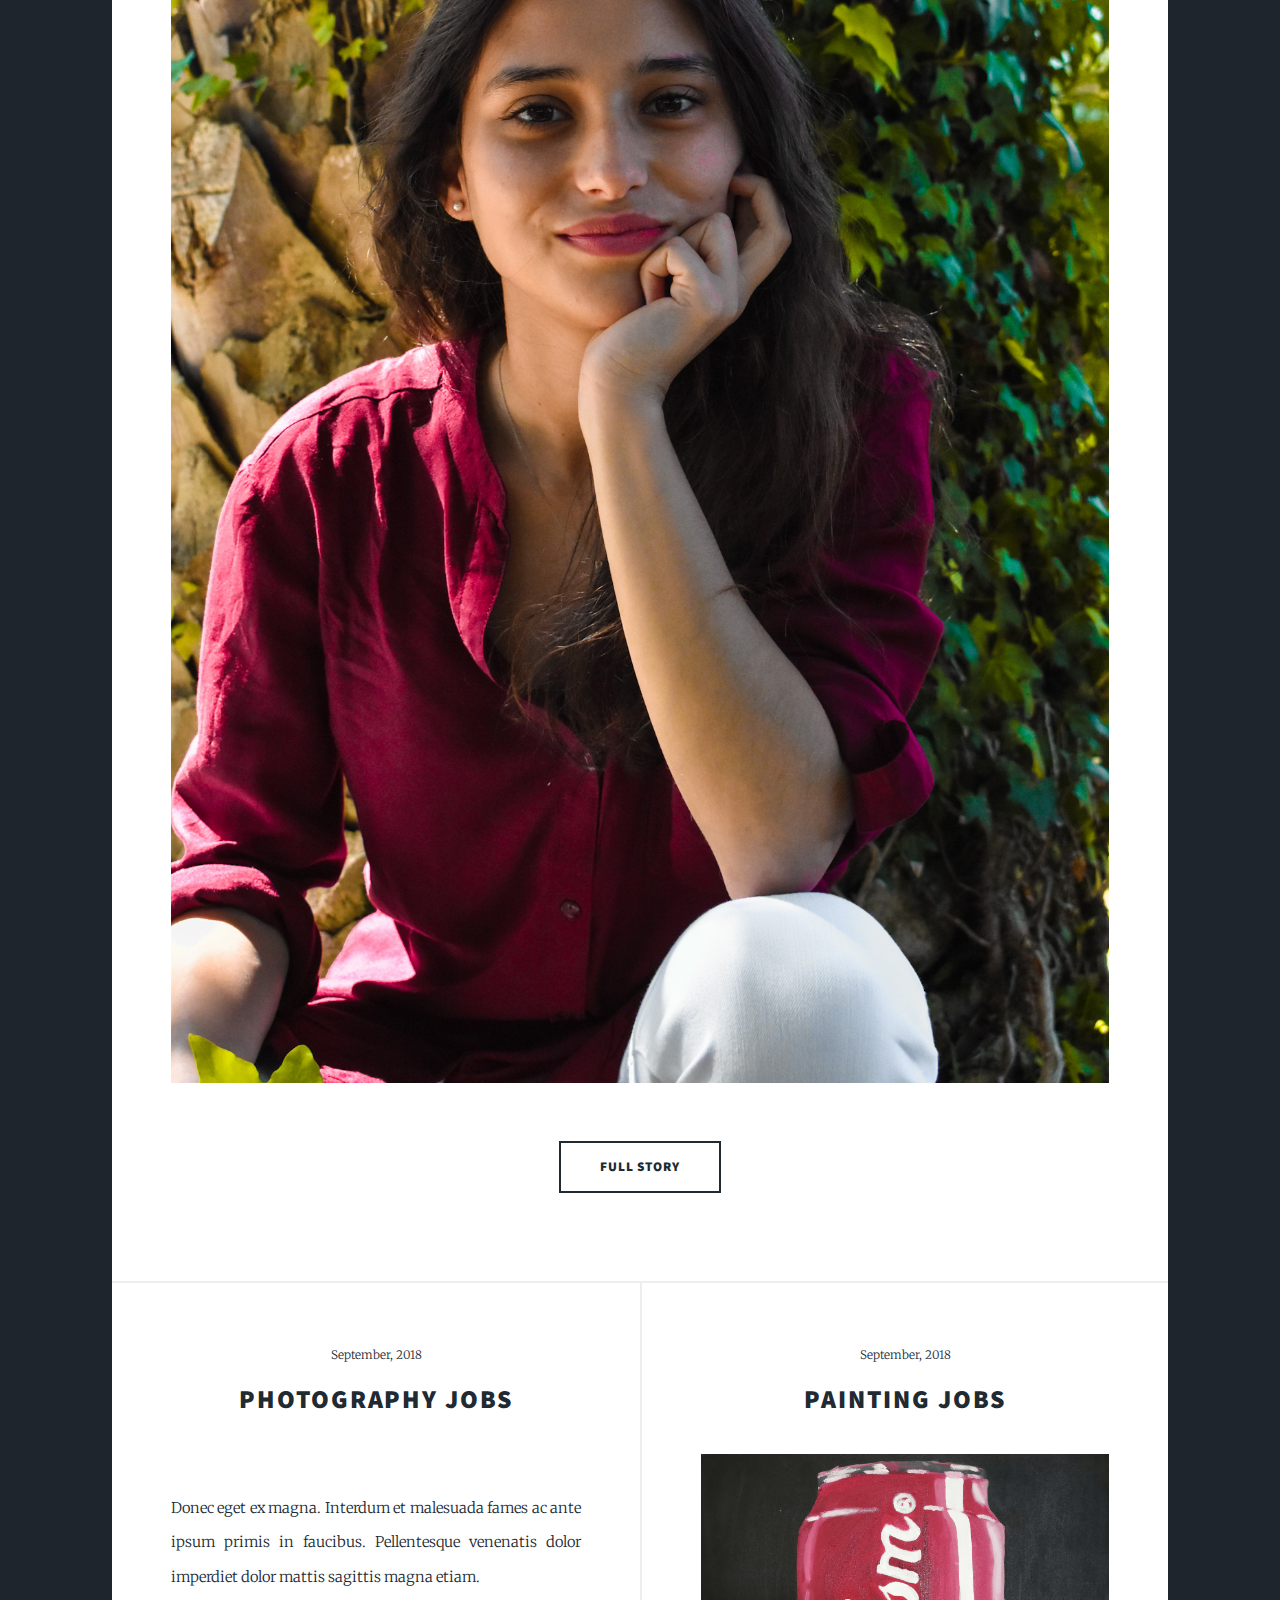
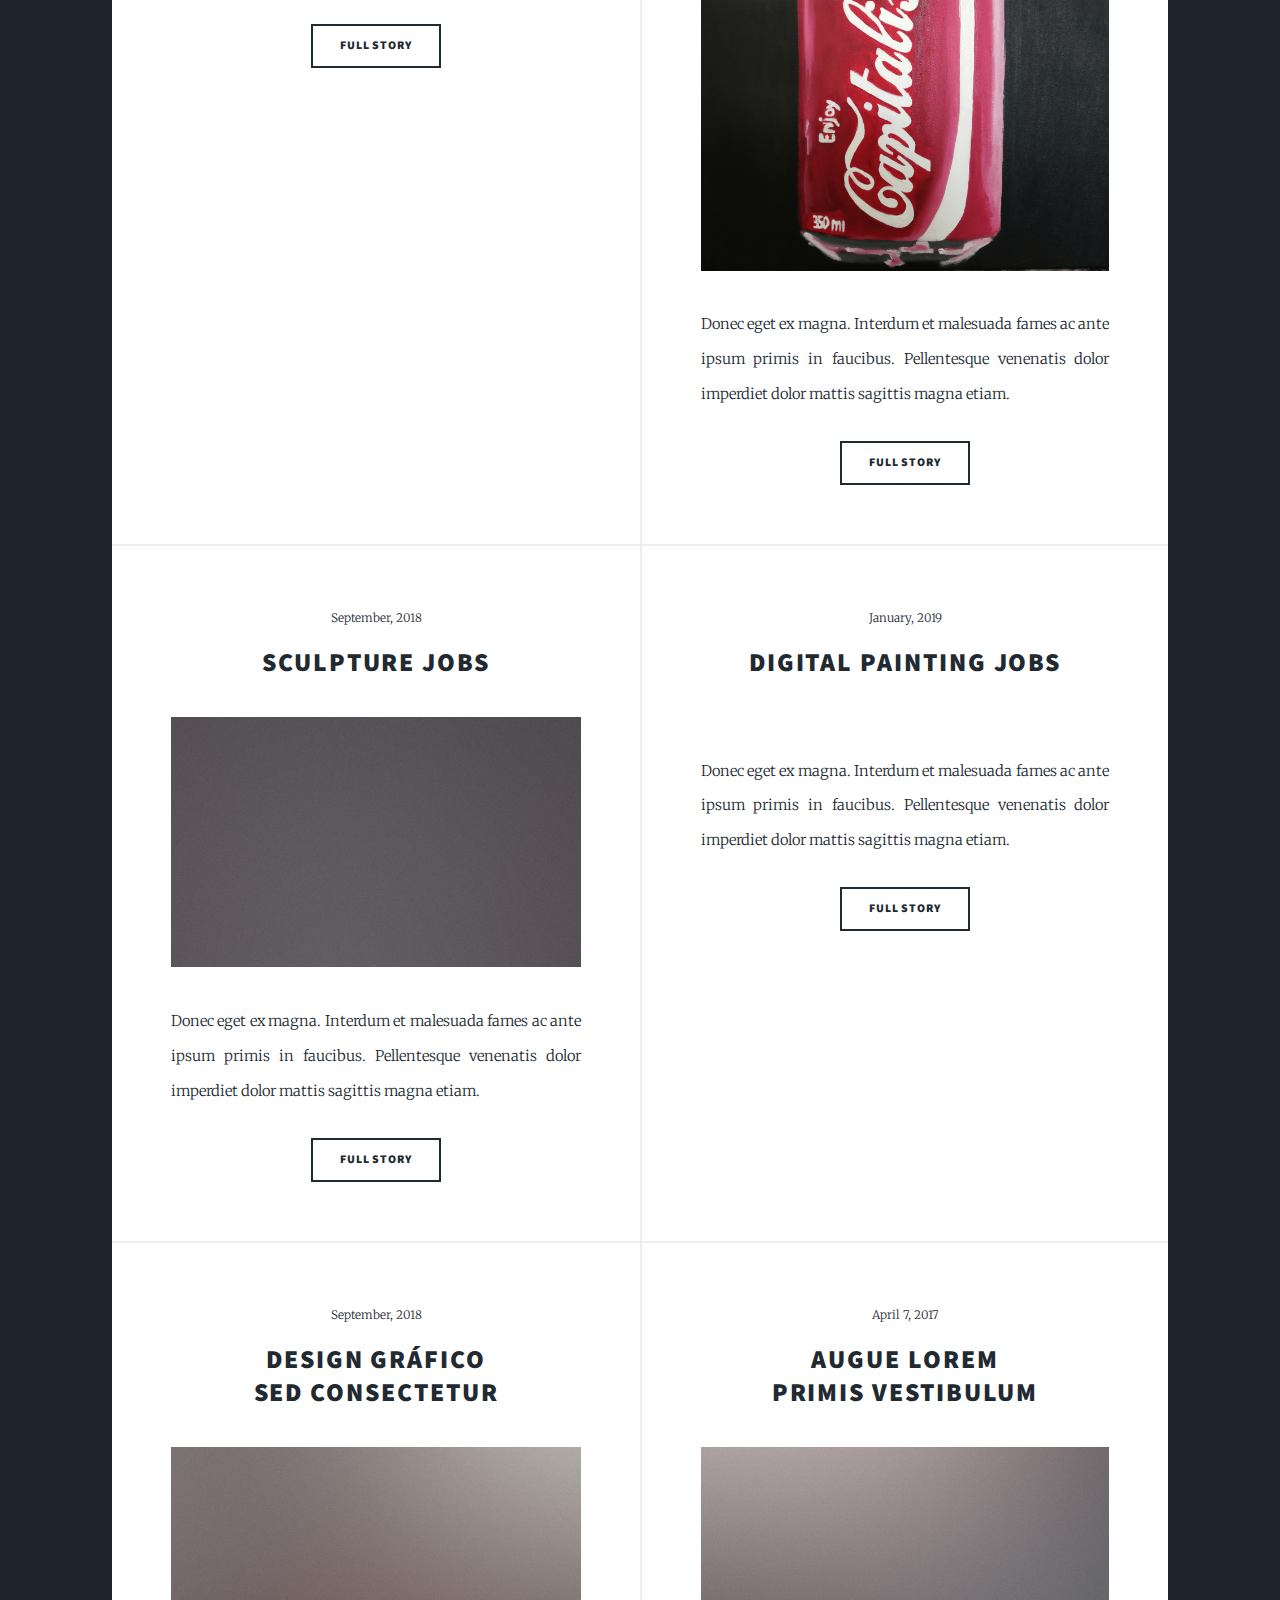
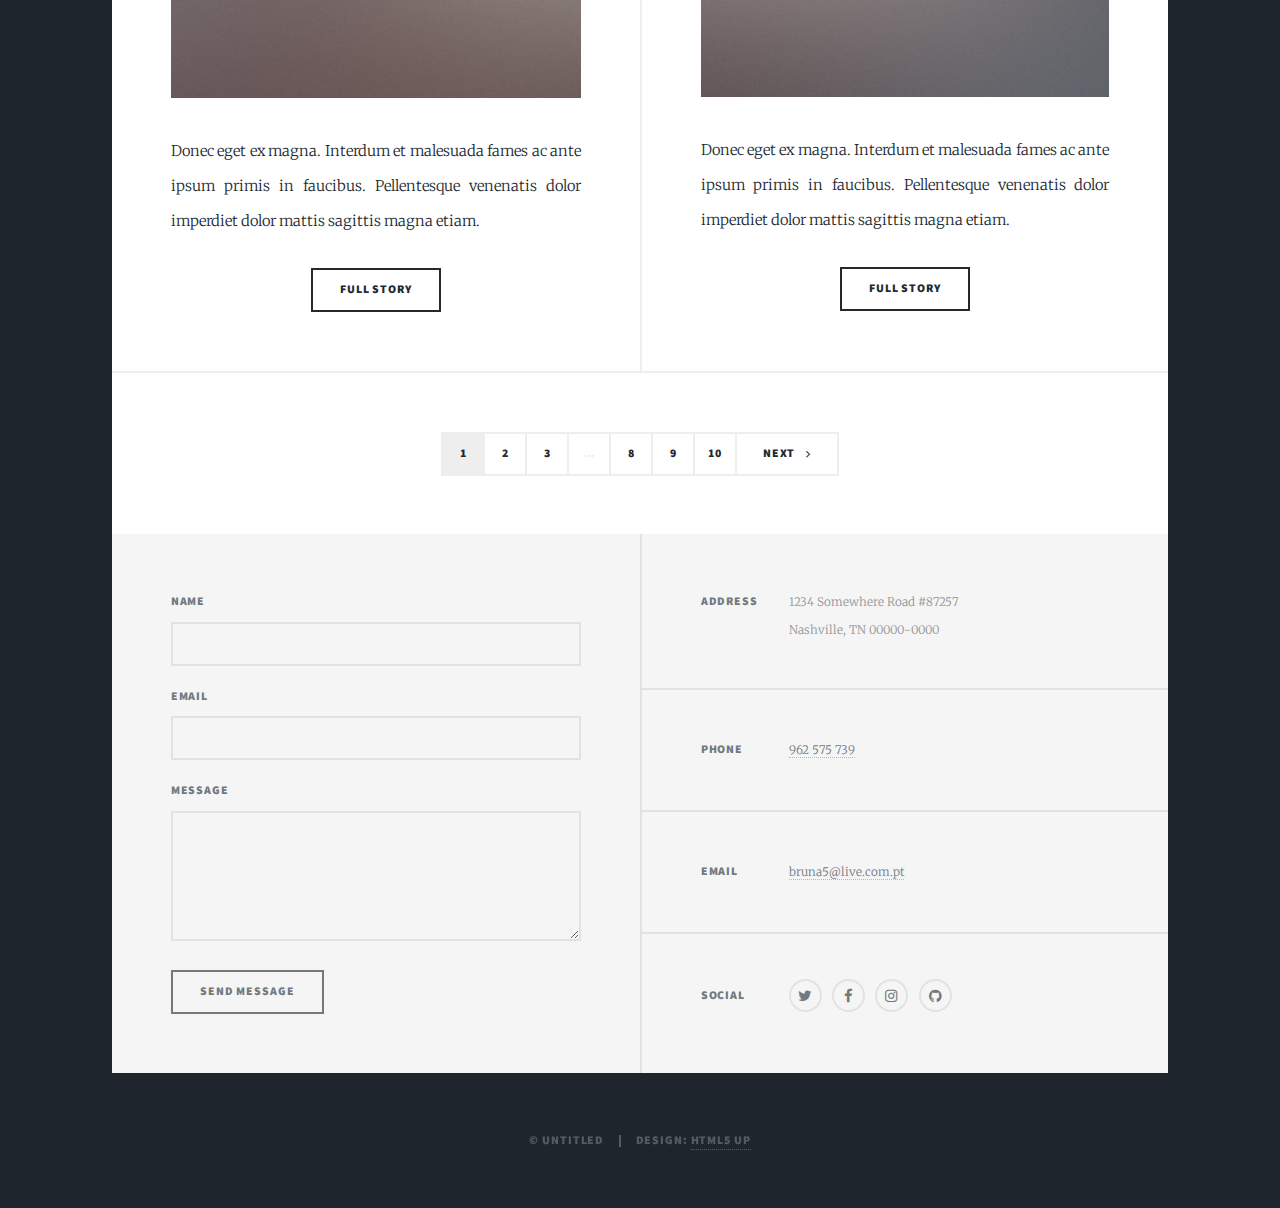
==== commit e90053e4: "Update index.html" ====
--- a/index.html
+++ b/index.html
@@ -70,7 +70,7 @@
 							<section class="posts">
 								<article>
 									<header>
-										<span class="date">September 1, 2018</span>
+										<span class="date">September, 2018</span>
 										<h2><a href="#">Photography Jobs<br /></a></h2>
 									</header>
 									<a href="#" class="image fit"><img src="images/DSC_0426-min.png" alt="" /></a>
@@ -81,7 +81,7 @@
 								</article>
 								<article>
 									<header>
-										<span class="date">September 1, 2018</span>
+										<span class="date">September, 2018</span>
 										<h2><a href="#">Painting Jobs<br /></a></h2>
 									</header>
 									<a href="#" class="image fit"><img src="images/ima png-min.png" alt="" /></a>
@@ -92,7 +92,7 @@
 								</article>
 								<article>
 									<header>
-										<span class="date">September 1, 2018</span>
+										<span class="date">September, 2018</span>
 										<h2><a href="#">Sculpture Jobs<br /></a></h2>
 									</header>
 									<a href="#" class="image fit"><img src="images/pic04.jpg" alt="" /></a>
@@ -103,7 +103,7 @@
 								</article>
 								<article>
 									<header>
-										<span class="date">April 14, 2017</span>
+										<span class="date">January, 2019</span>
 										<h2><a href="#">Digital Painting Jobs<br /></a></h2>
 									</header>
 									<a href="#" class="image fit"><img src="images/final.jpg" alt="" /></a>
@@ -114,8 +114,8 @@
 								</article>
 								<article>
 									<header>
-										<span class="date">April 11, 2017</span>
-										<h2><a href="#">Odio magna<br />
+										<span class="date">September, 2018</span>
+										<h2><a href="#">Design Gráfico<br />
 										sed consectetur</a></h2>
 									</header>
 									<a href="#" class="image fit"><img src="images/pic06.jpg" alt="" /></a>
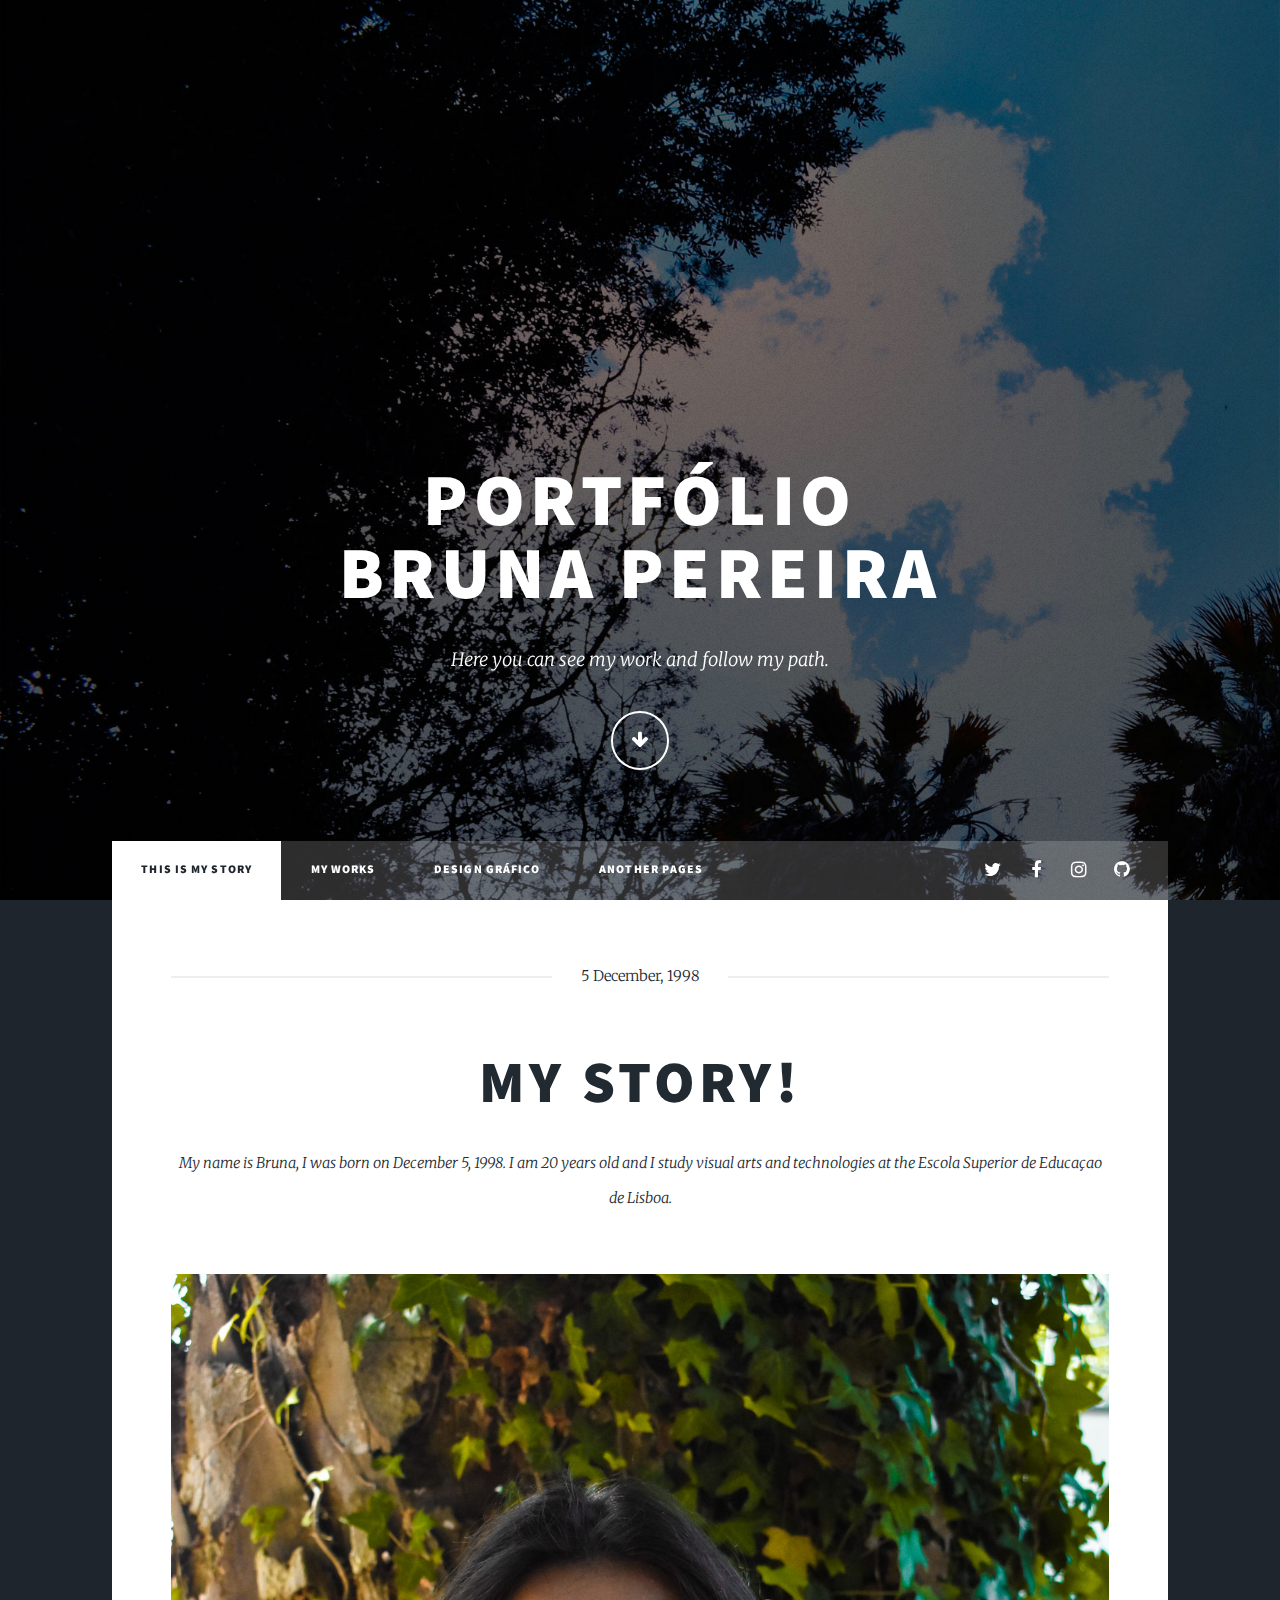
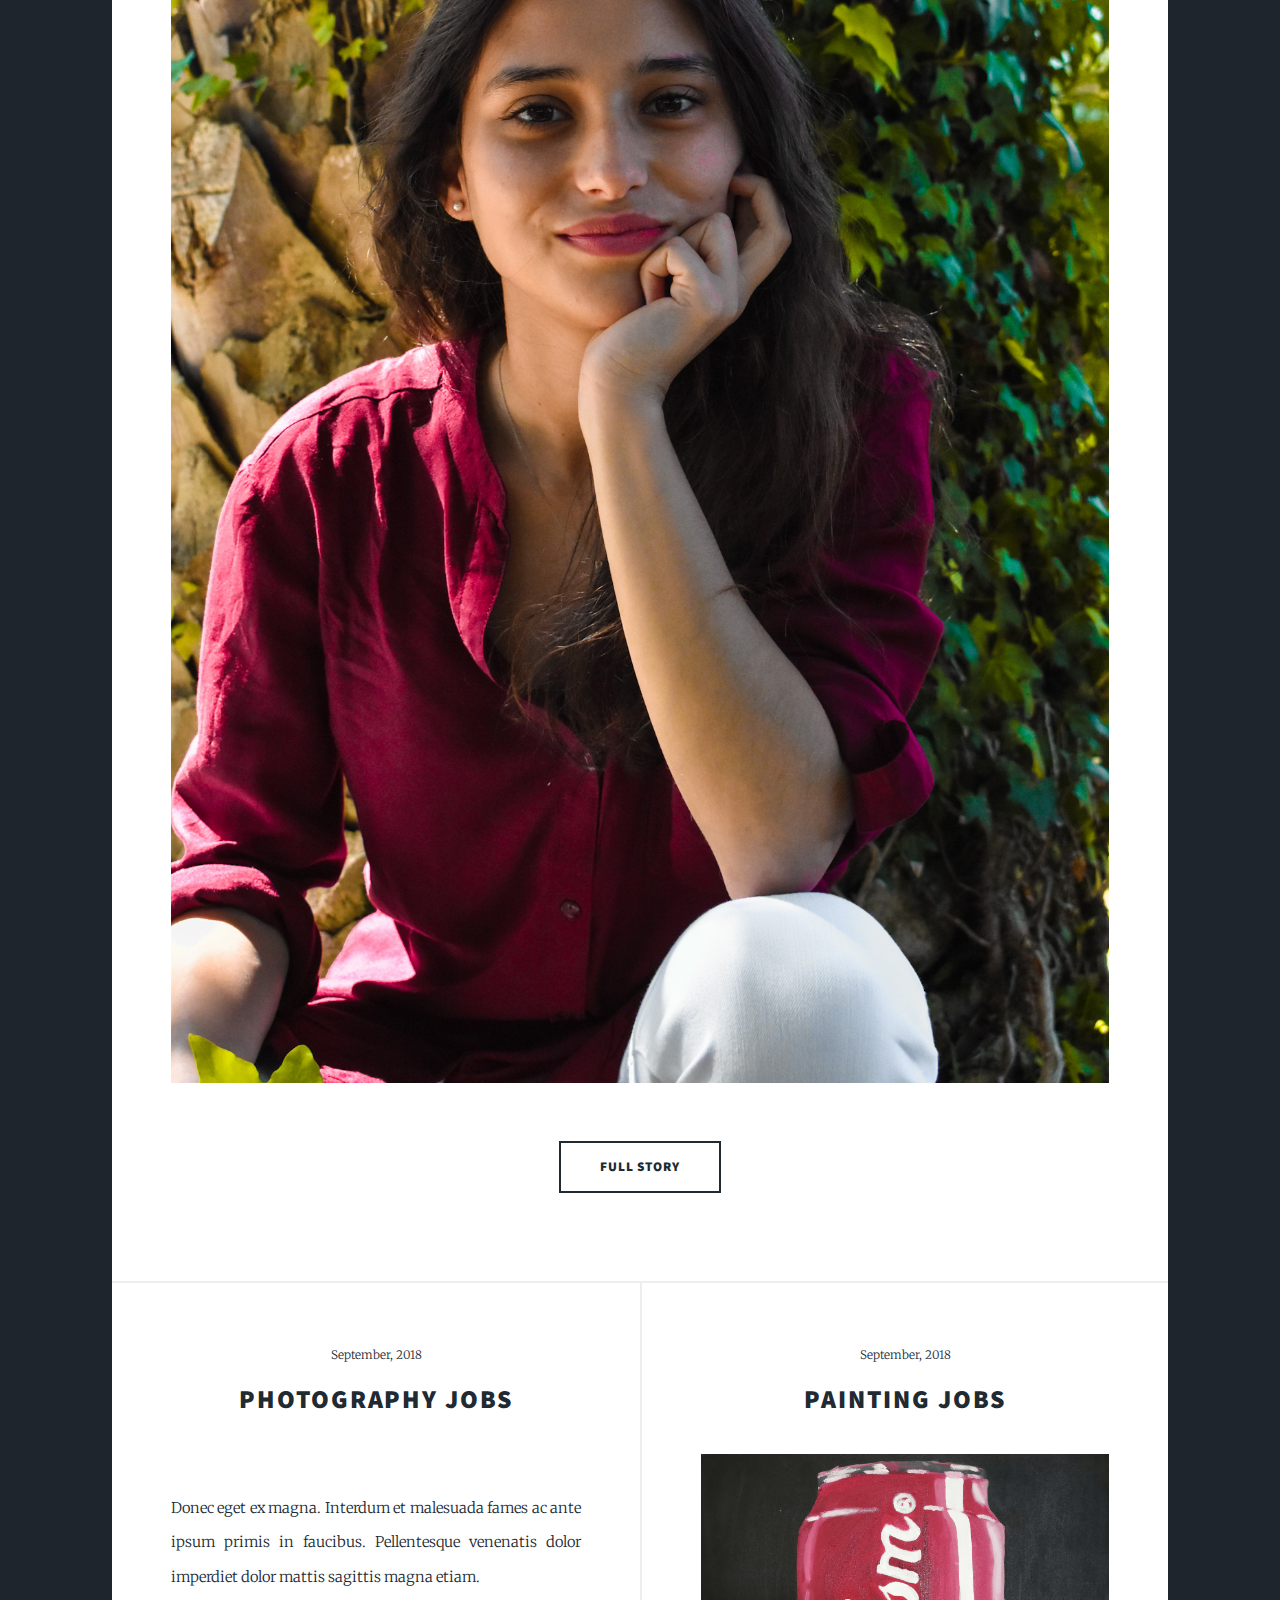
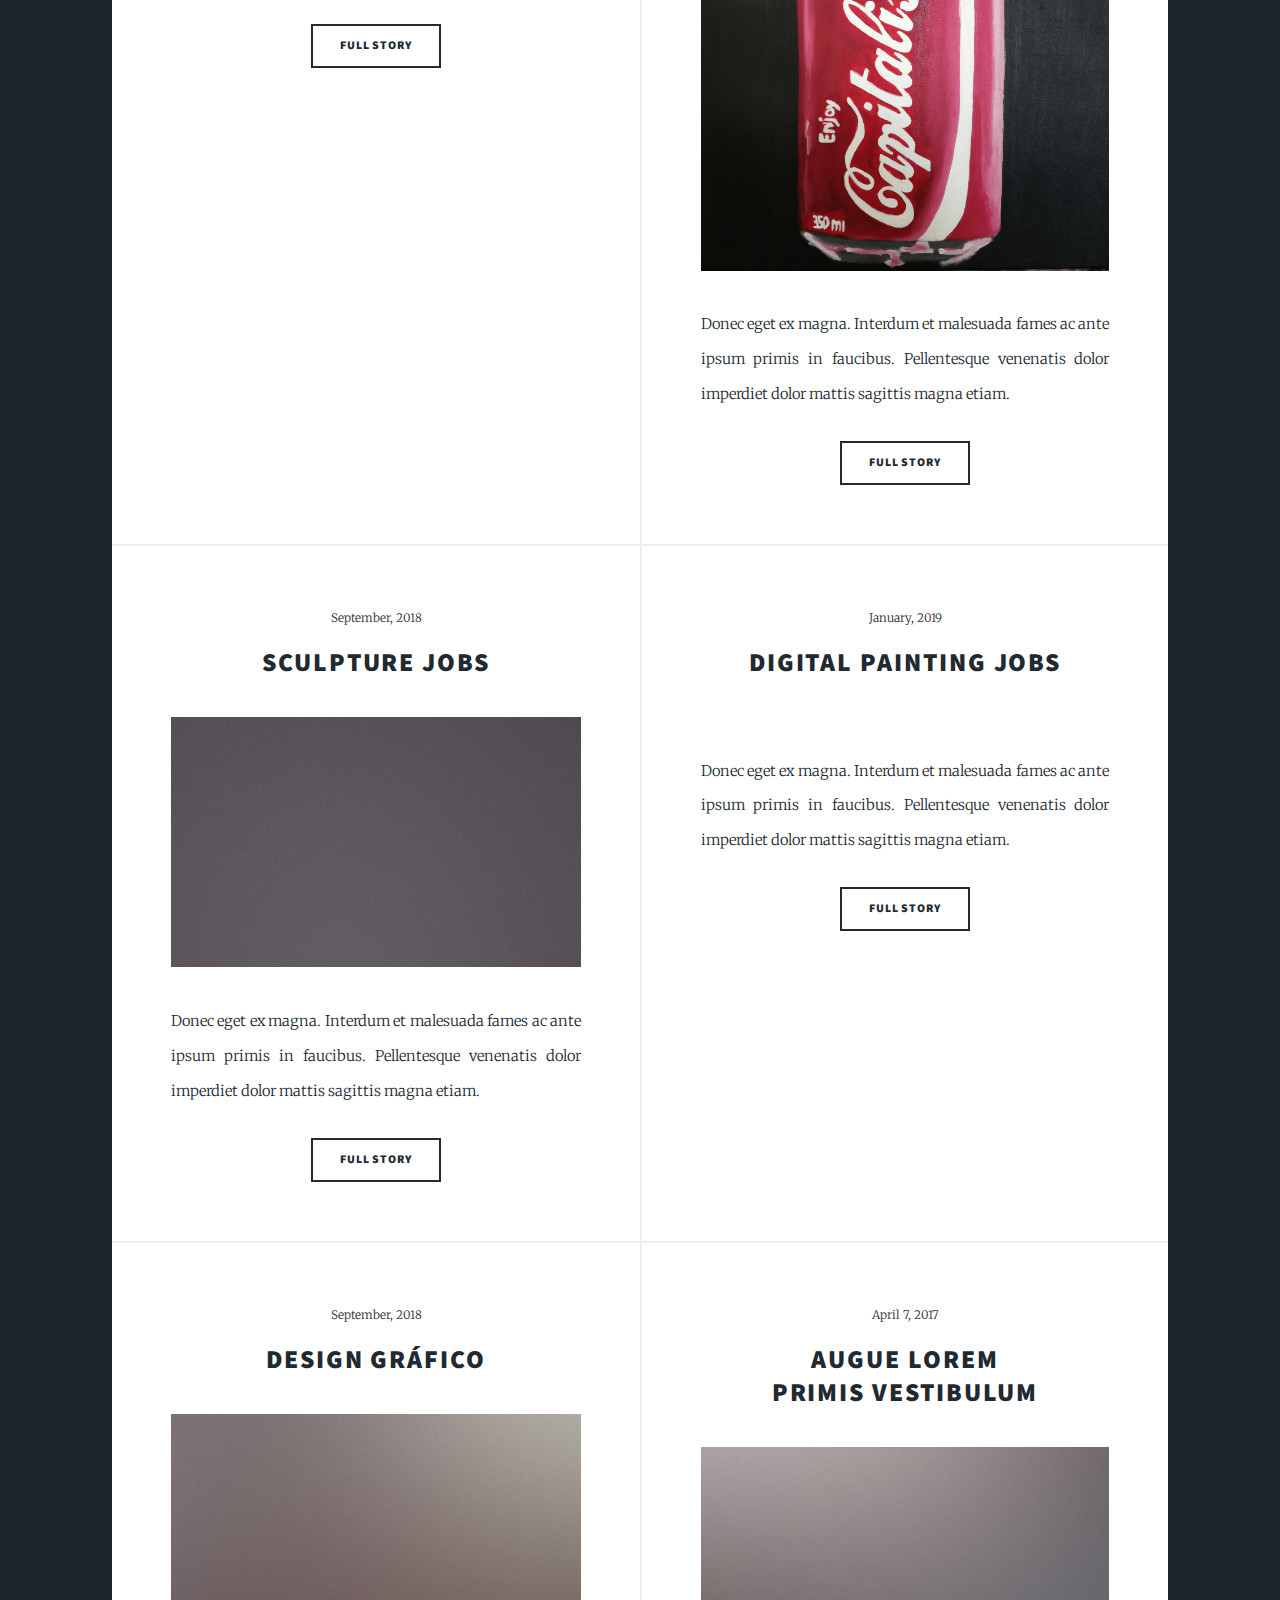
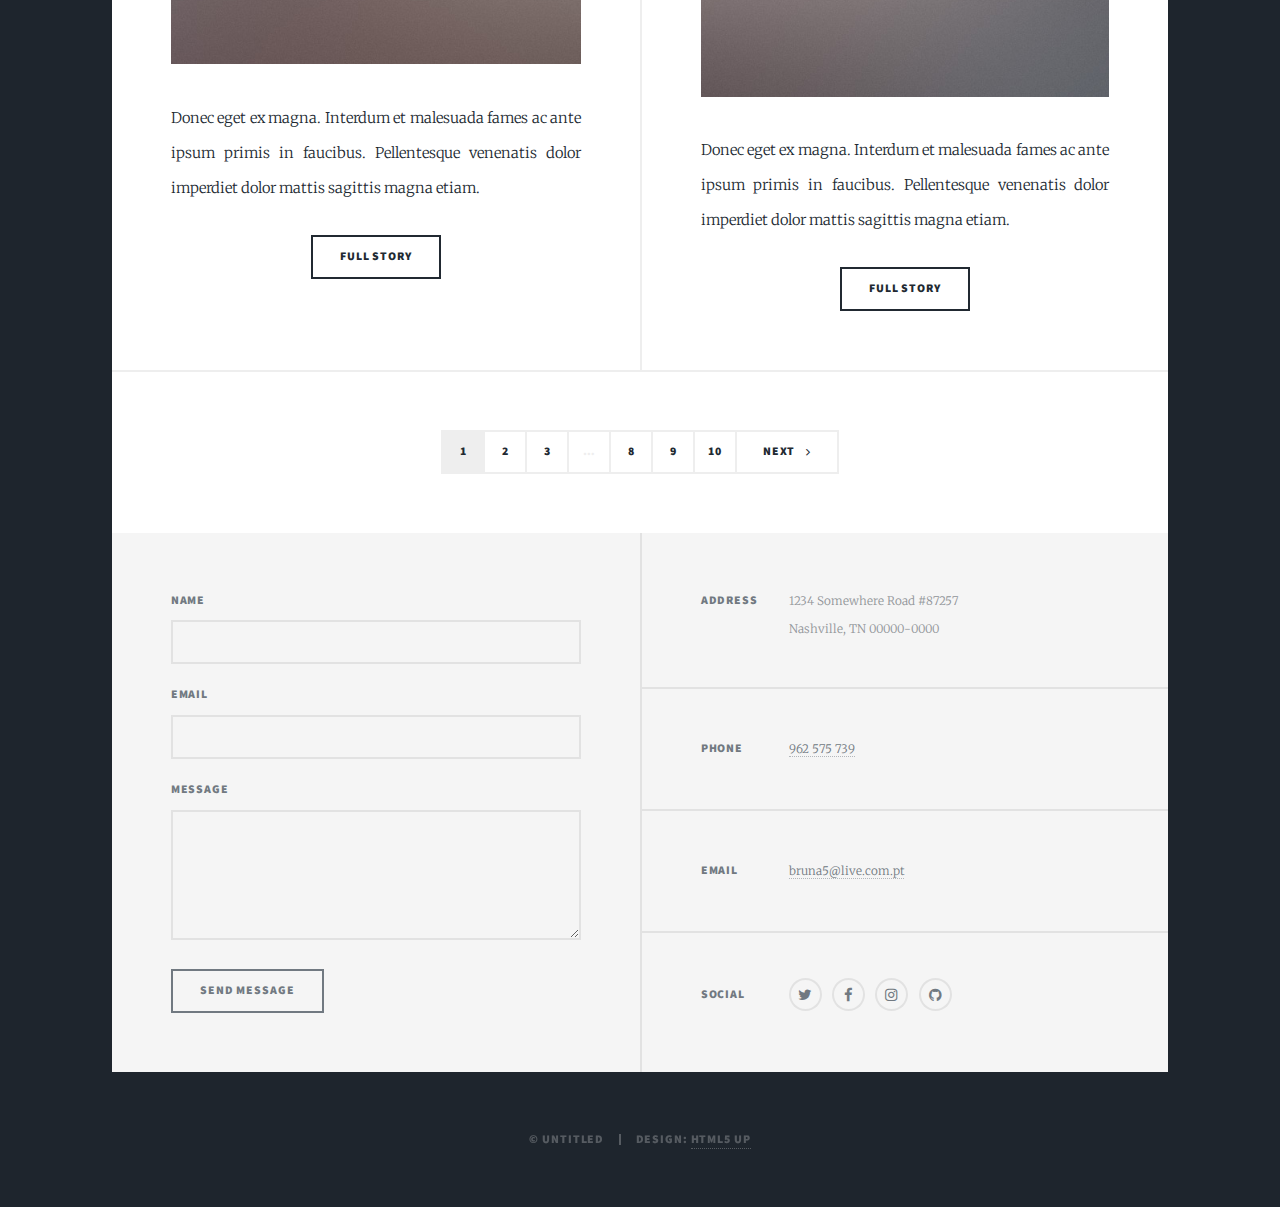
==== commit 0fc05640: "Update index.html" ====
--- a/index.html
+++ b/index.html
@@ -115,8 +115,7 @@
 								<article>
 									<header>
 										<span class="date">September, 2018</span>
-										<h2><a href="#">Design Gráfico<br />
-										sed consectetur</a></h2>
+										<h2><a href="#">Design Gráfico<br /></a></h2>
 									</header>
 									<a href="#" class="image fit"><img src="images/pic06.jpg" alt="" /></a>
 									<p>Donec eget ex magna. Interdum et malesuada fames ac ante ipsum primis in faucibus. Pellentesque venenatis dolor imperdiet dolor mattis sagittis magna etiam.</p>
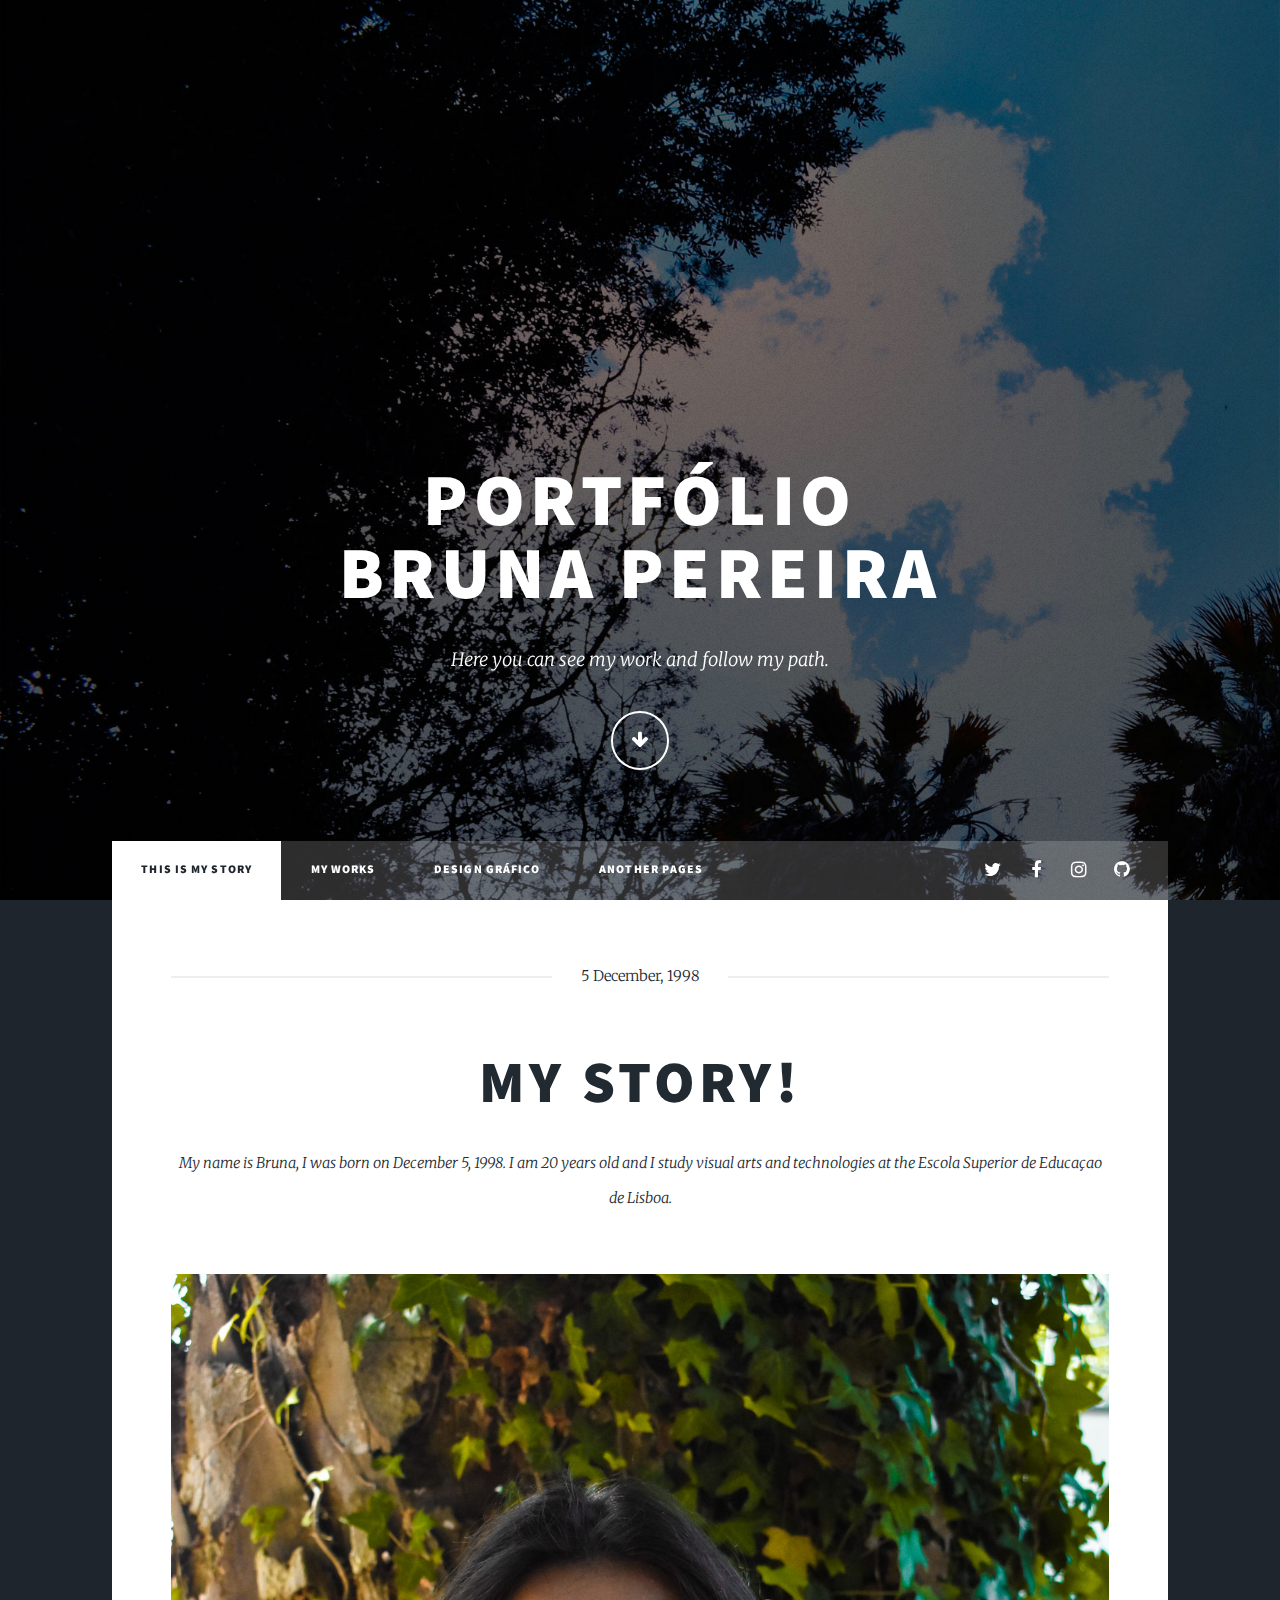
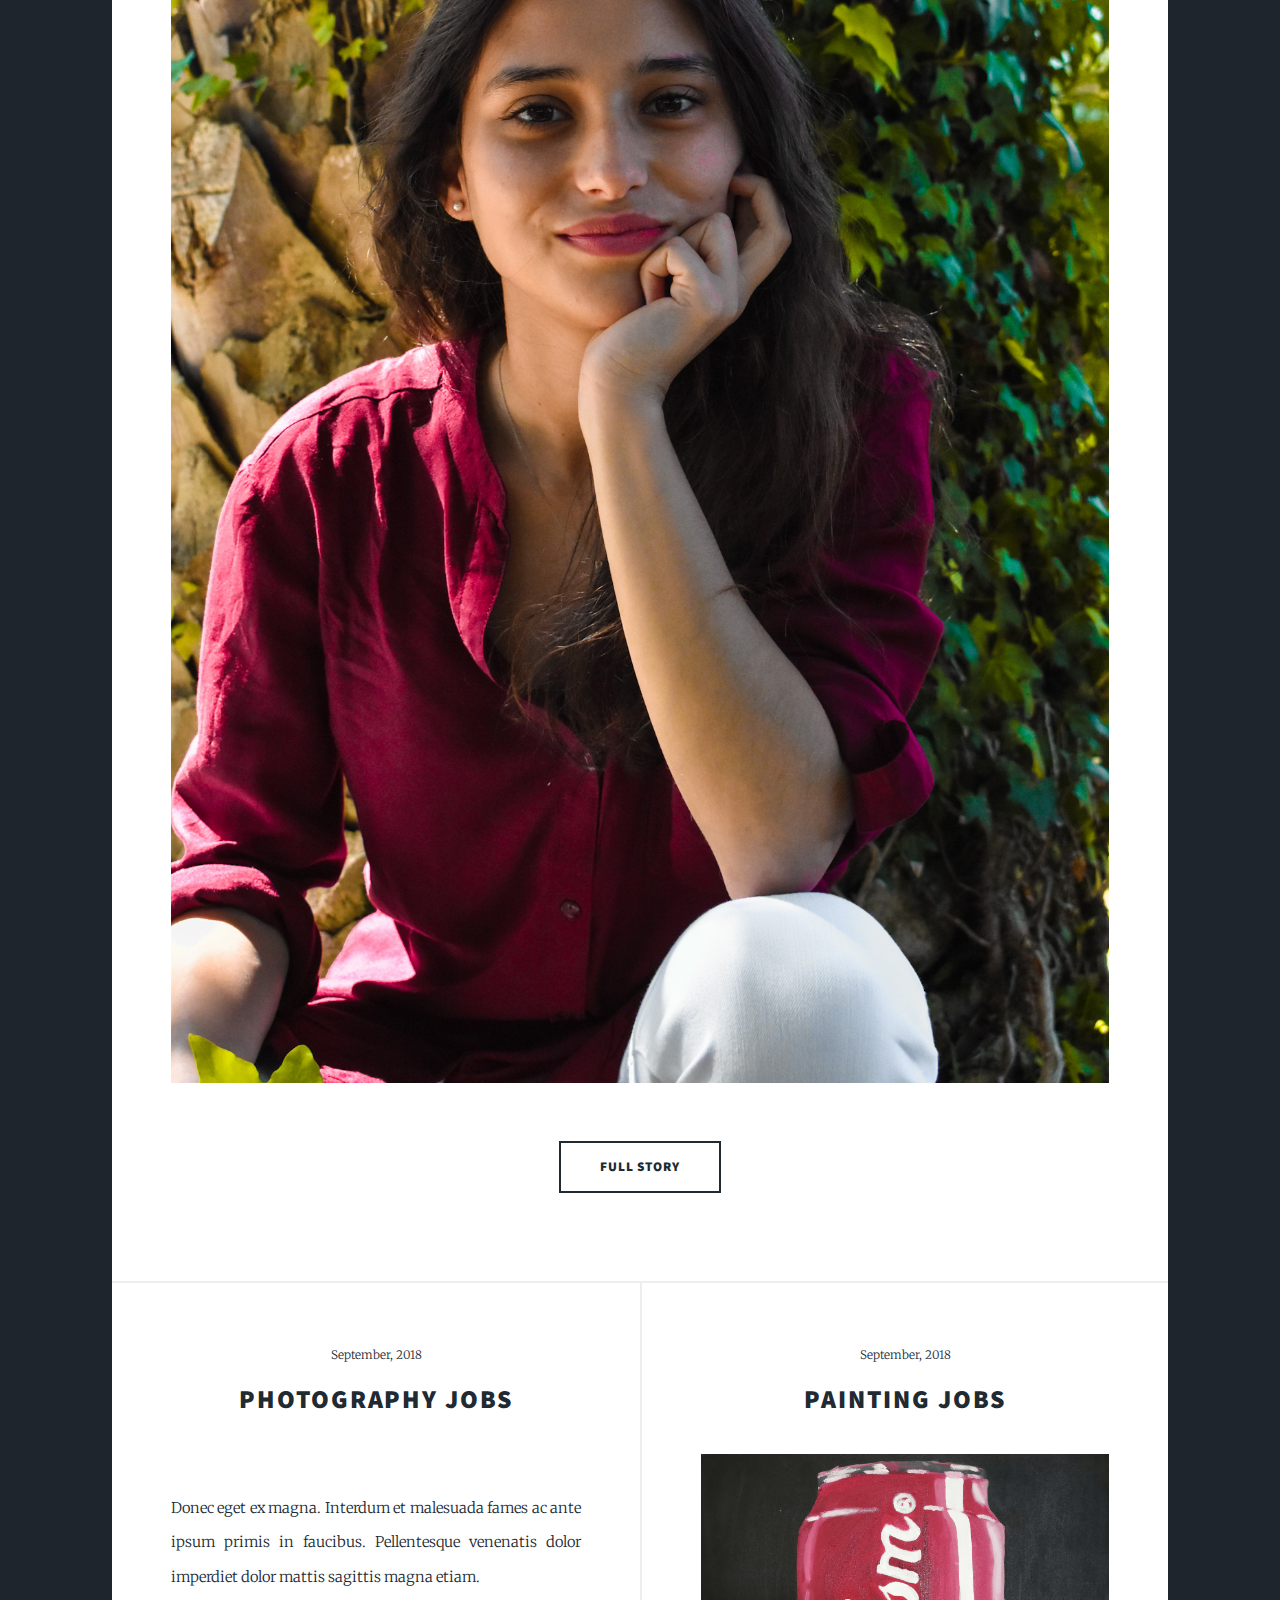
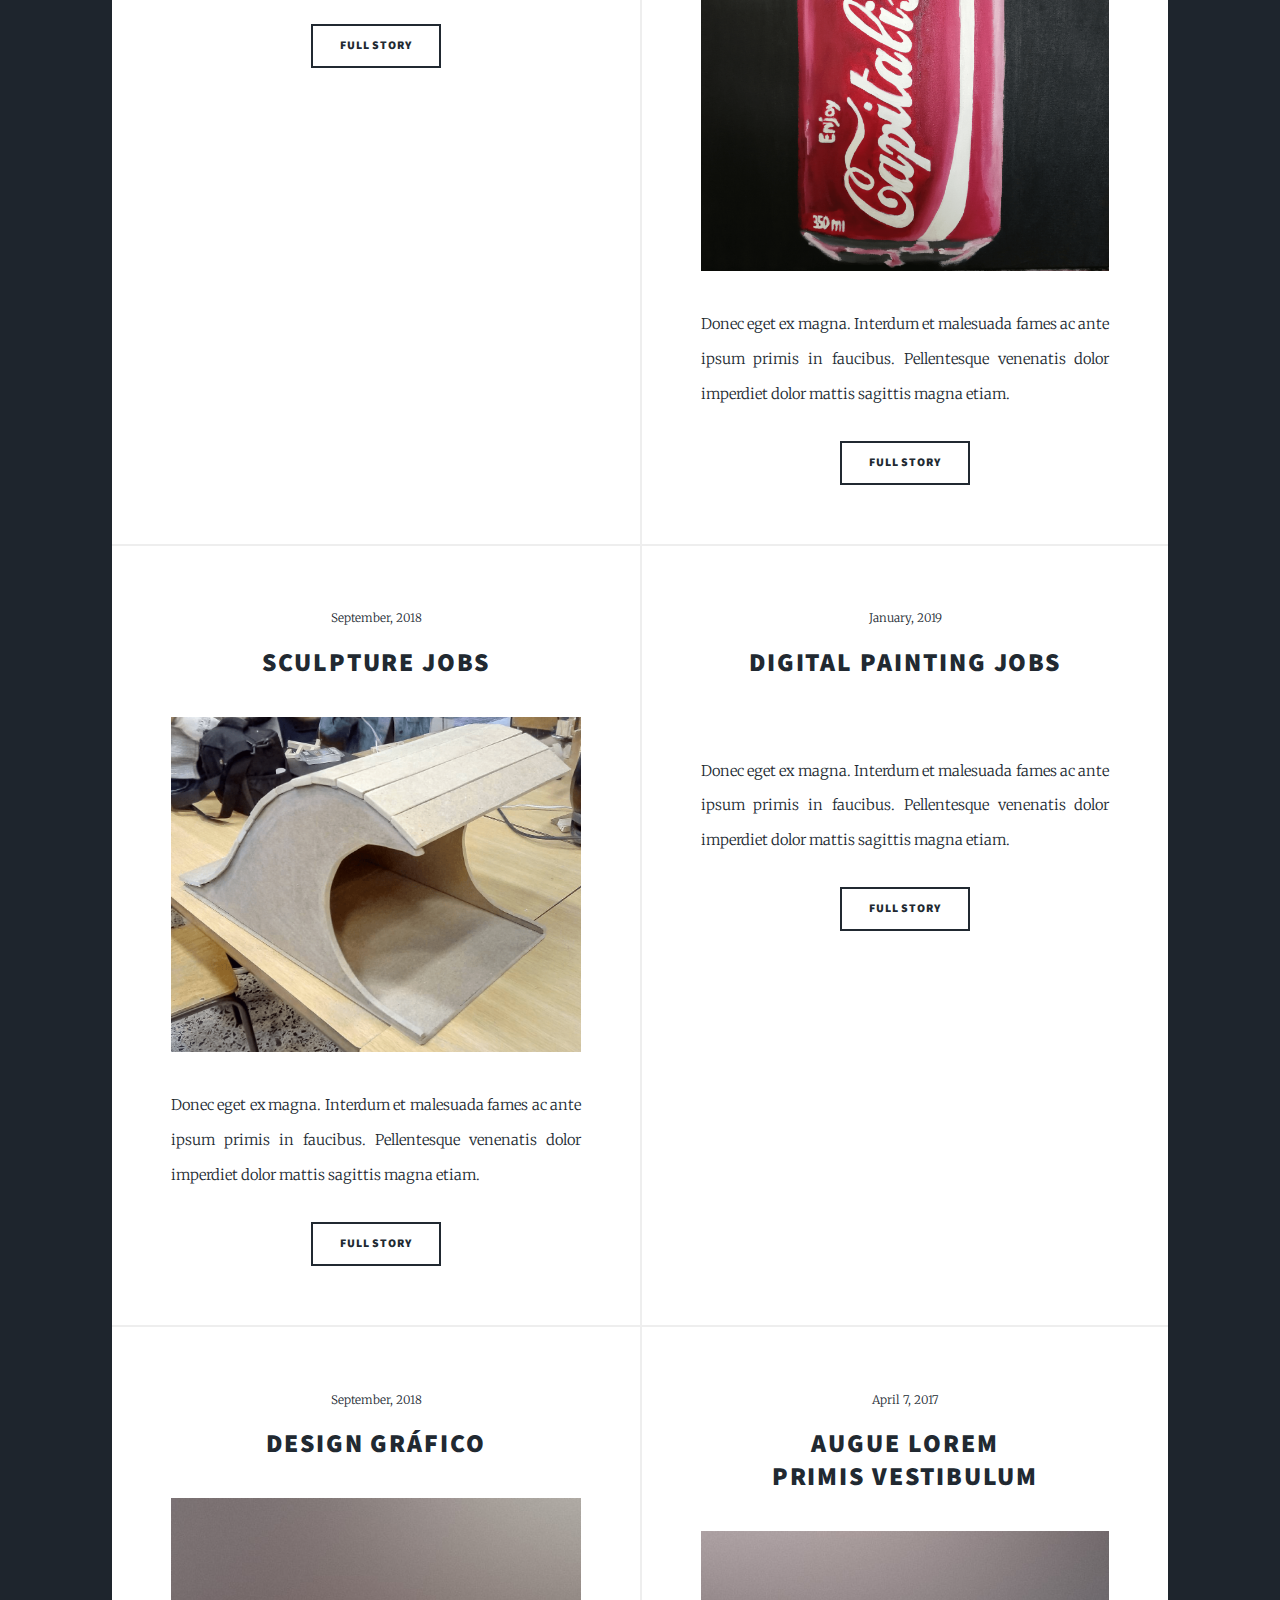
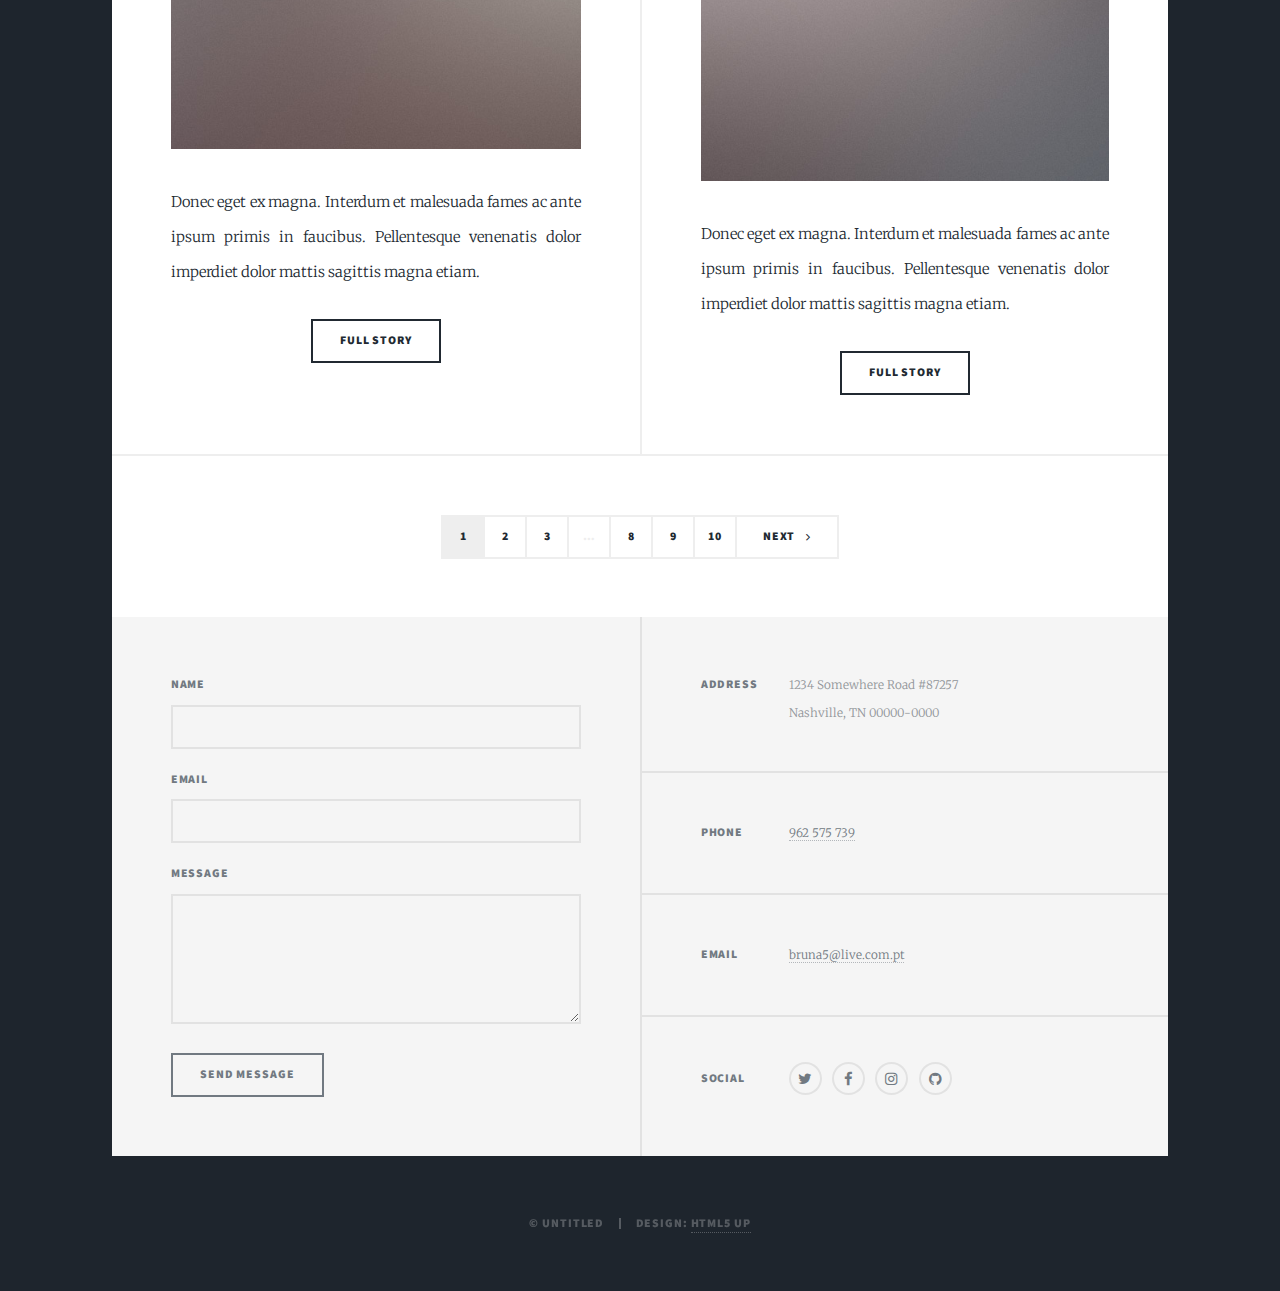
==== commit 02fac897: "im" ====
--- a/index.html
+++ b/index.html
@@ -95,7 +95,7 @@
 										<span class="date">September, 2018</span>
 										<h2><a href="#">Sculpture Jobs<br /></a></h2>
 									</header>
-									<a href="#" class="image fit"><img src="images/pic04.jpg" alt="" /></a>
+									<a href="#" class="image fit"><img src="images/onda_o-min.png" alt="" /></a>
 									<p>Donec eget ex magna. Interdum et malesuada fames ac ante ipsum primis in faucibus. Pellentesque venenatis dolor imperdiet dolor mattis sagittis magna etiam.</p>
 									<ul class="actions special">
 										<li><a href="#" class="button">Full Story</a></li>
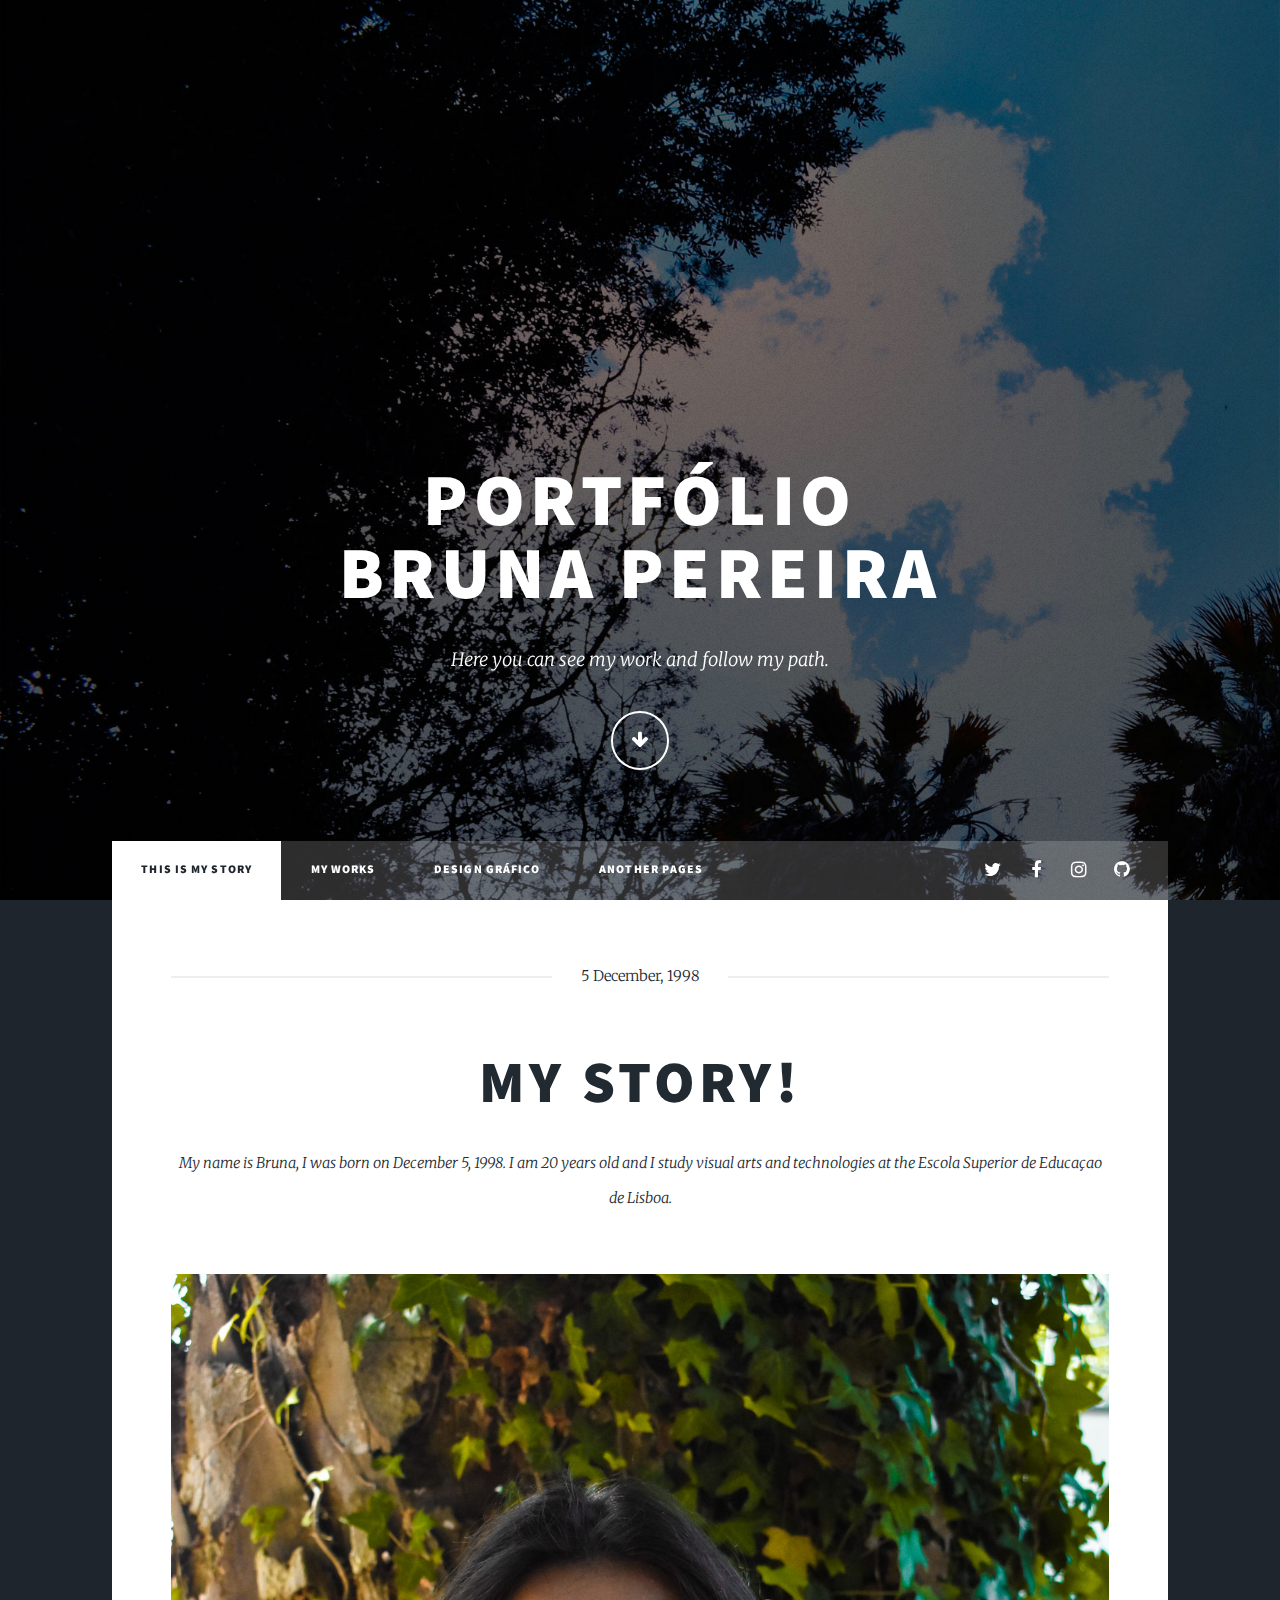
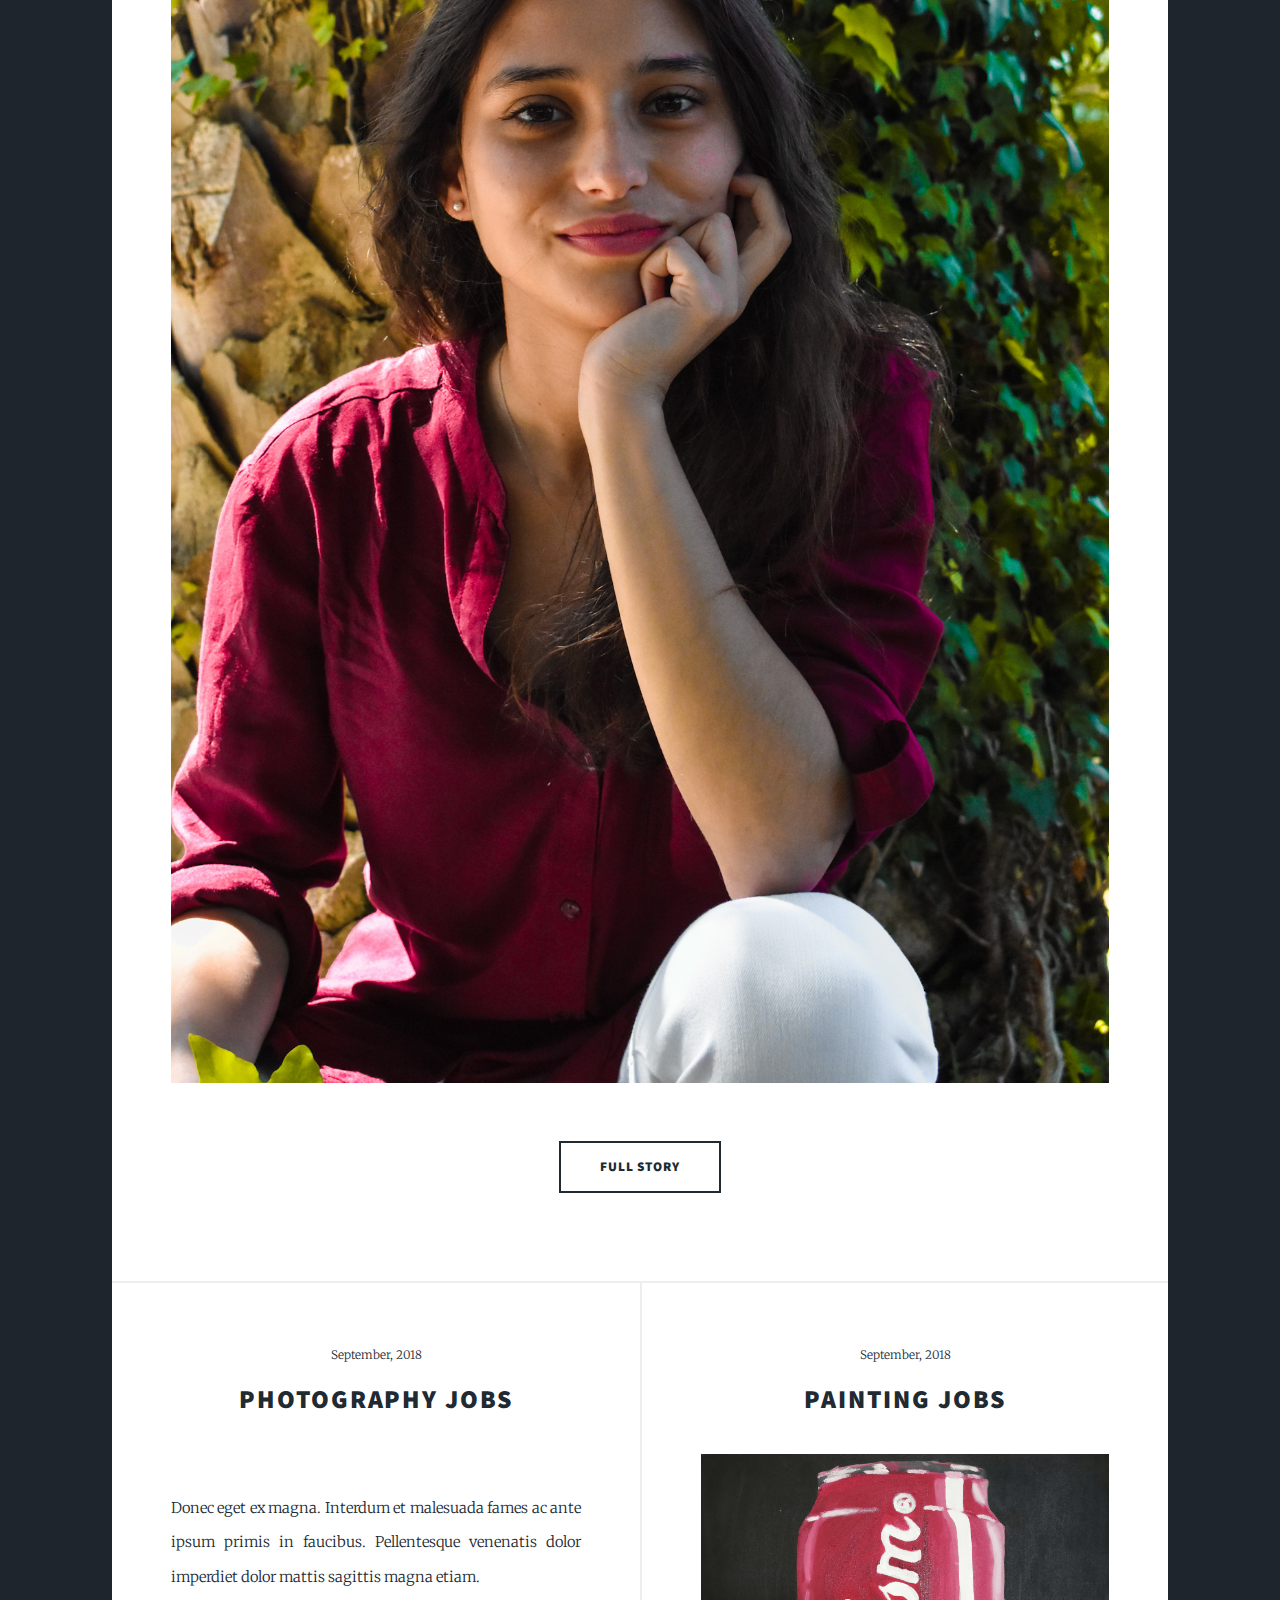
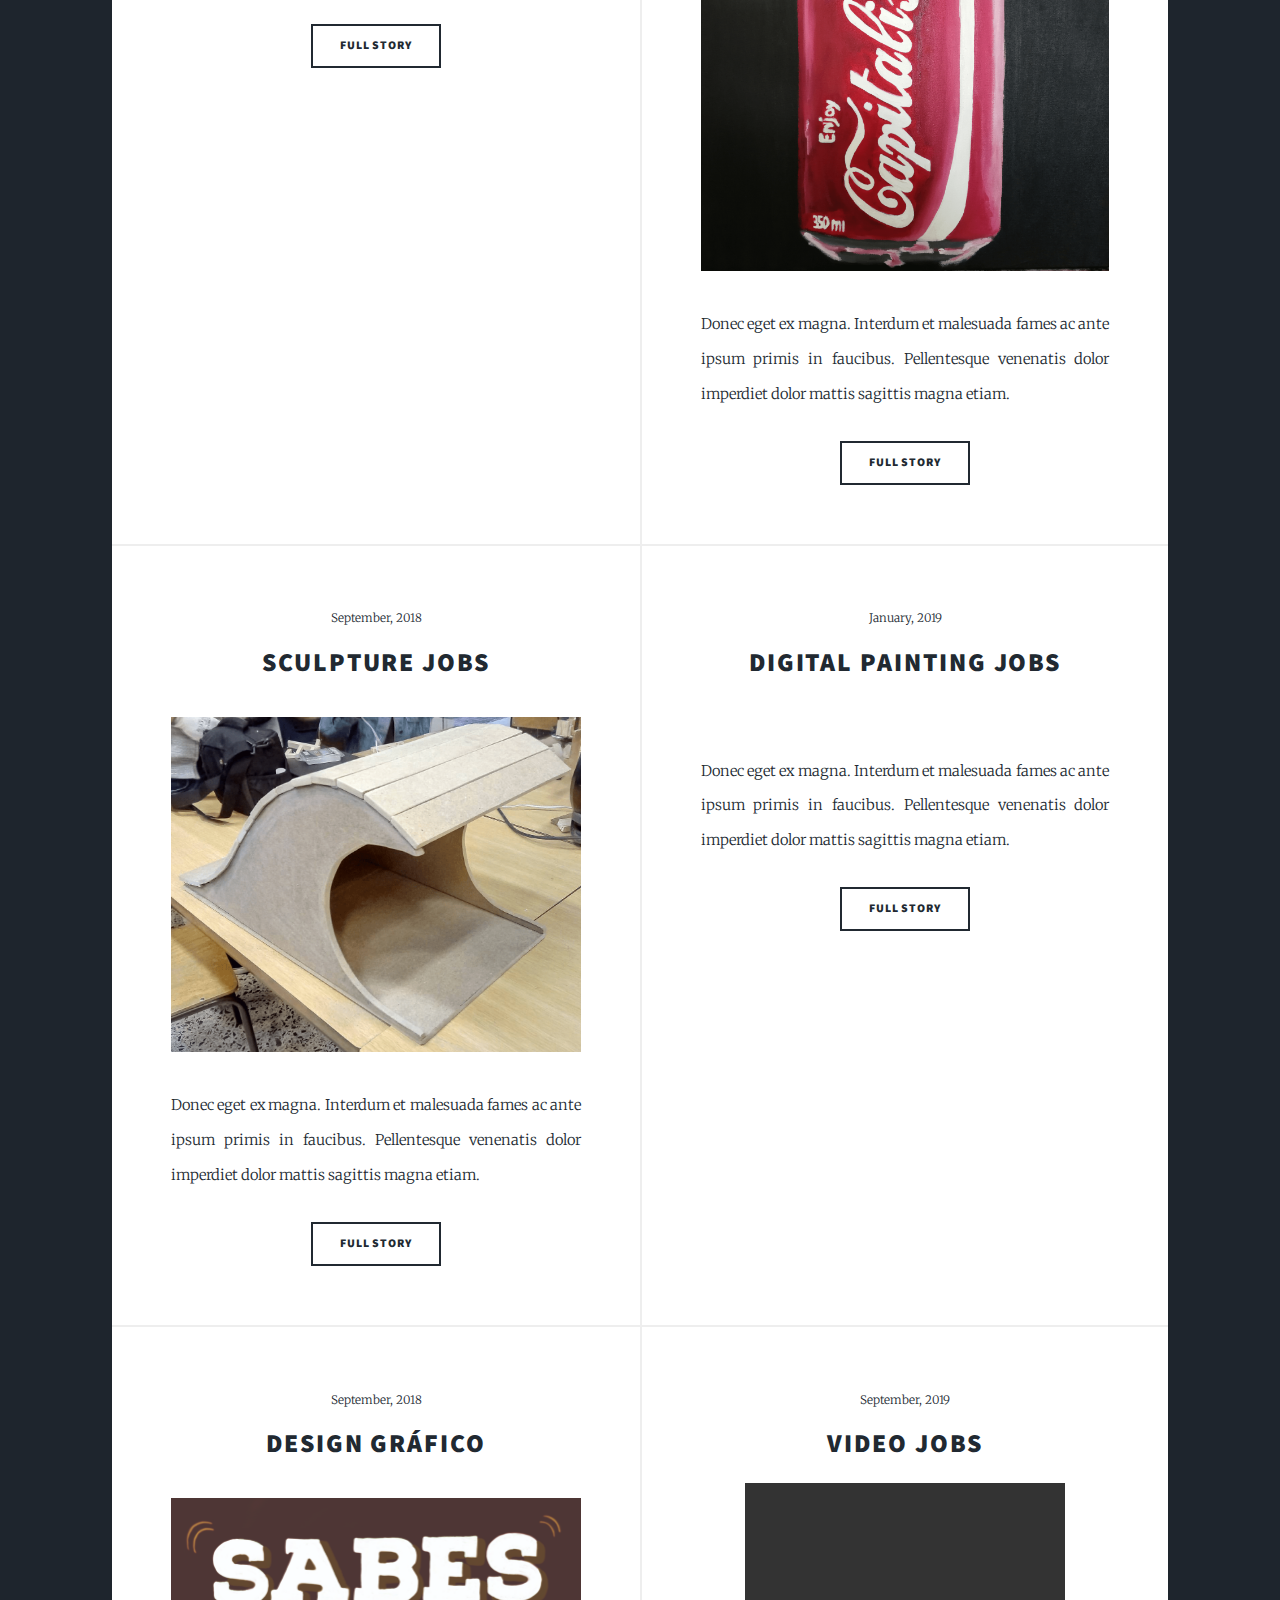
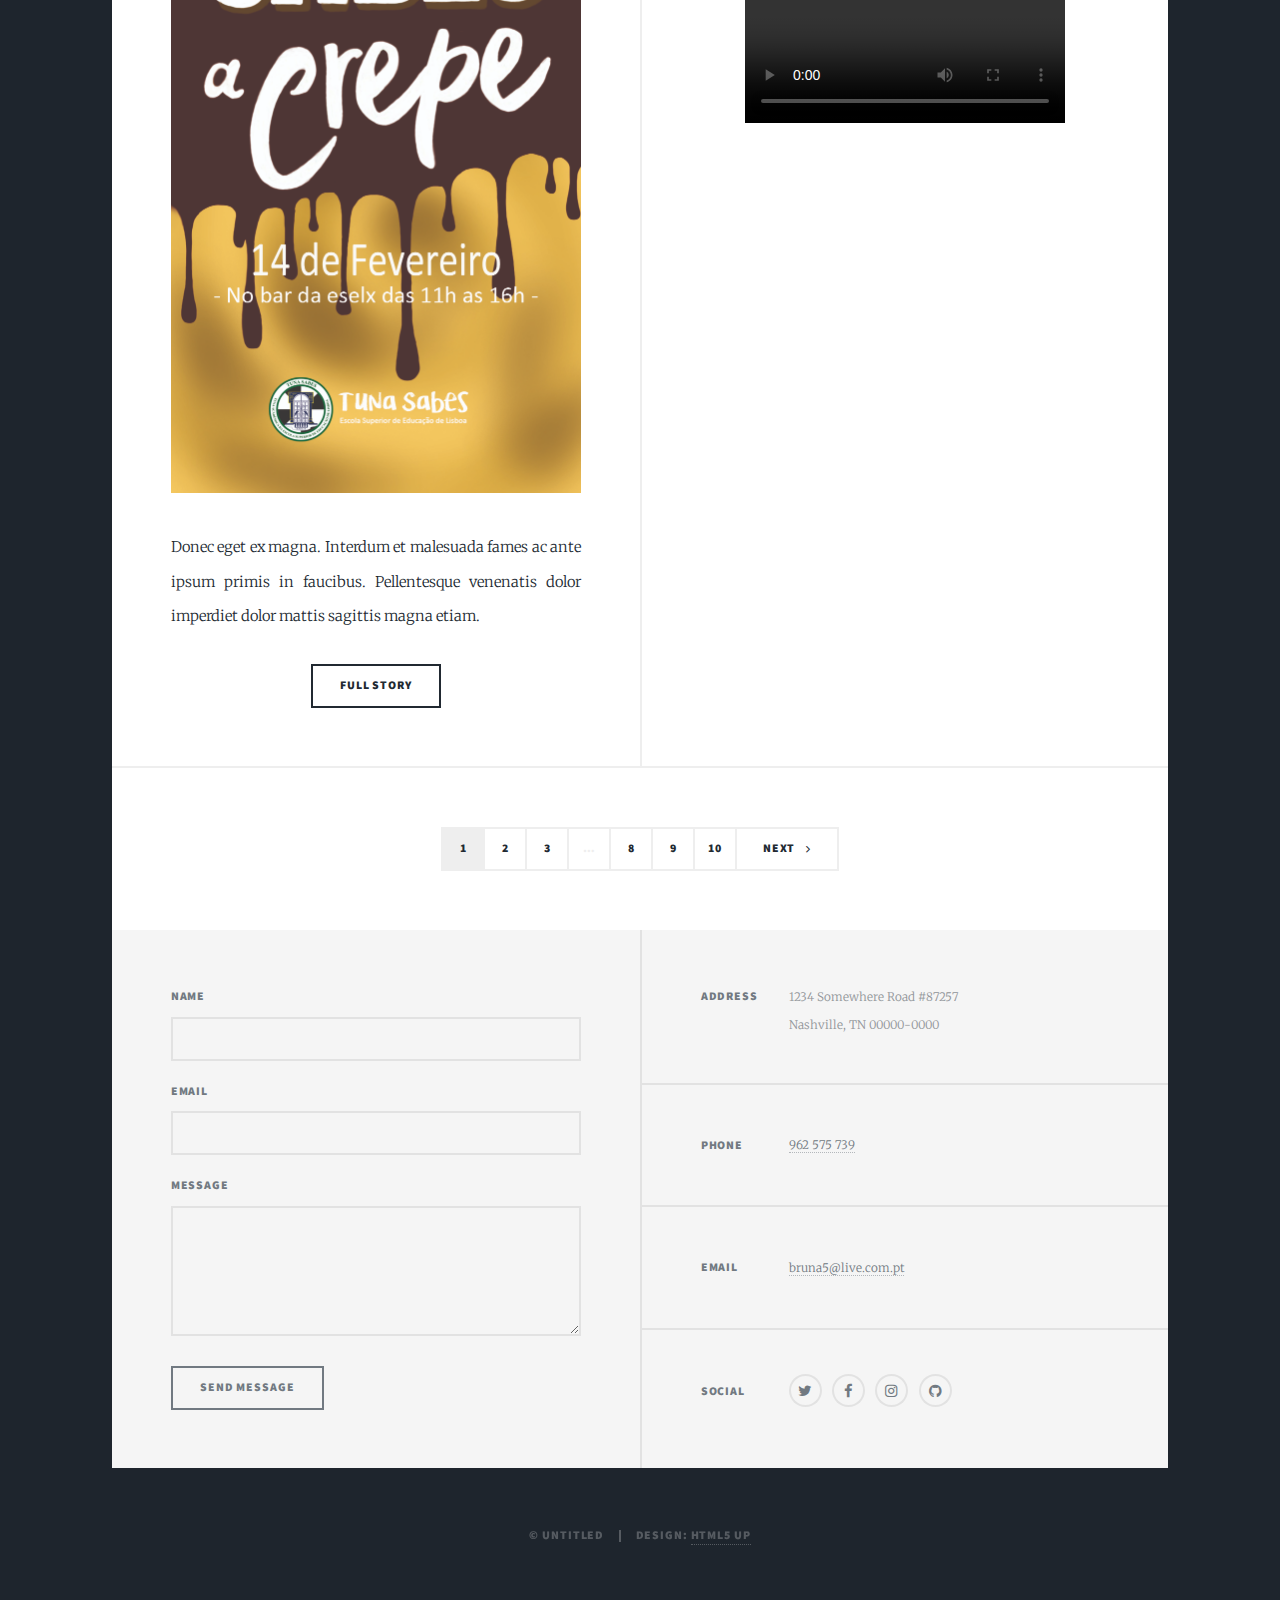
==== commit 5c7de65d: "IM" ====
--- a/index.html
+++ b/index.html
@@ -117,19 +117,20 @@
 										<span class="date">September, 2018</span>
 										<h2><a href="#">Design Gráfico<br /></a></h2>
 									</header>
-									<a href="#" class="image fit"><img src="images/pic06.jpg" alt="" /></a>
-									<p>Donec eget ex magna. Interdum et malesuada fames ac ante ipsum primis in faucibus. Pellentesque venenatis dolor imperdiet dolor mattis sagittis magna etiam.</p>
-									<ul class="actions special">
-										<li><a href="#" class="button">Full Story</a></li>
-									</ul>
-								</article>
-								<article>
-									<header>
-										<span class="date">April 7, 2017</span>
-										<h2><a href="#">Augue lorem<br />
-										primis vestibulum</a></h2>
-									</header>
-									<a href="#" class="image fit"><img src="images/pic07.jpg" alt="" /></a>
+									<a href="#" class="image fit"><img src="images/crepes 3.jpg" alt="" /></a>
+									<p>Donec eget ex magna. Interdum et malesuada fames ac ante ipsum primis in faucibus. Pellentesque venenatis dolor imperdiet dolor mattis sagittis magna etiam.</p>
+									<ul class="actions special">
+										<li><a href="#" class="button">Full Story</a></li>
+									</ul>
+								</article>
+								<article>
+									<header>
+										<span class="date">September, 2019</span>
+										<h2><a href="#">Video Jobs<br /></a></h2>
+									</header>
+								 <video width="320" height="240" controls>
+  <source src="2017250 Bruna Pereira_A_ Terra_Gira.mp4" type="video/mp4">
+  <source src="2017250 Bruna Pereira_A_ Terra_Gira.ogg" type="video/ogg" 
 									<p>Donec eget ex magna. Interdum et malesuada fames ac ante ipsum primis in faucibus. Pellentesque venenatis dolor imperdiet dolor mattis sagittis magna etiam.</p>
 									<ul class="actions special">
 										<li><a href="#" class="button">Full Story</a></li>
